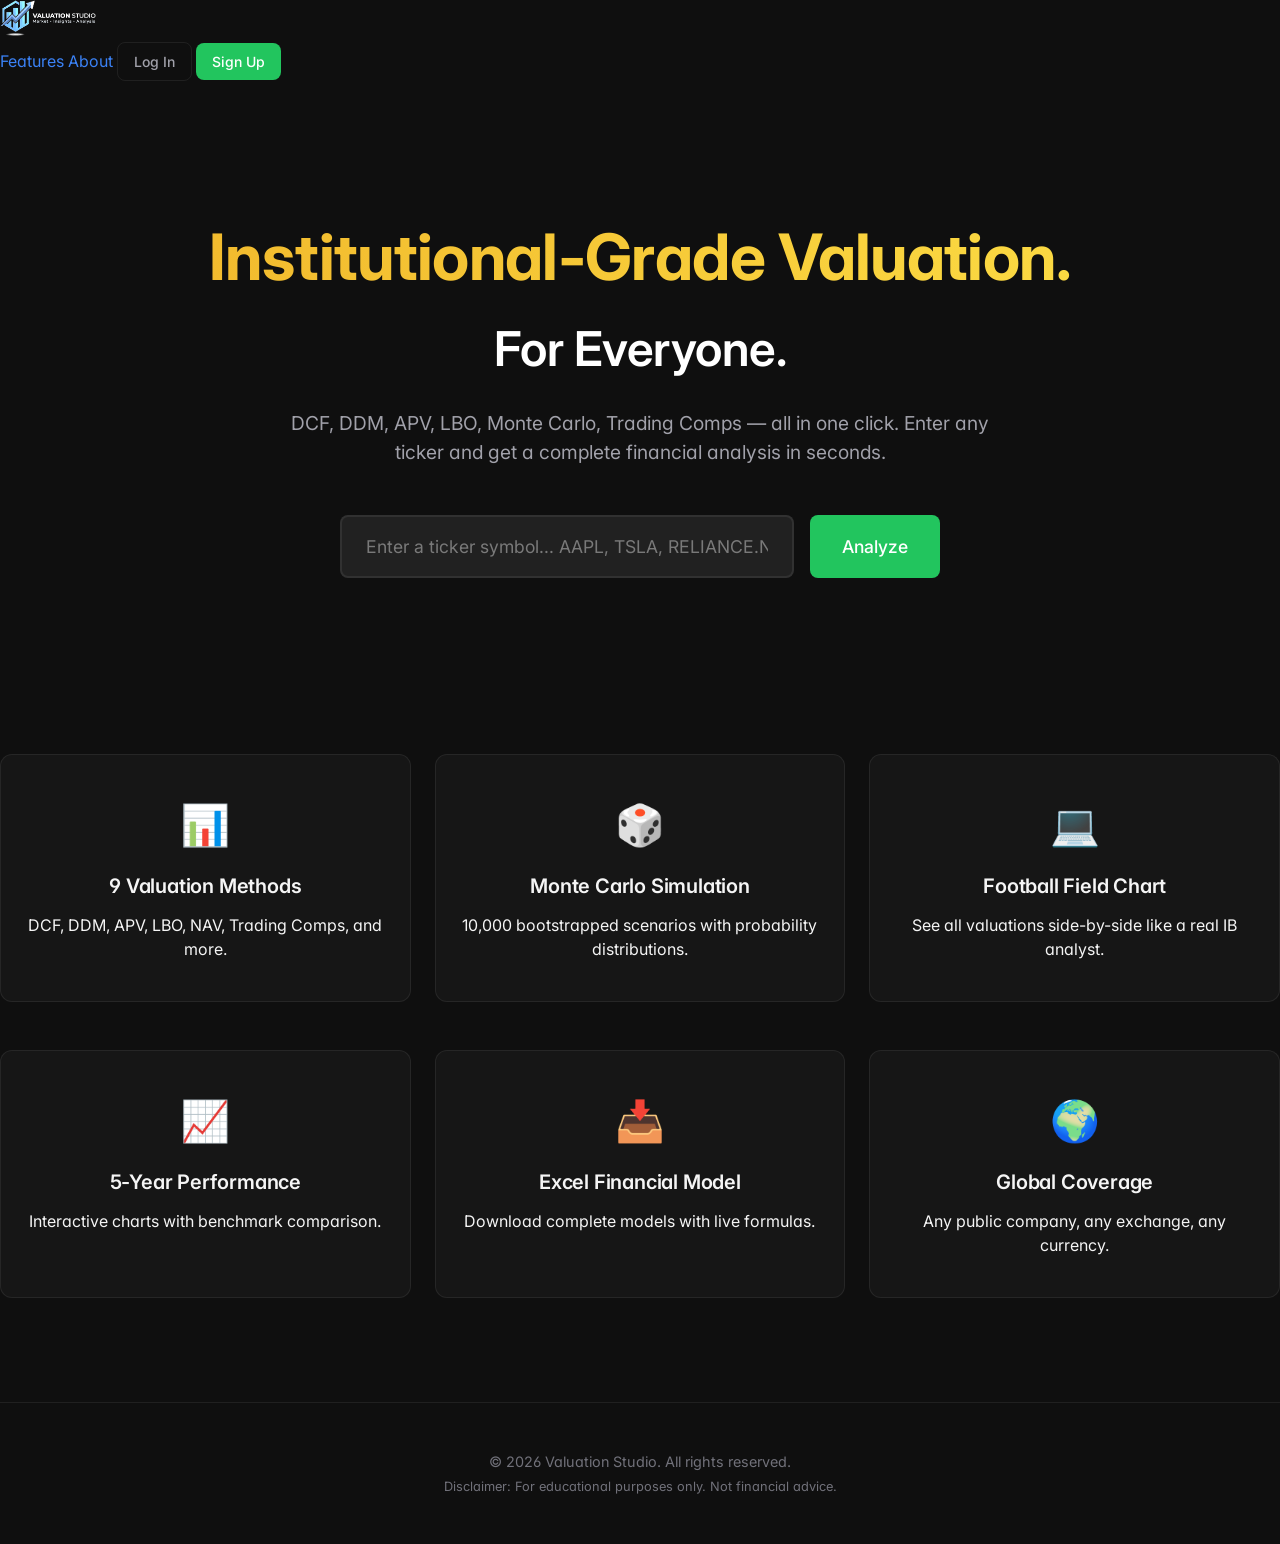
==== public/index.html @ 6d57d5b9 "Update logo to official 'Valuation Studio' branding and increase display size in sidebar for maximum" ====
<!DOCTYPE html>
<html lang="en">
<head>
    <meta charset="UTF-8">
    <meta name="viewport" content="width=device-width, initial-scale=1.0">
    <title>Valuation Studio | Institutional-Grade Valuation</title>
    <meta name="description" content="DCF, DDM, APV, LBO, Monte Carlo, Trading Comps — all in one click.">
    
    <link rel="preconnect" href="https://fonts.googleapis.com"><link href="https://fonts.googleapis.com/css2?family=Inter:wght@300;400;500;600;700&display=swap" rel="stylesheet"><link rel="stylesheet" href="css/styles.css">
    <link rel="stylesheet" href="css/components.css">
    
    <style>
        .hero {
            padding: 8rem 0 6rem;
            text-align: center;
            background: radial-gradient(circle at center, var(--bg-card) 0%, var(--bg-primary) 100%);
        }
        .hero h1 {
            font-size: 4rem;
            font-weight: 700;
            background: linear-gradient(90deg, #f0b429, #fde047);
            -webkit-background-clip: text;
            -webkit-text-fill-color: transparent;
            margin-bottom: 0.5rem;
        }
        .hero h2 {
            font-size: 3rem;
            color: #fff;
            margin-bottom: 1.5rem;
        }
        .hero-desc {
            font-size: 1.2rem;
            color: var(--text-secondary);
            max-width: 700px;
            margin: 0 auto 3rem;
        }
        .search-container {
            max-width: 600px;
            margin: 0 auto;
            position: relative;
            display: flex;
            gap: 1rem;
        }
        .search-container input {
            flex: 1;
            padding: 1.2rem 1.5rem;
            font-size: 1.1rem;
            border-radius: var(--radius-md);
            border: 2px solid var(--border-color);
            background-color: rgba(255,255,255,0.08);
            color: #ffffff;
            -webkit-text-fill-color: #ffffff;
            outline: none;
        }
        .search-container input::placeholder {
            color: rgba(255,255,255,0.4);
            -webkit-text-fill-color: rgba(255,255,255,0.4);
        }
        .search-container input:focus {
            border-color: var(--accent-gold);
            background-color: rgba(255,255,255,0.12);
            -webkit-text-fill-color: #ffffff;
        }
        .search-container button {
            padding: 0 2rem;
            font-size: 1.1rem;
            border-radius: var(--radius-md);
        }
        .features {
            padding: 5rem 0;
            background-color: var(--bg-primary);
        }
        .feature-card {
            text-align: center;
            padding: 2.5rem 1.5rem;
        }
        .feature-icon {
            font-size: 2.5rem;
            margin-bottom: 1rem;
        }
        .feature-title {
            font-size: 1.25rem;
            margin-bottom: 0.75rem;
            color: var(--text-primary);
        }
        
        footer {
            padding: 3rem 0;
            text-align: center;
            border-top: 1px solid var(--border-color);
            color: var(--text-muted);
            font-size: 0.9rem;
        }
    </style>
</head>
<body>

    <nav class="nav">
        <div class="nav-logo">
            <img src="images/logo-dark-theme.png" alt="Valuation Studio" style="height:36px;">
        </div>
        <div class="nav-links">
            <a href="#features">Features</a>
            <a href="#">About</a>
            <a href="login.html" class="btn btn-ghost">Log In</a>
            <a href="signup.html" class="btn btn-primary">Sign Up</a>
        </div>
    </nav>

    <main>
        <section class="hero">
            <div class="container">
                <h1>Institutional-Grade Valuation.</h1>
                <h2>For Everyone.</h2>
                <p class="hero-desc">DCF, DDM, APV, LBO, Monte Carlo, Trading Comps — all in one click. Enter any ticker and get a complete financial analysis in seconds.</p>
                
                <form id="global-search" class="search-container">
                    <input type="text" placeholder="Enter a ticker symbol... AAPL, TSLA, RELIANCE.NS" required>
                    <button type="submit" class="btn btn-primary">Analyze</button>
                </form>
            </div>
        </section>

        <section id="features" class="features">
            <div class="container">
                <div class="grid grid-3">
                    <div class="card feature-card">
                        <div class="feature-icon">📊</div>
                        <h3 class="feature-title">9 Valuation Methods</h3>
                        <p>DCF, DDM, APV, LBO, NAV, Trading Comps, and more.</p>
                    </div>
                    <div class="card feature-card">
                        <div class="feature-icon">🎲</div>
                        <h3 class="feature-title">Monte Carlo Simulation</h3>
                        <p>10,000 bootstrapped scenarios with probability distributions.</p>
                    </div>
                    <div class="card feature-card">
                        <div class="feature-icon">💻</div>
                        <h3 class="feature-title">Football Field Chart</h3>
                        <p>See all valuations side-by-side like a real IB analyst.</p>
                    </div>
                    <div class="card feature-card">
                        <div class="feature-icon">📈</div>
                        <h3 class="feature-title">5-Year Performance</h3>
                        <p>Interactive charts with benchmark comparison.</p>
                    </div>
                    <div class="card feature-card">
                        <div class="feature-icon">📥</div>
                        <h3 class="feature-title">Excel Financial Model</h3>
                        <p>Download complete models with live formulas.</p>
                    </div>
                    <div class="card feature-card">
                        <div class="feature-icon">🌍</div>
                        <h3 class="feature-title">Global Coverage</h3>
                        <p>Any public company, any exchange, any currency.</p>
                    </div>
                </div>
            </div>
        </section>
    </main>

    <footer>
        <div class="container">
            <p>&copy; 2026 Valuation Studio. All rights reserved.</p>
            <p class="mt-1" style="font-size: 0.8rem;">Disclaimer: For educational purposes only. Not financial advice.</p>
        </div>
    </footer>

    <script src="js/api.js"></script>
    <script src="js/app.js"></script>
</body>
</html>
---- public/css/styles.css ----
/* c:\Users\adils\Downloads\valuation-studio\public\css\styles.css */
@import url('https://fonts.googleapis.com/css2?family=Inter:wght@400;500;600;700&display=swap');

:root {
  /* Color Palette */
  --bg-color: #0f0f0f;
  --surface-1: #161616;
  --surface-2: #1c1c1c;
  --surface-3: #242424;
  --border-color: rgba(255, 255, 255, 0.07);
  --border-light: rgba(255, 255, 255, 0.12);
  --text-primary: #f5f5f5;
  --text-secondary: #a1a1aa;
  --text-muted: #71717a;
  
  --accent: #22c55e;
  --accent-hover: #16a34a;
  --gold: #f59e0b;
  --blue: #3b82f6;
  --red: #ef4444;
  --purple: #a855f7;

  /* Spacing */
  --spacing-1: 0.25rem;
  --spacing-2: 0.5rem;
  --spacing-3: 0.75rem;
  --spacing-4: 1rem;
  --spacing-5: 1.25rem;
  --spacing-6: 1.5rem;
  --spacing-8: 2rem;
  --spacing-10: 2.5rem;

  /* Radii */
  --radius-md: 8px;
  --radius-lg: 12px;
  --radius-full: 9999px;
}

/* Base Reset */
* {
  box-sizing: border-box;
  margin: 0;
  padding: 0;
}

body {
  font-family: 'Inter', sans-serif;
  font-feature-settings: 'cv11', 'ss01';
  background-color: var(--bg-color);
  color: var(--text-primary);
  line-height: 1.5;
  -webkit-font-smoothing: antialiased;
}

h1, h2, h3, h4, h5, h6 {
  letter-spacing: -0.01em;
  font-weight: 600;
  color: var(--text-primary);
}

a {
  color: var(--blue);
  text-decoration: none;
}

a:hover {
  text-decoration: underline;
}

/* Layout */
.layout-with-sidebar {
  display: flex;
  min-height: 100vh;
}

.main-content {
  flex: 1;
  max-width: 1400px;
  margin: 0 auto;
  padding: var(--spacing-6);
}

@media (min-width: 768px) {
  .main-content {
    padding: var(--spacing-10);
  }
}

/* Sidebar */
.sidebar {
  width: 250px;
  min-width: 250px;
  background-color: var(--surface-1);
  border-right: 1px solid var(--border-color);
  display: flex;
  flex-direction: column;
  padding: 1.25rem 0.85rem;
  height: 100vh;
  position: sticky;
  top: 0;
  overflow-y: auto;
  z-index: 50;
}

.sidebar-logo {
  margin-bottom: 1.5rem;
  padding: 0.25rem 0;
}

.sidebar-logo a {
  display: block;
  width: 100%;
  text-decoration: none;
  background: transparent;
  padding: 0;
  box-shadow: none;
  transition: opacity 0.2s ease;
}

.sidebar-logo a:hover {
  opacity: 0.9;
  transform: none;
  box-shadow: none;
}

.sidebar-logo-img {
  width: 100%;
  height: auto;
  max-height: 70px;
  max-width: 235px;
  object-fit: contain;
  display: block;
}



.sidebar-ticker-box {
  background-color: var(--surface-2);
  border: 1px solid var(--border-color);
  border-radius: var(--radius-md);
  padding: 0.65rem 0.75rem;
  margin-bottom: 1.25rem;
}

.sidebar-ticker-row {
  display: flex;
  justify-content: space-between;
  align-items: center;
  margin-bottom: 0.5rem;
  font-weight: 600;
}

.sidebar-ticker-symbol {
  font-size: 1rem;
  color: var(--text-primary);
}

.sidebar-ticker-price {
  font-size: 0.95rem;
}

.sidebar-search {
  display: flex;
  gap: 0.35rem;
}

.sidebar-search input {
  flex: 1;
  min-width: 0;
  padding: 0.35rem 0.5rem;
  background: var(--surface-3);
  border: 1px solid var(--border-color);
  border-radius: var(--radius-md);
  color: var(--text-primary);
  font-size: 0.8rem;
}

.sidebar-search .btn-search {
  padding: 0.35rem 0.65rem;
  background: var(--accent);
  color: #000;
  border: none;
  border-radius: var(--radius-md);
  font-size: 0.75rem;
  font-weight: 600;
  cursor: pointer;
  transition: opacity 0.2s;
}

.sidebar-search .btn-search:hover {
  opacity: 0.85;
}

.sidebar-nav {
  display: flex;
  flex-direction: column;
  gap: var(--spacing-1);
  flex: 1;
}

.sidebar-item {
  padding: 0.55rem 0.75rem;
  border-radius: var(--radius-md);
  color: var(--text-secondary);
  display: flex;
  align-items: center;
  gap: var(--spacing-3);
  font-size: 0.9rem;
  font-weight: 500;
  transition: all 0.15s ease;
}

.sidebar-item svg {
  flex-shrink: 0;
  opacity: 0.75;
}

.sidebar-item:hover, .sidebar-item.active {
  background-color: var(--surface-2);
  color: var(--text-primary);
  text-decoration: none;
}

.sidebar-item.active svg {
  opacity: 1;
  stroke: var(--accent);
}

.sidebar-footer {
  margin-top: auto;
  padding-top: 1rem;
  border-top: 1px solid var(--border-color);
  display: flex;
  flex-direction: column;
  gap: 0.35rem;
}

.sidebar-user-email {
  font-size: 0.75rem;
  color: var(--text-muted);
  white-space: nowrap;
  overflow: hidden;
  text-overflow: ellipsis;
  display: block;
  padding: 0 0.25rem;
}

.sidebar-footer .btn {
  width: 100%;
  text-align: center;
  font-size: 0.8rem;
  padding: 0.4rem;
}

@media (max-width: 767px) {
  .layout-with-sidebar {

    flex-direction: column;
  }
  .sidebar {
    width: 100%;
    height: auto;
    position: relative;
    border-right: none;
    border-bottom: 1px solid var(--border-color);
  }
}

/* Cards */
.card {
  background-color: var(--surface-1);
  border: 1px solid var(--border-color);
  border-radius: var(--radius-lg);
  padding: var(--spacing-6);
  margin-bottom: var(--spacing-6);
}

.card-header {
  margin-bottom: var(--spacing-4);
}

/* Buttons */
.btn {
  display: inline-flex;
  align-items: center;
  justify-content: center;
  padding: 0.5rem 1rem;
  border-radius: var(--radius-md);
  font-weight: 500;
  cursor: pointer;
  transition: all 0.2s ease;
  border: none;
  font-family: inherit;
  font-size: 0.875rem;
}

.btn-primary {
  background-color: var(--accent);
  color: #fff;
}

.btn-primary:hover {
  background-color: var(--accent-hover);
}

.btn-ghost {
  background-color: transparent;
  color: var(--text-secondary);
  border: 1px solid var(--border-color);
}

.btn-ghost:hover {
  background-color: var(--surface-2);
  color: var(--text-primary);
}

.btn-danger {
  background-color: var(--red);
  color: #fff;
}

/* Forms */
input, select, textarea {
  width: 100%;
  background-color: var(--surface-3);
  border: 1px solid var(--border-color);
  border-radius: var(--radius-md);
  padding: 0.5rem 0.75rem;
  color: var(--text-primary);
  font-family: inherit;
  font-size: 0.875rem;
  transition: border-color 0.2s ease;
}

input:focus, select:focus, textarea:focus {
  outline: none;
  border-color: var(--accent);
}

label {
  display: block;
  font-size: 0.875rem;
  font-weight: 500;
  margin-bottom: 0.25rem;
  color: var(--text-secondary);
}

/* Tables */
.table-responsive {
  overflow-x: auto;
}

.data-table {
  width: 100%;
  border-collapse: collapse;
  font-size: 0.875rem;
}

.data-table th, .data-table td {
  padding: 0.75rem 1rem;
  text-align: left;
  border-bottom: 1px solid var(--border-color);
}

.data-table th {
  color: var(--text-secondary);
  font-weight: 500;
  position: sticky;
  top: 0;
  background-color: var(--surface-1);
}

.data-table tr:hover td {
  background-color: var(--surface-2);
}

/* Badges */
.badge {
  display: inline-flex;
  align-items: center;
  padding: 0.125rem 0.5rem;
  border-radius: var(--radius-full);
  font-size: 0.75rem;
  font-weight: 500;
}

.badge-green { background: rgba(34, 197, 94, 0.15); color: var(--accent); }
.badge-red { background: rgba(239, 68, 68, 0.15); color: var(--red); }
.badge-gold { background: rgba(245, 158, 11, 0.15); color: var(--gold); }
.badge-blue { background: rgba(59, 130, 246, 0.15); color: var(--blue); }
.badge-gray { background: var(--surface-3); color: var(--text-secondary); }

/* Stat Cards */
.stat-card {
  background-color: var(--surface-2);
  border-radius: var(--radius-lg);
  padding: var(--spacing-4);
  border: 1px solid var(--border-color);
}

.stat-label {
  color: var(--text-secondary);
  font-size: 0.875rem;
  margin-bottom: 0.25rem;
}

.stat-value {
  font-size: 1.5rem;
  font-weight: 600;
  color: var(--text-primary);
}

/* Loading */
.loading-spinner {
  border: 2px solid var(--border-color);
  border-top: 2px solid var(--accent);
  border-radius: 50%;
  width: 24px;
  height: 24px;
  animation: spin 1s linear infinite;
}

@keyframes spin {
  0% { transform: rotate(0deg); }
  100% { transform: rotate(360deg); }
}

/* Toast */
.toast-container {
  position: fixed;
  bottom: var(--spacing-6);
  right: var(--spacing-6);
  z-index: 50;
  display: flex;
  flex-direction: column;
  gap: var(--spacing-2);
}

.toast {
  background-color: var(--surface-2);
  border: 1px solid var(--border-color);
  padding: var(--spacing-3) var(--spacing-4);
  border-radius: var(--radius-md);
  color: var(--text-primary);
  box-shadow: 0 4px 12px rgba(0, 0, 0, 0.2);
}

/* Tabs */
.tabs {
  display: flex;
  gap: var(--spacing-2);
  margin-bottom: var(--spacing-6);
  background-color: var(--surface-2);
  padding: 0.25rem;
  border-radius: var(--radius-full);
  display: inline-flex;
}

.tab-btn {
  padding: 0.375rem 1rem;
  border-radius: var(--radius-full);
  border: none;
  background: transparent;
  color: var(--text-secondary);
  font-weight: 500;
  font-size: 0.875rem;
  cursor: pointer;
  transition: all 0.2s ease;
}

.tab-btn.active, .tab-btn:hover {
  background-color: var(--surface-3);
  color: var(--text-primary);
}

/* Chart Wrapper */
.chart-wrapper {
  position: relative;
  height: 350px;
  width: 100%;
}

/* Grid */
.grid { display: grid; gap: var(--spacing-6); }
.grid-2 { grid-template-columns: repeat(1, 1fr); }
.grid-3 { grid-template-columns: repeat(1, 1fr); }
.grid-4 { grid-template-columns: repeat(1, 1fr); }

@media (min-width: 640px) {
  .grid-2 { grid-template-columns: repeat(2, 1fr); }
}
@media (min-width: 768px) {
  .grid-3 { grid-template-columns: repeat(3, 1fr); }
  .grid-4 { grid-template-columns: repeat(2, 1fr); }
}
@media (min-width: 1024px) {
  .grid-4 { grid-template-columns: repeat(4, 1fr); }
}

/* Utilities */
.text-green { color: var(--accent) !important; }
.text-red { color: var(--red) !important; }
.text-gold { color: var(--gold) !important; }
.text-muted { color: var(--text-muted) !important; }
.text-blue { color: var(--blue) !important; }
.text-purple { color: var(--purple) !important; }
.text-secondary { color: var(--text-secondary) !important; }

.mt-1 { margin-top: 0.25rem; }
.mt-2 { margin-top: 0.5rem; }
.mt-3 { margin-top: 0.75rem; }
.mt-4 { margin-top: 1rem; }
.mt-5 { margin-top: 1.25rem; }
.mt-6 { margin-top: 1.5rem; }
.mt-8 { margin-top: 2rem; }
.mb-1 { margin-bottom: 0.25rem; }
.mb-2 { margin-bottom: 0.5rem; }
.mb-4 { margin-bottom: 1rem; }
.mb-6 { margin-bottom: 1.5rem; }
.mb-8 { margin-bottom: 2rem; }

/* Scrollbar */
::-webkit-scrollbar {
  width: 8px;
  height: 8px;
}
::-webkit-scrollbar-track {
  background: var(--bg-color);
}
::-webkit-scrollbar-thumb {
  background: var(--surface-3);
  border-radius: var(--radius-full);
}
::-webkit-scrollbar-thumb:hover {
  background: var(--border-light);
}
---- public/css/components.css ----
/* c:\Users\adils\Downloads\valuation-studio\public\css\components.css */

/* Page Header */
.page-header {
  margin-bottom: var(--spacing-8);
  display: flex;
  justify-content: space-between;
  align-items: flex-start;
}

.page-title {
  font-size: 2rem;
  font-weight: 700;
  margin-bottom: 0.25rem;
}

.page-subtitle {
  color: var(--text-secondary);
  font-size: 1rem;
}

/* Empty State */
.empty-state {
  display: flex;
  flex-direction: column;
  align-items: center;
  justify-content: center;
  padding: var(--spacing-10) var(--spacing-6);
  text-align: center;
  background-color: var(--surface-1);
  border: 1px dashed var(--border-color);
  border-radius: var(--radius-lg);
}

.empty-state-icon {
  font-size: 3rem;
  color: var(--surface-3);
  margin-bottom: var(--spacing-4);
}

.empty-state-text {
  color: var(--text-secondary);
  font-size: 1.125rem;
}

/* Football Field Chart */
.football-field {
  display: flex;
  flex-direction: column;
  gap: var(--spacing-4);
}

.field-row {
  display: flex;
  align-items: center;
  gap: var(--spacing-4);
}

.field-label {
  width: 140px;
  font-size: 0.875rem;
  color: var(--text-secondary);
  text-align: right;
}

.field-bar-container {
  flex: 1;
  height: 24px;
  background-color: var(--surface-2);
  border-radius: var(--radius-full);
  position: relative;
  overflow: hidden;
}

.field-bar {
  position: absolute;
  height: 100%;
  background-color: var(--accent);
  border-radius: var(--radius-full);
  min-width: 4px;
  opacity: 0.8;
}

.field-value {
  width: 80px;
  font-size: 0.875rem;
  font-weight: 500;
}

/* Sensitivity Table Heatmap */
.sensitivity-table td {
  text-align: center;
  font-weight: 500;
}

/* Heatmap scale: highly negative to highly positive */
.heatmap-very-low { background-color: rgba(239, 68, 68, 0.3); color: #fff; }
.heatmap-low { background-color: rgba(239, 68, 68, 0.15); color: #fff; }
.heatmap-neutral { background-color: var(--surface-2); }
.heatmap-high { background-color: rgba(34, 197, 94, 0.15); color: #fff; }
.heatmap-very-high { background-color: rgba(34, 197, 94, 0.3); color: #fff; }

/* News Article Card */
.news-card {
  display: flex;
  background-color: var(--surface-1);
  border: 1px solid var(--border-color);
  border-radius: var(--radius-lg);
  overflow: hidden;
  transition: border-color 0.2s ease;
  height: 100%;
}

.news-card:hover {
  border-color: var(--border-light);
}

.news-thumbnail {
  width: 120px;
  flex-shrink: 0;
  background-color: var(--surface-2);
}

.news-thumbnail img {
  width: 100%;
  height: 100%;
  object-fit: cover;
}

.news-content {
  padding: var(--spacing-4);
  display: flex;
  flex-direction: column;
  flex: 1;
}

.news-title {
  font-size: 1rem;
  font-weight: 600;
  margin-bottom: var(--spacing-2);
  color: var(--text-primary);
  line-height: 1.4;
  display: -webkit-box;
  -webkit-line-clamp: 2;
  -webkit-box-orient: vertical;
  overflow: hidden;
}

.news-meta {
  margin-top: auto;
  display: flex;
  justify-content: space-between;
  align-items: center;
  font-size: 0.75rem;
  color: var(--text-muted);
}

/* Scenario Weights Slider */
.scenario-slider {
  -webkit-appearance: none;
  width: 100%;
  height: 6px;
  background: var(--surface-3);
  border-radius: var(--radius-full);
  outline: none;
}

.scenario-slider::-webkit-slider-thumb {
  -webkit-appearance: none;
  appearance: none;
  width: 16px;
  height: 16px;
  border-radius: 50%;
  background: var(--accent);
  cursor: pointer;
  transition: transform 0.1s ease;
}

.scenario-slider::-webkit-slider-thumb:hover {
  transform: scale(1.2);
}

.scenario-slider::-moz-range-thumb {
  width: 16px;
  height: 16px;
  border-radius: 50%;
  background: var(--accent);
  cursor: pointer;
  border: none;
}

/* Performance Stats Grid */
.perf-grid {
  display: grid;
  grid-template-columns: repeat(auto-fit, minmax(120px, 1fr));
  gap: var(--spacing-4);
  background-color: var(--surface-2);
  padding: var(--spacing-4);
  border-radius: var(--radius-md);
  border: 1px solid var(--border-color);
}

.perf-stat {
  display: flex;
  flex-direction: column;
  gap: 0.25rem;
}

.perf-label {
  font-size: 0.75rem;
  color: var(--text-secondary);
  text-transform: uppercase;
  letter-spacing: 0.05em;
}

.perf-value {
  font-size: 1.125rem;
  font-weight: 600;
}

/* AI Summary Section */
.ai-summary {
  background: linear-gradient(to right, rgba(168, 85, 247, 0.05), transparent);
  border-left: 2px solid var(--purple);
  padding: var(--spacing-4) var(--spacing-5);
  border-radius: 0 var(--radius-md) var(--radius-md) 0;
  margin-bottom: var(--spacing-6);
}

.ai-summary-header {
  display: flex;
  align-items: center;
  gap: var(--spacing-2);
  color: var(--purple);
  font-weight: 600;
  margin-bottom: var(--spacing-3);
  font-size: 0.875rem;
}

.ai-summary-content {
  color: var(--text-secondary);
  font-size: 0.9375rem;
  line-height: 1.6;
}

.ai-summary-content p {
  margin-bottom: 0.5rem;
}

.ai-summary-content ul {
  list-style-type: none;
  padding-left: 0;
}

.ai-summary-content li {
  position: relative;
  padding-left: 1rem;
  margin-bottom: 0.5rem;
}

.ai-summary-content li::before {
  content: "•";
  position: absolute;
  left: 0;
  color: var(--purple);
}

/* Excel Download Card */
.excel-card {
  display: flex;
  align-items: center;
  justify-content: space-between;
  background-color: rgba(34, 197, 94, 0.05);
  border: 1px solid rgba(34, 197, 94, 0.2);
  padding: var(--spacing-6);
  border-radius: var(--radius-lg);
}

.excel-info {
  display: flex;
  align-items: center;
  gap: var(--spacing-4);
}

.excel-icon {
  width: 48px;
  height: 48px;
  background-color: rgba(34, 197, 94, 0.1);
  color: var(--accent);
  border-radius: var(--radius-md);
  display: flex;
  align-items: center;
  justify-content: center;
  font-size: 1.5rem;
}

.excel-text h3 {
  margin-bottom: 0.25rem;
  color: var(--text-primary);
}

.excel-text p {
  color: var(--text-secondary);
  font-size: 0.875rem;
}
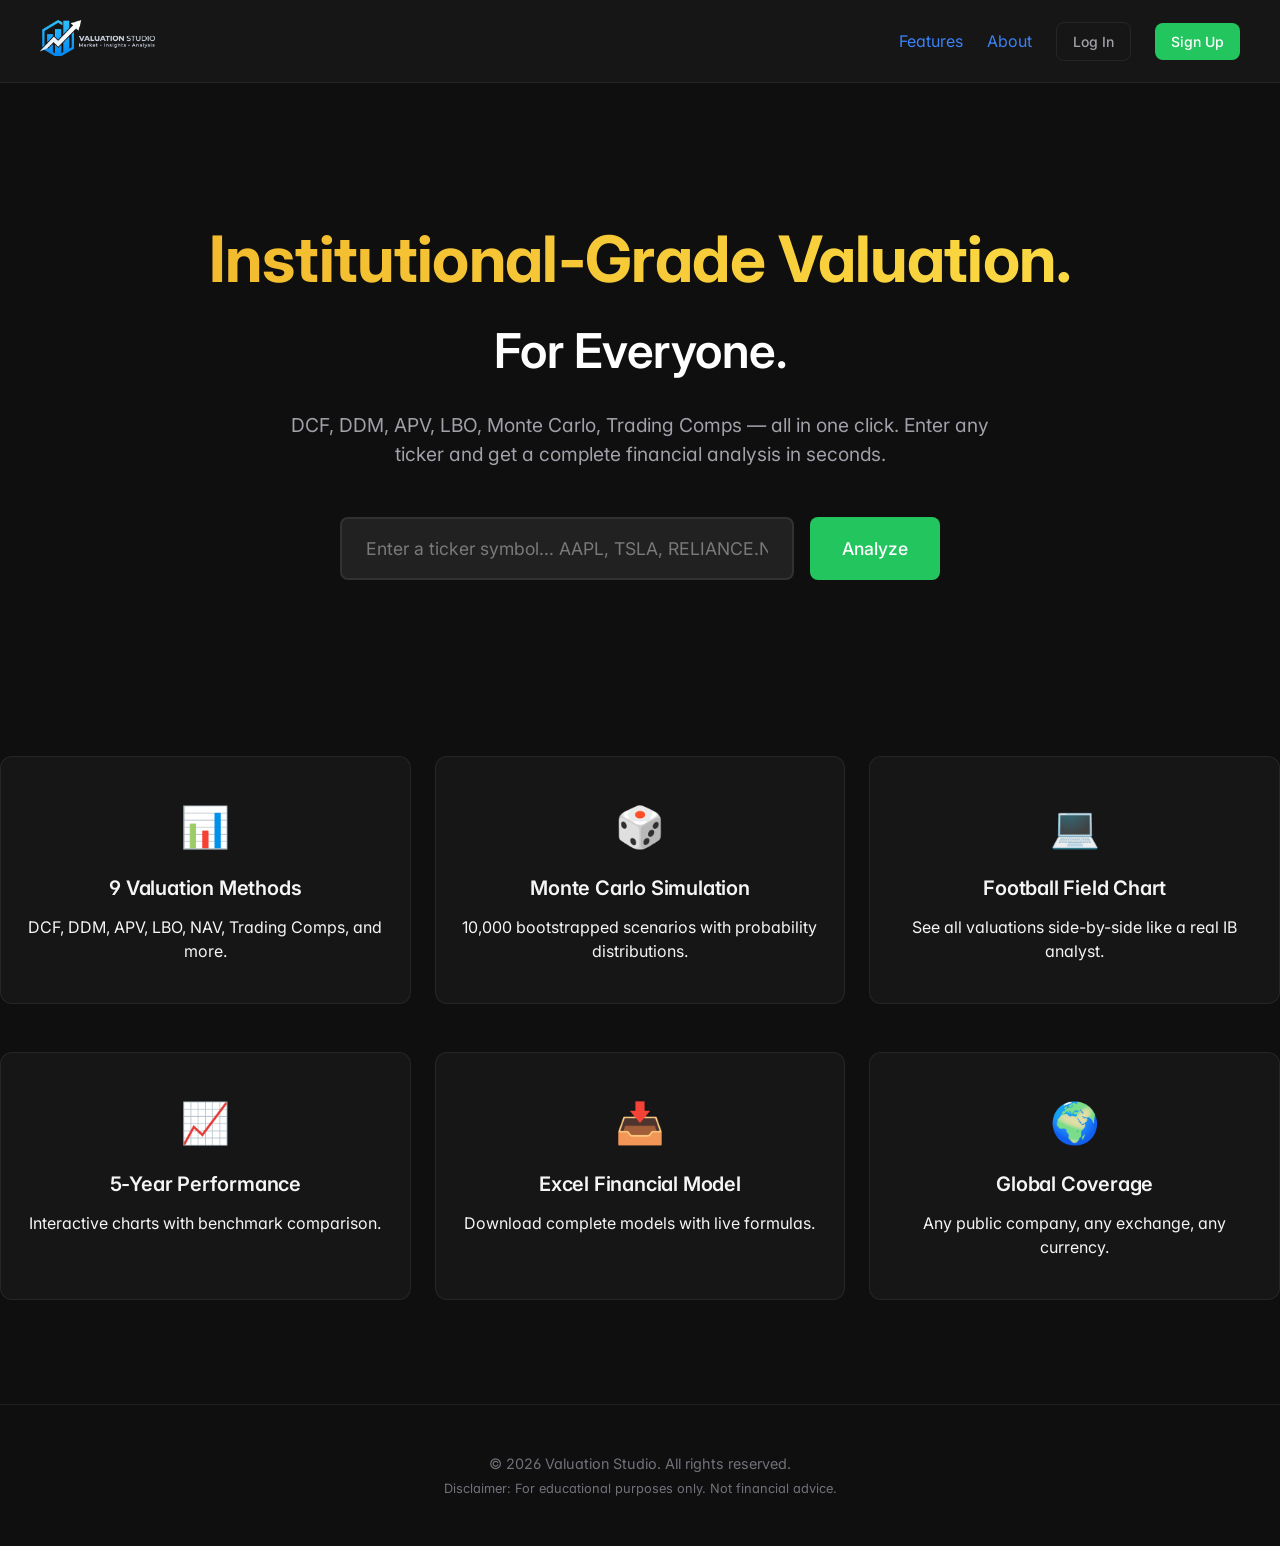
==== commit bc63fcf1: "Fix navigation caching bug, enlarge official logo, add Clear-Site-Data and self-healing anti-cache g" ====
--- a/public/index.html
+++ b/public/index.html
@@ -6,8 +6,8 @@
     <title>Valuation Studio | Institutional-Grade Valuation</title>
     <meta name="description" content="DCF, DDM, APV, LBO, Monte Carlo, Trading Comps — all in one click.">
     
-    <link rel="preconnect" href="https://fonts.googleapis.com"><link href="https://fonts.googleapis.com/css2?family=Inter:wght@300;400;500;600;700&display=swap" rel="stylesheet"><link rel="stylesheet" href="css/styles.css">
-    <link rel="stylesheet" href="css/components.css">
+    <link rel="preconnect" href="https://fonts.googleapis.com"><link href="https://fonts.googleapis.com/css2?family=Inter:wght@300;400;500;600;700&display=swap" rel="stylesheet"><link rel="stylesheet" href="css/styles.css?v=2.1">
+    <link rel="stylesheet" href="css/components.css?v=2.1">
     
     <style>
         .hero {
@@ -91,13 +91,28 @@
             color: var(--text-muted);
             font-size: 0.9rem;
         }
+    
+        .landing-nav {
+            display: flex;
+            justify-content: space-between;
+            align-items: center;
+            padding: 1.25rem 2.5rem;
+            border-bottom: 1px solid var(--border-color);
+            background-color: var(--surface-1);
+        }
+        .landing-nav .nav-links {
+            display: flex;
+            align-items: center;
+            gap: 1.5rem;
+        }
+    
     </style>
 </head>
 <body>
 
-    <nav class="nav">
+    <nav class="landing-nav">
         <div class="nav-logo">
-            <img src="images/logo-dark-theme.png" alt="Valuation Studio" style="height:36px;">
+            <img src="images/logo-dark-theme.png?v=2.1" alt="Valuation Studio" style="height:36px;">
         </div>
         <div class="nav-links">
             <a href="#features">Features</a>
@@ -166,7 +181,7 @@
         </div>
     </footer>
 
-    <script src="js/api.js"></script>
-    <script src="js/app.js"></script>
+    <script src="js/api.js?v=2.1"></script>
+    <script src="js/app.js?v=2.1"></script>
 </body>
 </html>
--- a/public/css/styles.css
+++ b/public/css/styles.css
@@ -88,13 +88,13 @@
 
 /* Sidebar */
 .sidebar {
-  width: 250px;
-  min-width: 250px;
+  width: 260px;
+  min-width: 260px;
   background-color: var(--surface-1);
   border-right: 1px solid var(--border-color);
   display: flex;
   flex-direction: column;
-  padding: 1.25rem 0.85rem;
+  padding: 1.25rem 1rem;
   height: 100vh;
   position: sticky;
   top: 0;
@@ -126,10 +126,15 @@
 .sidebar-logo-img {
   width: 100%;
   height: auto;
-  max-height: 70px;
-  max-width: 235px;
+  max-height: 82px;
+  max-width: 236px;
   object-fit: contain;
   display: block;
+}
+
+/* Legacy navigation suppression — guarantee old navbar is never visible */
+nav.nav {
+  display: none !important;
 }
 
 
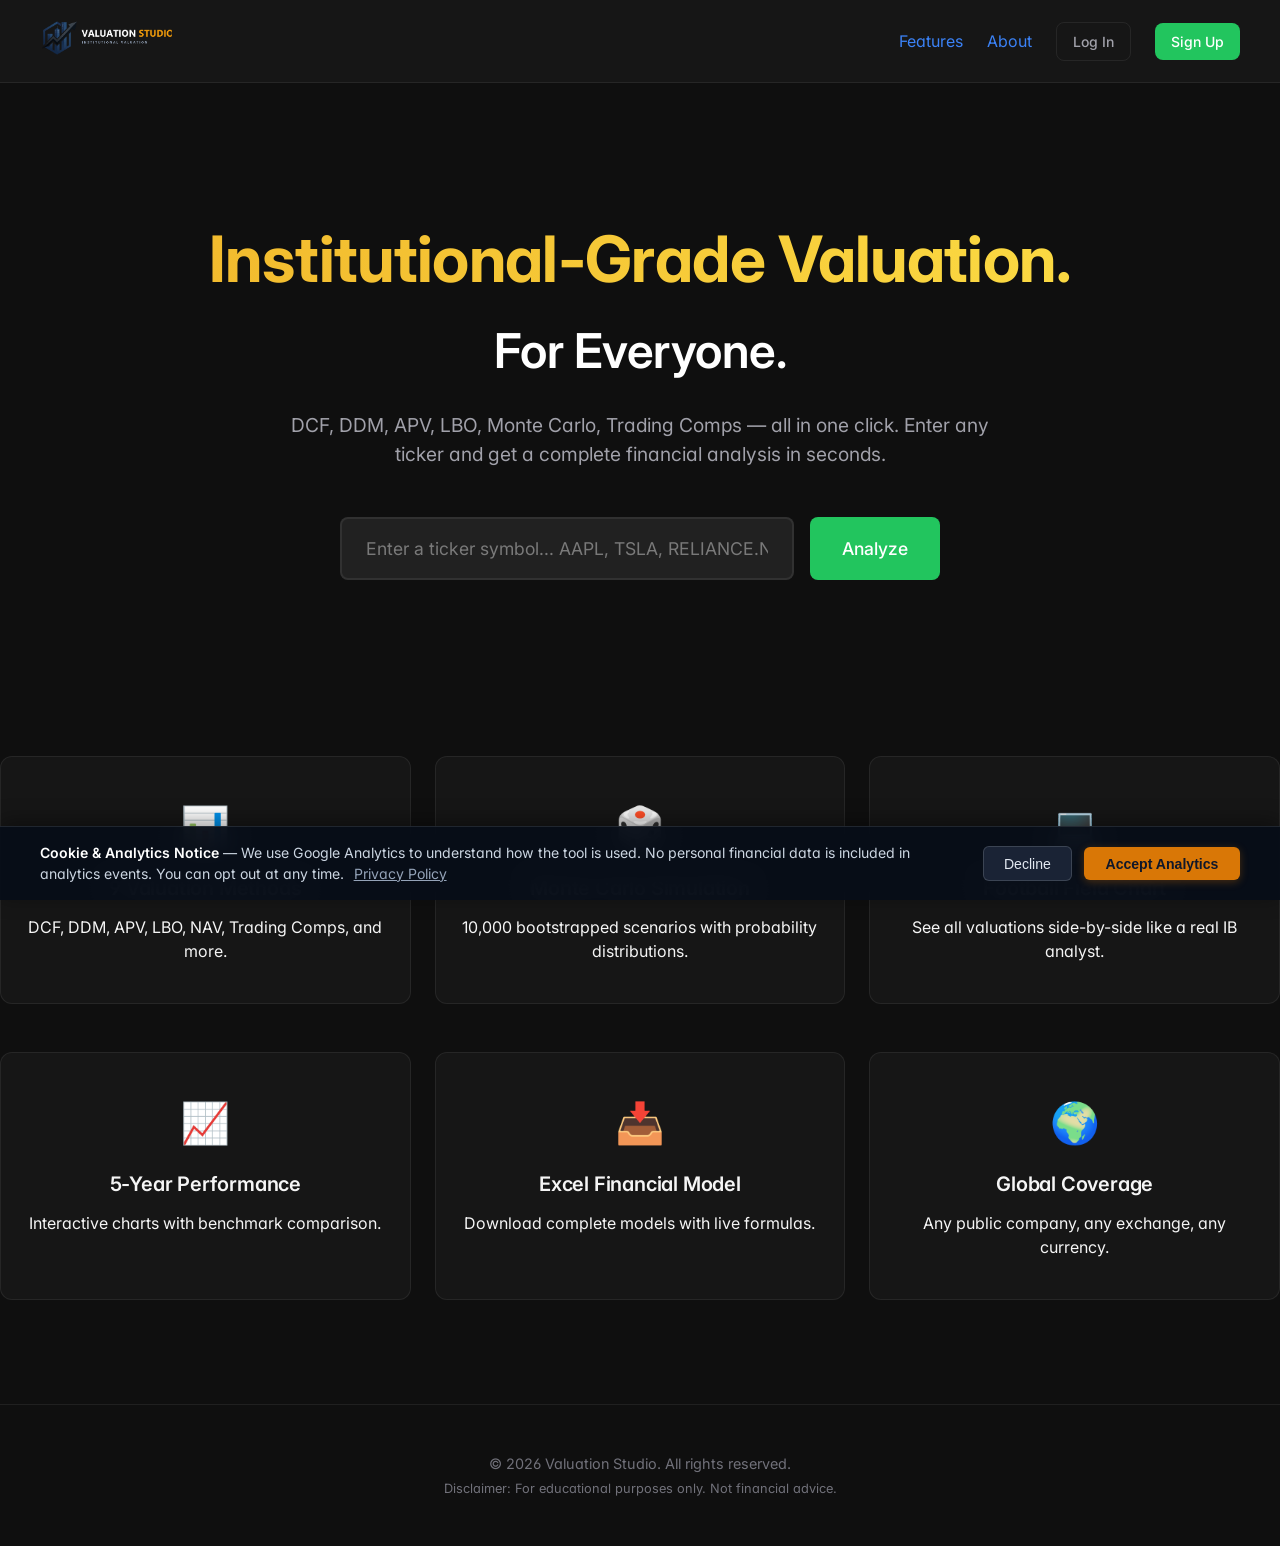
==== commit e97fc2fa: "feat: integrate user uploaded hexagon skyscraper growth logo across all website pages, favicon, and " ====
--- a/public/index.html
+++ b/public/index.html
@@ -1,6 +1,8 @@
 <!DOCTYPE html>
 <html lang="en">
 <head>
+  <link rel='icon' type='image/png' href='images/favicon-192.png'>
+  <link rel='shortcut icon' href='favicon.ico'>
     <meta charset="UTF-8">
     <meta name="viewport" content="width=device-width, initial-scale=1.0">
     <title>Valuation Studio | Institutional-Grade Valuation</title>
@@ -112,7 +114,7 @@
 
     <nav class="landing-nav">
         <div class="nav-logo">
-            <img src="images/logo-dark-theme.png?v=2.1" alt="Valuation Studio" style="height:36px;">
+            <img src="images/logo-dark-theme.png?v=3.0" alt="Valuation Studio" style="height:36px;">
         </div>
         <div class="nav-links">
             <a href="#features">Features</a>
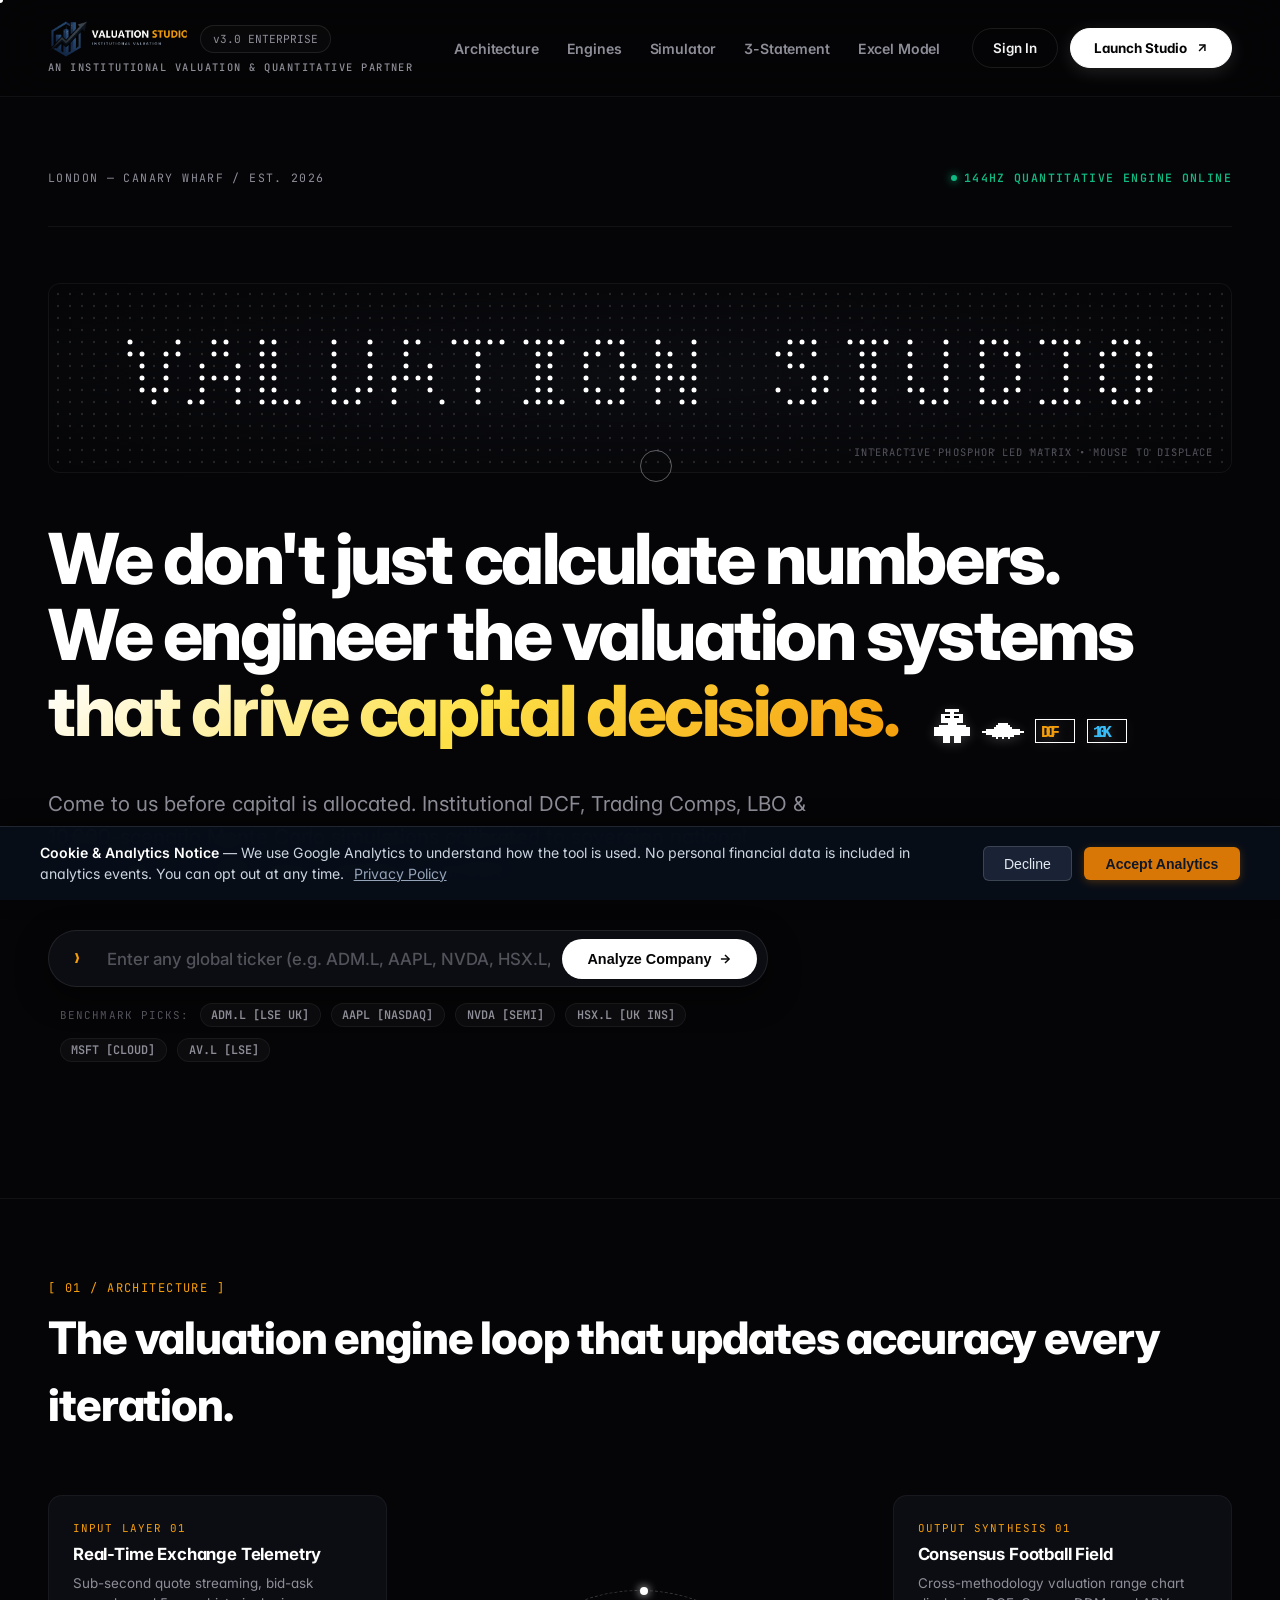
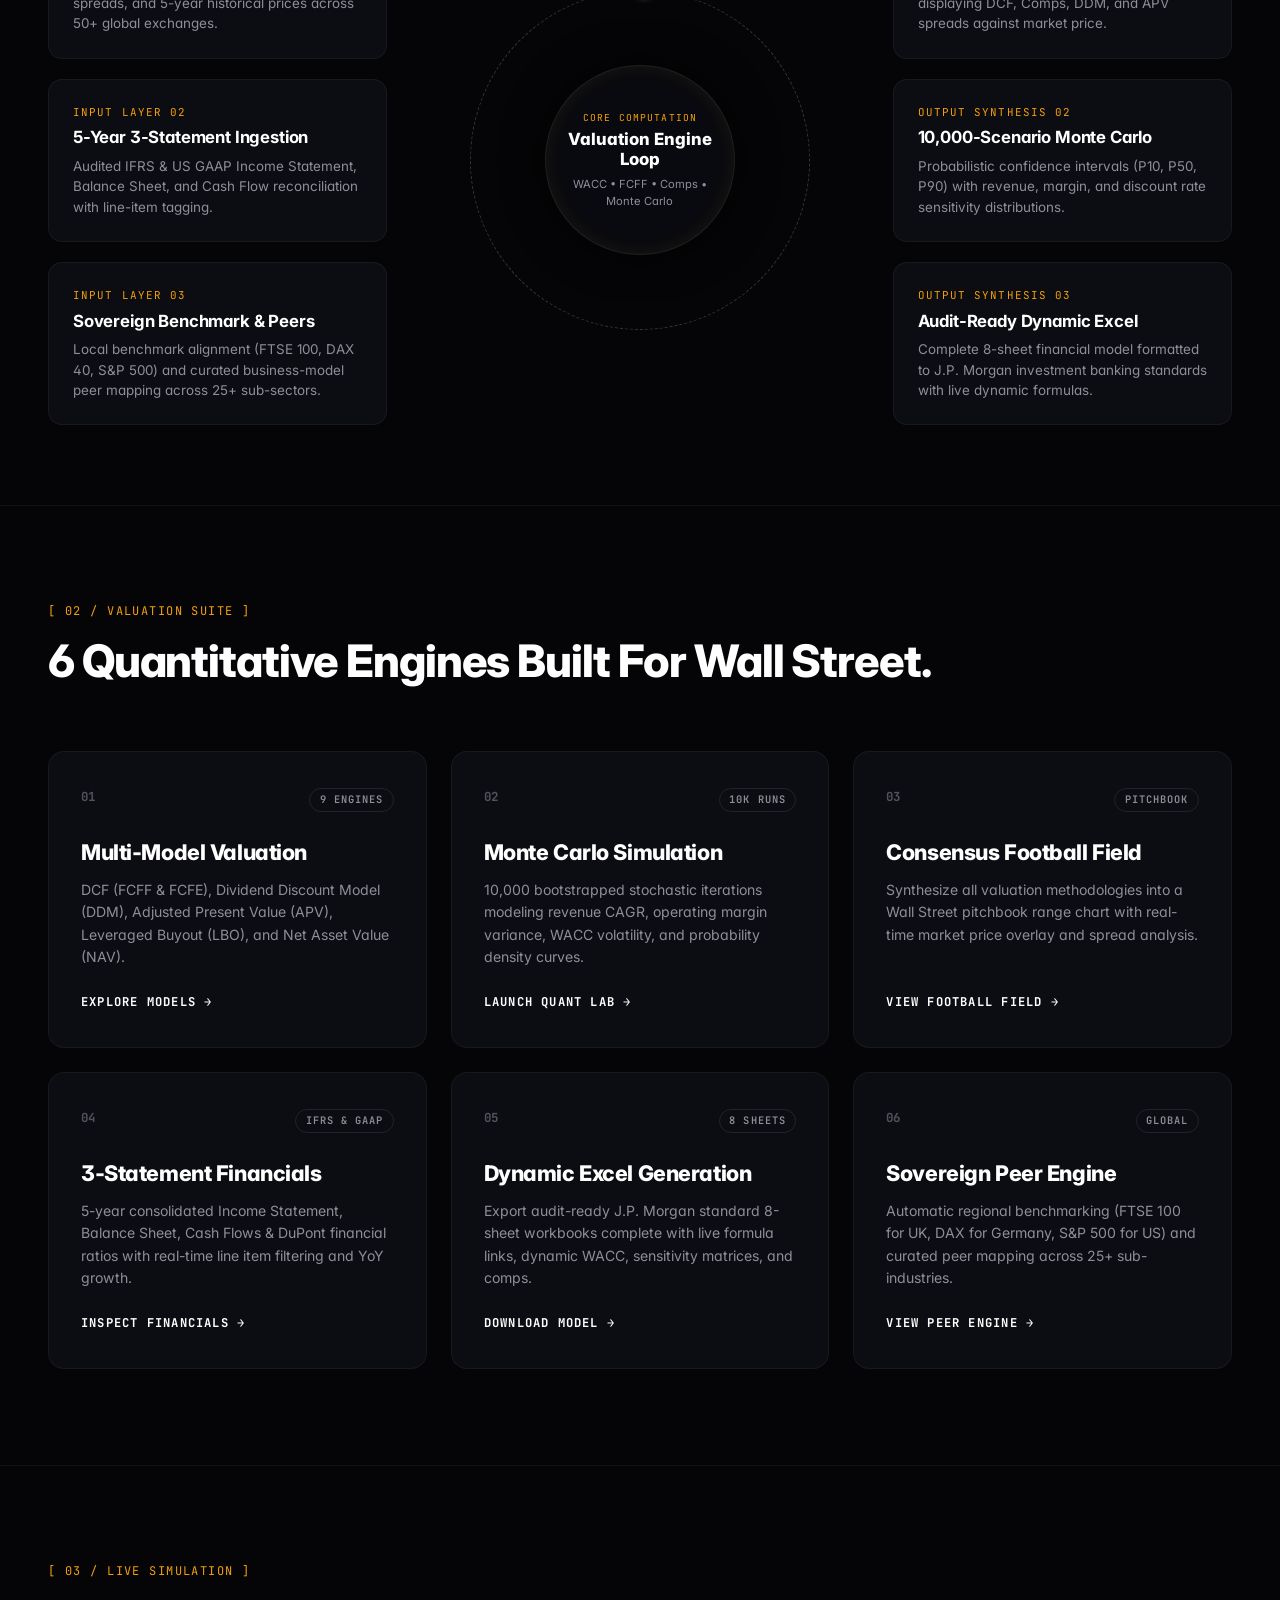
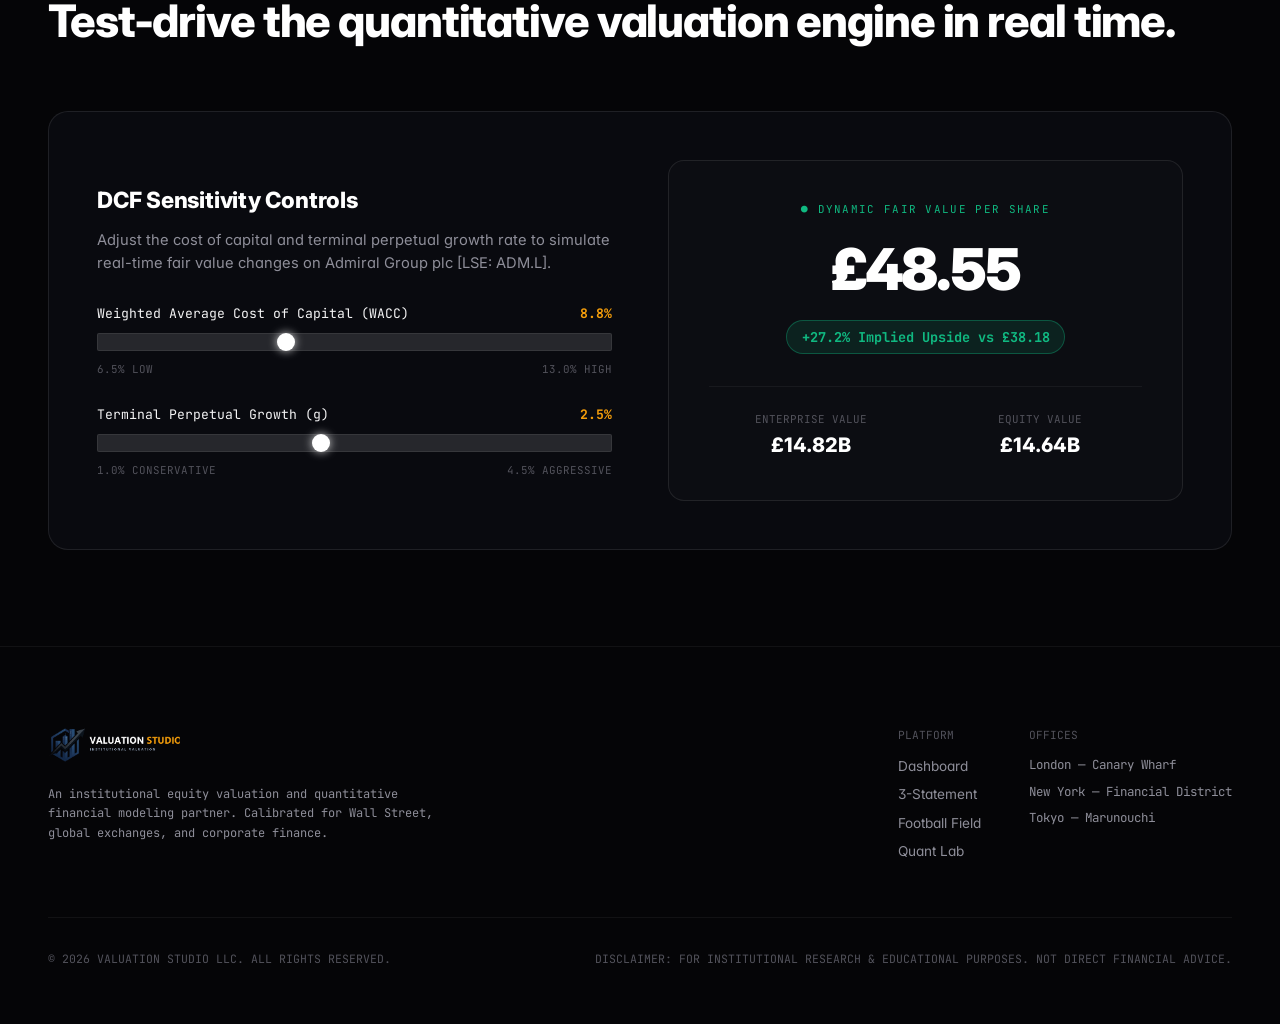
==== commit 392f9ec3: "feat(ui): implement HAVU-inspired avant-garde 144Hz UI with interactive LED dot-matrix canvas, retro" ====
--- a/public/index.html
+++ b/public/index.html
@@ -1,189 +1,405 @@
 <!DOCTYPE html>
 <html lang="en">
 <head>
-  <link rel='icon' type='image/png' href='images/favicon-192.png'>
-  <link rel='shortcut icon' href='favicon.ico'>
-    <meta charset="UTF-8">
-    <meta name="viewport" content="width=device-width, initial-scale=1.0">
-    <title>Valuation Studio | Institutional-Grade Valuation</title>
-    <meta name="description" content="DCF, DDM, APV, LBO, Monte Carlo, Trading Comps — all in one click.">
-    
-    <link rel="preconnect" href="https://fonts.googleapis.com"><link href="https://fonts.googleapis.com/css2?family=Inter:wght@300;400;500;600;700&display=swap" rel="stylesheet"><link rel="stylesheet" href="css/styles.css?v=2.1">
-    <link rel="stylesheet" href="css/components.css?v=2.1">
-    
-    <style>
-        .hero {
-            padding: 8rem 0 6rem;
-            text-align: center;
-            background: radial-gradient(circle at center, var(--bg-card) 0%, var(--bg-primary) 100%);
-        }
-        .hero h1 {
-            font-size: 4rem;
-            font-weight: 700;
-            background: linear-gradient(90deg, #f0b429, #fde047);
-            -webkit-background-clip: text;
-            -webkit-text-fill-color: transparent;
-            margin-bottom: 0.5rem;
-        }
-        .hero h2 {
-            font-size: 3rem;
-            color: #fff;
-            margin-bottom: 1.5rem;
-        }
-        .hero-desc {
-            font-size: 1.2rem;
-            color: var(--text-secondary);
-            max-width: 700px;
-            margin: 0 auto 3rem;
-        }
-        .search-container {
-            max-width: 600px;
-            margin: 0 auto;
-            position: relative;
-            display: flex;
-            gap: 1rem;
-        }
-        .search-container input {
-            flex: 1;
-            padding: 1.2rem 1.5rem;
-            font-size: 1.1rem;
-            border-radius: var(--radius-md);
-            border: 2px solid var(--border-color);
-            background-color: rgba(255,255,255,0.08);
-            color: #ffffff;
-            -webkit-text-fill-color: #ffffff;
-            outline: none;
-        }
-        .search-container input::placeholder {
-            color: rgba(255,255,255,0.4);
-            -webkit-text-fill-color: rgba(255,255,255,0.4);
-        }
-        .search-container input:focus {
-            border-color: var(--accent-gold);
-            background-color: rgba(255,255,255,0.12);
-            -webkit-text-fill-color: #ffffff;
-        }
-        .search-container button {
-            padding: 0 2rem;
-            font-size: 1.1rem;
-            border-radius: var(--radius-md);
-        }
-        .features {
-            padding: 5rem 0;
-            background-color: var(--bg-primary);
-        }
-        .feature-card {
-            text-align: center;
-            padding: 2.5rem 1.5rem;
-        }
-        .feature-icon {
-            font-size: 2.5rem;
-            margin-bottom: 1rem;
-        }
-        .feature-title {
-            font-size: 1.25rem;
-            margin-bottom: 0.75rem;
-            color: var(--text-primary);
-        }
-        
-        footer {
-            padding: 3rem 0;
-            text-align: center;
-            border-top: 1px solid var(--border-color);
-            color: var(--text-muted);
-            font-size: 0.9rem;
-        }
-    
-        .landing-nav {
-            display: flex;
-            justify-content: space-between;
-            align-items: center;
-            padding: 1.25rem 2.5rem;
-            border-bottom: 1px solid var(--border-color);
-            background-color: var(--surface-1);
-        }
-        .landing-nav .nav-links {
-            display: flex;
-            align-items: center;
-            gap: 1.5rem;
-        }
-    
-    </style>
+  <link rel="icon" type="image/png" href="images/favicon-192.png">
+  <link rel="shortcut icon" href="favicon.ico">
+  <meta charset="UTF-8">
+  <meta name="viewport" content="width=device-width, initial-scale=1.0">
+  <title>Valuation Studio | Institutional Valuation &amp; Quantitative Engine</title>
+  <meta name="description" content="An institutional valuation and quantitative engineering platform. DCF, Trading Comps, LBO, NAV, Monte Carlo &amp; 3-Statement financial modeling.">
+
+  <!-- Inter & JetBrains Mono Fonts -->
+  <link rel="preconnect" href="https://fonts.googleapis.com">
+  <link rel="preconnect" href="https://fonts.gstatic.com" crossorigin>
+  <link href="https://fonts.googleapis.com/css2?family=Inter:wght@300;400;500;600;700;800;900&family=JetBrains+Mono:wght@400;500;600;700&display=swap" rel="stylesheet">
+
+  <link rel="stylesheet" href="css/styles.css?v=3.0">
+  <link rel="stylesheet" href="css/components.css?v=3.0">
+  <link rel="stylesheet" href="css/havu-theme.css?v=3.0">
 </head>
-<body>
-
-    <nav class="landing-nav">
-        <div class="nav-logo">
-            <img src="images/logo-dark-theme.png?v=3.0" alt="Valuation Studio" style="height:36px;">
-        </div>
-        <div class="nav-links">
-            <a href="#features">Features</a>
-            <a href="#">About</a>
-            <a href="login.html" class="btn btn-ghost">Log In</a>
-            <a href="signup.html" class="btn btn-primary">Sign Up</a>
-        </div>
-    </nav>
-
-    <main>
-        <section class="hero">
-            <div class="container">
-                <h1>Institutional-Grade Valuation.</h1>
-                <h2>For Everyone.</h2>
-                <p class="hero-desc">DCF, DDM, APV, LBO, Monte Carlo, Trading Comps — all in one click. Enter any ticker and get a complete financial analysis in seconds.</p>
-                
-                <form id="global-search" class="search-container">
-                    <input type="text" placeholder="Enter a ticker symbol... AAPL, TSLA, RELIANCE.NS" required>
-                    <button type="submit" class="btn btn-primary">Analyze</button>
-                </form>
-            </div>
-        </section>
-
-        <section id="features" class="features">
-            <div class="container">
-                <div class="grid grid-3">
-                    <div class="card feature-card">
-                        <div class="feature-icon">📊</div>
-                        <h3 class="feature-title">9 Valuation Methods</h3>
-                        <p>DCF, DDM, APV, LBO, NAV, Trading Comps, and more.</p>
-                    </div>
-                    <div class="card feature-card">
-                        <div class="feature-icon">🎲</div>
-                        <h3 class="feature-title">Monte Carlo Simulation</h3>
-                        <p>10,000 bootstrapped scenarios with probability distributions.</p>
-                    </div>
-                    <div class="card feature-card">
-                        <div class="feature-icon">💻</div>
-                        <h3 class="feature-title">Football Field Chart</h3>
-                        <p>See all valuations side-by-side like a real IB analyst.</p>
-                    </div>
-                    <div class="card feature-card">
-                        <div class="feature-icon">📈</div>
-                        <h3 class="feature-title">5-Year Performance</h3>
-                        <p>Interactive charts with benchmark comparison.</p>
-                    </div>
-                    <div class="card feature-card">
-                        <div class="feature-icon">📥</div>
-                        <h3 class="feature-title">Excel Financial Model</h3>
-                        <p>Download complete models with live formulas.</p>
-                    </div>
-                    <div class="card feature-card">
-                        <div class="feature-icon">🌍</div>
-                        <h3 class="feature-title">Global Coverage</h3>
-                        <p>Any public company, any exchange, any currency.</p>
-                    </div>
-                </div>
-            </div>
-        </section>
-    </main>
-
-    <footer>
-        <div class="container">
-            <p>&copy; 2026 Valuation Studio. All rights reserved.</p>
-            <p class="mt-1" style="font-size: 0.8rem;">Disclaimer: For educational purposes only. Not financial advice.</p>
-        </div>
-    </footer>
-
-    <script src="js/api.js?v=2.1"></script>
-    <script src="js/app.js?v=2.1"></script>
+<body class="havu-body">
+
+  <!-- Top Navigation Header -->
+  <header class="hv-header">
+    <a href="index.html" class="hv-logo-group">
+      <div class="hv-logo-row">
+        <img src="images/logo-dark-theme.png?v=3.0" alt="Valuation Studio" class="hv-logo-img">
+        <span class="hv-nav-badge">v3.0 ENTERPRISE</span>
+      </div>
+      <p class="hv-kicker">AN INSTITUTIONAL VALUATION &amp; QUANTITATIVE PARTNER</p>
+    </a>
+
+    <div class="hv-nav-right">
+      <ul class="hv-nav-links">
+        <li><a href="#architecture">Architecture</a></li>
+        <li><a href="#models">Engines</a></li>
+        <li><a href="#simulation">Simulator</a></li>
+        <li><a href="financials.html?v=3.0">3-Statement</a></li>
+        <li><a href="download.html?v=3.0">Excel Model</a></li>
+      </ul>
+
+      <div style="display:flex; align-items:center; gap:0.75rem;">
+        <a href="login.html" class="hv-pill-cta-ghost">Sign In</a>
+        <a href="signup.html" class="hv-pill-cta">
+          Launch Studio
+          <svg width="14" height="14" viewBox="0 0 24 24" fill="none" stroke="currentColor" stroke-width="2.5"><line x1="7" y1="17" x2="17" y2="7"></line><polyline points="7 7 17 7 17 17"></polyline></svg>
+        </a>
+      </div>
+    </div>
+  </header>
+
+  <main>
+    <!-- Hero Section -->
+    <section class="hv-hero">
+      <!-- Top Metadata Line -->
+      <div class="hv-hero-metadata-row">
+        <div class="hv-meta-tag">
+          LONDON — CANARY WHARF / EST. 2026
+        </div>
+        <div class="hv-meta-tag hv-live-indicator">
+          <span class="hv-live-dot"></span>
+          144HZ QUANTITATIVE ENGINE ONLINE
+        </div>
+      </div>
+
+      <!-- Signature Interactive Dot-Matrix Canvas (HAVU "LESS IS MORE" Style) -->
+      <div class="hv-matrix-display-container">
+        <canvas id="hvDotMatrixCanvas"></canvas>
+        <span class="hv-matrix-overlay-caption">INTERACTIVE PHOSPHOR LED MATRIX • MOUSE TO DISPLACE</span>
+      </div>
+
+      <!-- Main Editorial Headline -->
+      <h1 class="hv-hero-title">
+        <span>We don't just calculate numbers.</span><br>
+        <span>We engineer the valuation systems</span><br>
+        <span class="hv-title-gold">that drive capital decisions.</span>
+
+        <!-- Retro-Futuristic Pixel Glyphs (Inspired by havu.cc) -->
+        <span class="hv-pixel-crew-container">
+          <!-- Pixel Robot -->
+          <span class="hv-pixel-glyph" title="Autonomous Valuation Agent">
+            <svg width="36" height="36" viewBox="0 0 16 16" fill="#ffffff" shape-rendering="crispEdges">
+              <rect x="5" y="1" width="6" height="1"/>
+              <rect x="7" y="2" width="2" height="1"/>
+              <rect x="3" y="3" width="10" height="4"/>
+              <rect x="5" y="4" width="2" height="1" fill="#000000"/>
+              <rect x="9" y="4" width="2" height="1" fill="#000000"/>
+              <rect x="6" y="7" width="4" height="1"/>
+              <rect x="2" y="8" width="12" height="5"/>
+              <rect x="0" y="9" width="2" height="4"/>
+              <rect x="14" y="9" width="2" height="4"/>
+              <rect x="4" y="13" width="3" height="3"/>
+              <rect x="9" y="13" width="3" height="3"/>
+            </svg>
+          </span>
+
+          <!-- Pixel UFO -->
+          <span class="hv-pixel-glyph" title="Sovereign Indexing Engine">
+            <svg width="42" height="24" viewBox="0 0 21 8" fill="#ffffff" shape-rendering="crispEdges">
+              <rect x="8" y="0" width="5" height="1"/>
+              <rect x="7" y="1" width="7" height="1"/>
+              <rect x="6" y="2" width="9" height="1"/>
+              <rect x="2" y="3" width="17" height="1"/>
+              <rect x="0" y="4" width="21" height="1"/>
+              <rect x="2" y="5" width="17" height="1"/>
+              <rect x="5" y="6" width="11" height="1"/>
+              <rect x="7" y="7" width="1" height="1"/>
+              <rect x="10" y="7" width="1" height="1"/>
+              <rect x="13" y="7" width="1" height="1"/>
+            </svg>
+          </span>
+
+          <!-- Pixel [DCF] Badge -->
+          <span class="hv-pixel-glyph" title="Discounted Cash Flow Model">
+            <svg width="40" height="24" viewBox="0 0 20 12" fill="none" shape-rendering="crispEdges">
+              <rect x="0" y="0" width="20" height="12" stroke="#ffffff" stroke-width="1"/>
+              <text x="3" y="9" fill="#f59e0b" font-family="monospace" font-size="8" font-weight="bold">DCF</text>
+            </svg>
+          </span>
+
+          <!-- Pixel [10K] Monte Carlo Badge -->
+          <span class="hv-pixel-glyph" title="10,000 Monte Carlo Simulations">
+            <svg width="40" height="24" viewBox="0 0 20 12" fill="none" shape-rendering="crispEdges">
+              <rect x="0" y="0" width="20" height="12" stroke="#ffffff" stroke-width="1"/>
+              <text x="3" y="9" fill="#38bdf8" font-family="monospace" font-size="8" font-weight="bold">10K</text>
+            </svg>
+          </span>
+        </span>
+      </h1>
+
+      <p class="hv-hero-subtext">
+        Come to us before capital is allocated. Institutional DCF, Trading Comps, LBO &amp; 10,000-scenario Monte Carlo simulations calibrated to sovereign national benchmarks and Wall Street pitchbook standards.
+      </p>
+
+      <!-- Pill Command Palette Console -->
+      <div class="hv-console-row">
+        <form id="global-search" class="hv-command-palette">
+          <span class="hv-cmd-icon">❯</span>
+          <input type="text" class="hv-cmd-input" placeholder="Enter any global ticker (e.g. ADM.L, AAPL, NVDA, HSX.L, TSLA)..." autocomplete="off" spellcheck="false" required>
+          <button type="submit" class="hv-cmd-submit">
+            Analyze Company
+            <svg width="14" height="14" viewBox="0 0 24 24" fill="none" stroke="currentColor" stroke-width="2.5"><line x1="5" y1="12" x2="19" y2="12"></line><polyline points="12 5 19 12 12 19"></polyline></svg>
+          </button>
+        </form>
+
+        <!-- Trending Ticker Pills -->
+        <div class="hv-trending-strip">
+          <span class="hv-trend-label">BENCHMARK PICKS:</span>
+          <button type="button" class="hv-trend-pill" data-ticker="ADM.L">ADM.L [LSE UK]</button>
+          <button type="button" class="hv-trend-pill" data-ticker="AAPL">AAPL [NASDAQ]</button>
+          <button type="button" class="hv-trend-pill" data-ticker="NVDA">NVDA [SEMI]</button>
+          <button type="button" class="hv-trend-pill" data-ticker="HSX.L">HSX.L [UK INS]</button>
+          <button type="button" class="hv-trend-pill" data-ticker="MSFT">MSFT [CLOUD]</button>
+          <button type="button" class="hv-trend-pill" data-ticker="AV.L">AV.L [LSE]</button>
+        </div>
+      </div>
+    </section>
+
+    <!-- The Architecture Loop Section (Inspired by HAVU loop diagram) -->
+    <section id="architecture" class="hv-loop-section">
+      <div class="hv-section-title-row">
+        <div class="hv-section-num">[ 01 / ARCHITECTURE ]</div>
+        <h2 class="hv-section-headline">The valuation engine loop that updates accuracy every iteration.</h2>
+      </div>
+
+      <div class="hv-loop-architecture-grid">
+        <!-- Ingestion Column -->
+        <div class="hv-loop-card-column">
+          <div class="hv-loop-step-box">
+            <div class="hv-step-mono">INPUT LAYER 01</div>
+            <h4 class="hv-step-title">Real-Time Exchange Telemetry</h4>
+            <p class="hv-step-desc">Sub-second quote streaming, bid-ask spreads, and 5-year historical prices across 50+ global exchanges.</p>
+          </div>
+          <div class="hv-loop-step-box">
+            <div class="hv-step-mono">INPUT LAYER 02</div>
+            <h4 class="hv-step-title">5-Year 3-Statement Ingestion</h4>
+            <p class="hv-step-desc">Audited IFRS &amp; US GAAP Income Statement, Balance Sheet, and Cash Flow reconciliation with line-item tagging.</p>
+          </div>
+          <div class="hv-loop-step-box">
+            <div class="hv-step-mono">INPUT LAYER 03</div>
+            <h4 class="hv-step-title">Sovereign Benchmark &amp; Peers</h4>
+            <p class="hv-step-desc">Local benchmark alignment (FTSE 100, DAX 40, S&amp;P 500) and curated business-model peer mapping across 25+ sub-sectors.</p>
+          </div>
+        </div>
+
+        <!-- Center Orbital Hub -->
+        <div class="hv-loop-orbit-container">
+          <div class="hv-orbit-circle-wrap">
+            <div class="hv-orbit-ring"></div>
+            <div class="hv-orbit-center-card">
+              <div class="hv-orbit-hub-kicker">CORE COMPUTATION</div>
+              <div class="hv-orbit-hub-title">Valuation Engine Loop</div>
+              <p style="font-size:0.7rem; color:#8e8e99; margin-top:0.4rem;">WACC • FCFF • Comps • Monte Carlo</p>
+            </div>
+          </div>
+        </div>
+
+        <!-- Deliverables Column -->
+        <div class="hv-loop-card-column">
+          <div class="hv-loop-step-box">
+            <div class="hv-step-mono">OUTPUT SYNTHESIS 01</div>
+            <h4 class="hv-step-title">Consensus Football Field</h4>
+            <p class="hv-step-desc">Cross-methodology valuation range chart displaying DCF, Comps, DDM, and APV spreads against market price.</p>
+          </div>
+          <div class="hv-loop-step-box">
+            <div class="hv-step-mono">OUTPUT SYNTHESIS 02</div>
+            <h4 class="hv-step-title">10,000-Scenario Monte Carlo</h4>
+            <p class="hv-step-desc">Probabilistic confidence intervals (P10, P50, P90) with revenue, margin, and discount rate sensitivity distributions.</p>
+          </div>
+          <div class="hv-loop-step-box">
+            <div class="hv-step-mono">OUTPUT SYNTHESIS 03</div>
+            <h4 class="hv-step-title">Audit-Ready Dynamic Excel</h4>
+            <p class="hv-step-desc">Complete 8-sheet financial model formatted to J.P. Morgan investment banking standards with live dynamic formulas.</p>
+          </div>
+        </div>
+      </div>
+    </section>
+
+    <!-- 6-Module Monochrome Grid -->
+    <section id="models" class="hv-features-section">
+      <div class="hv-section-title-row">
+        <div class="hv-section-num">[ 02 / VALUATION SUITE ]</div>
+        <h2 class="hv-section-headline">6 Quantitative Engines Built For Wall Street.</h2>
+      </div>
+
+      <div class="hv-grid-6">
+        <!-- Card 1 -->
+        <div class="hv-module-card">
+          <div>
+            <div class="hv-card-head">
+              <span class="hv-card-index">01</span>
+              <span class="hv-card-badge">9 ENGINES</span>
+            </div>
+            <h3 class="hv-card-title">Multi-Model Valuation</h3>
+            <p class="hv-card-desc">DCF (FCFF &amp; FCFE), Dividend Discount Model (DDM), Adjusted Present Value (APV), Leveraged Buyout (LBO), and Net Asset Value (NAV).</p>
+          </div>
+          <a href="valuation.html?v=3.0" class="hv-card-arrow-link">Explore Models →</a>
+        </div>
+
+        <!-- Card 2 -->
+        <div class="hv-module-card">
+          <div>
+            <div class="hv-card-head">
+              <span class="hv-card-index">02</span>
+              <span class="hv-card-badge">10K RUNS</span>
+            </div>
+            <h3 class="hv-card-title">Monte Carlo Simulation</h3>
+            <p class="hv-card-desc">10,000 bootstrapped stochastic iterations modeling revenue CAGR, operating margin variance, WACC volatility, and probability density curves.</p>
+          </div>
+          <a href="quant.html?v=3.0" class="hv-card-arrow-link">Launch Quant Lab →</a>
+        </div>
+
+        <!-- Card 3 -->
+        <div class="hv-module-card">
+          <div>
+            <div class="hv-card-head">
+              <span class="hv-card-index">03</span>
+              <span class="hv-card-badge">PITCHBOOK</span>
+            </div>
+            <h3 class="hv-card-title">Consensus Football Field</h3>
+            <p class="hv-card-desc">Synthesize all valuation methodologies into a Wall Street pitchbook range chart with real-time market price overlay and spread analysis.</p>
+          </div>
+          <a href="football-field.html?v=3.0" class="hv-card-arrow-link">View Football Field →</a>
+        </div>
+
+        <!-- Card 4 -->
+        <div class="hv-module-card">
+          <div>
+            <div class="hv-card-head">
+              <span class="hv-card-index">04</span>
+              <span class="hv-card-badge">IFRS &amp; GAAP</span>
+            </div>
+            <h3 class="hv-card-title">3-Statement Financials</h3>
+            <p class="hv-card-desc">5-year consolidated Income Statement, Balance Sheet, Cash Flows &amp; DuPont financial ratios with real-time line item filtering and YoY growth.</p>
+          </div>
+          <a href="financials.html?v=3.0" class="hv-card-arrow-link">Inspect Financials →</a>
+        </div>
+
+        <!-- Card 5 -->
+        <div class="hv-module-card">
+          <div>
+            <div class="hv-card-head">
+              <span class="hv-card-index">05</span>
+              <span class="hv-card-badge">8 SHEETS</span>
+            </div>
+            <h3 class="hv-card-title">Dynamic Excel Generation</h3>
+            <p class="hv-card-desc">Export audit-ready J.P. Morgan standard 8-sheet workbooks complete with live formula links, dynamic WACC, sensitivity matrices, and comps.</p>
+          </div>
+          <a href="download.html?v=3.0" class="hv-card-arrow-link">Download Model →</a>
+        </div>
+
+        <!-- Card 6 -->
+        <div class="hv-module-card">
+          <div>
+            <div class="hv-card-head">
+              <span class="hv-card-index">06</span>
+              <span class="hv-card-badge">GLOBAL</span>
+            </div>
+            <h3 class="hv-card-title">Sovereign Peer Engine</h3>
+            <p class="hv-card-desc">Automatic regional benchmarking (FTSE 100 for UK, DAX for Germany, S&amp;P 500 for US) and curated peer mapping across 25+ sub-industries.</p>
+          </div>
+          <a href="comps.html?v=3.0" class="hv-card-arrow-link">View Peer Engine →</a>
+        </div>
+      </div>
+    </section>
+
+    <!-- Interactive Live DCF Sandbox Section -->
+    <section id="simulation" class="hv-sandbox-section">
+      <div class="hv-section-title-row">
+        <div class="hv-section-num">[ 03 / LIVE SIMULATION ]</div>
+        <h2 class="hv-section-headline">Test-drive the quantitative valuation engine in real time.</h2>
+      </div>
+
+      <div class="hv-sandbox-panel">
+        <div>
+          <h3 style="font-size:1.4rem; font-weight:800; color:#fff; margin-bottom:0.75rem;">DCF Sensitivity Controls</h3>
+          <p style="font-size:0.92rem; color:#8e8e99; line-height:1.6;">Adjust the cost of capital and terminal perpetual growth rate to simulate real-time fair value changes on Admiral Group plc [LSE: ADM.L].</p>
+
+          <div class="hv-range-group">
+            <div class="hv-range-header">
+              <span>Weighted Average Cost of Capital (WACC)</span>
+              <span id="hvWaccDisplay" class="hv-range-val">8.8%</span>
+            </div>
+            <input type="range" id="hvWaccSlider" class="hv-slider" min="6.5" max="13.0" step="0.1" value="8.8">
+            <div style="display:flex; justify-content:space-between; font-family:var(--hv-font-mono); font-size:0.68rem; color:#52525b;">
+              <span>6.5% LOW</span>
+              <span>13.0% HIGH</span>
+            </div>
+          </div>
+
+          <div class="hv-range-group">
+            <div class="hv-range-header">
+              <span>Terminal Perpetual Growth (g)</span>
+              <span id="hvGrowthDisplay" class="hv-range-val">2.5%</span>
+            </div>
+            <input type="range" id="hvGrowthSlider" class="hv-slider" min="1.0" max="4.5" step="0.1" value="2.5">
+            <div style="display:flex; justify-content:space-between; font-family:var(--hv-font-mono); font-size:0.68rem; color:#52525b;">
+              <span>1.0% CONSERVATIVE</span>
+              <span>4.5% AGGRESSIVE</span>
+            </div>
+          </div>
+        </div>
+
+        <div class="hv-output-box">
+          <div class="hv-output-kicker">● DYNAMIC FAIR VALUE PER SHARE</div>
+          <div id="hvPriceDisplay" class="hv-output-headline">£39.40</div>
+          <div id="hvUpsideBadge" class="hv-upside-badge green">+3.2% Implied Upside vs £38.18</div>
+
+          <div class="hv-out-stat-grid">
+            <div>
+              <div class="hv-stat-mono-lbl">ENTERPRISE VALUE</div>
+              <div id="hvEvDisplay" class="hv-stat-mono-val">£12.06B</div>
+            </div>
+            <div>
+              <div class="hv-stat-mono-lbl">EQUITY VALUE</div>
+              <div id="hvEqDisplay" class="hv-stat-mono-val">£11.88B</div>
+            </div>
+          </div>
+        </div>
+      </div>
+    </section>
+  </main>
+
+  <!-- Minimalist HAVU-Style Footer -->
+  <footer class="hv-footer">
+    <div class="hv-footer-top">
+      <div>
+        <img src="images/logo-dark-theme.png?v=3.0" alt="Valuation Studio" style="height:36px; margin-bottom:1rem;">
+        <p style="font-family:var(--hv-font-mono); font-size:0.75rem; color:#8e8e99; max-width:400px; line-height:1.6;">
+          An institutional equity valuation and quantitative financial modeling partner. Calibrated for Wall Street, global exchanges, and corporate finance.
+        </p>
+      </div>
+
+      <div style="display:flex; gap:3rem;">
+        <div>
+          <div style="font-family:var(--hv-font-mono); font-size:0.7rem; color:#52525b; text-transform:uppercase; margin-bottom:0.75rem;">PLATFORM</div>
+          <ul style="list-style:none; display:flex; flex-direction:column; gap:0.5rem; font-size:0.85rem;">
+            <li><a href="dashboard.html?v=3.0" style="color:#8e8e99; text-decoration:none;">Dashboard</a></li>
+            <li><a href="financials.html?v=3.0" style="color:#8e8e99; text-decoration:none;">3-Statement</a></li>
+            <li><a href="football-field.html?v=3.0" style="color:#8e8e99; text-decoration:none;">Football Field</a></li>
+            <li><a href="quant.html?v=3.0" style="color:#8e8e99; text-decoration:none;">Quant Lab</a></li>
+          </ul>
+        </div>
+        <div>
+          <div style="font-family:var(--hv-font-mono); font-size:0.7rem; color:#52525b; text-transform:uppercase; margin-bottom:0.75rem;">OFFICES</div>
+          <ul style="list-style:none; display:flex; flex-direction:column; gap:0.5rem; font-family:var(--hv-font-mono); font-size:0.78rem; color:#8e8e99;">
+            <li>London — Canary Wharf</li>
+            <li>New York — Financial District</li>
+            <li>Tokyo — Marunouchi</li>
+          </ul>
+        </div>
+      </div>
+    </div>
+
+    <div class="hv-footer-bottom">
+      <div>&copy; 2026 VALUATION STUDIO LLC. ALL RIGHTS RESERVED.</div>
+      <div>DISCLAIMER: FOR INSTITUTIONAL RESEARCH &amp; EDUCATIONAL PURPOSES. NOT DIRECT FINANCIAL ADVICE.</div>
+    </div>
+  </footer>
+
+  <!-- Scripts -->
+  <script src="js/api.js?v=2.1"></script>
+  <script src="js/app.js?v=2.1"></script>
+  <script src="js/havu-engine.js?v=3.0"></script>
 </body>
 </html>
--- a/public/css/havu-theme.css
+++ b/public/css/havu-theme.css
@@ -0,0 +1,894 @@
+/* ==========================================================================
+   Valuation Studio — HAVU-Inspired Avant-Garde Minimalist Design System
+   Inspired by havu.cc: Deep Obsidian Black, Monospace Technical Metadata,
+   Interactive Dot-Matrix Canvas, Retro-Futuristic Pixel Glyphs, Pill CTAs,
+   and 144Hz Buttery-Smooth Micro-Interactions.
+   ========================================================================== */
+
+@import url('https://fonts.googleapis.com/css2?family=Inter:wght@300;400;500;600;700;800;900&family=JetBrains+Mono:wght@400;500;600;700&display=swap');
+
+:root {
+  --hv-bg: #050507;
+  --hv-surface: #0c0d12;
+  --hv-surface-2: #14161f;
+  --hv-border: rgba(255, 255, 255, 0.09);
+  --hv-border-subtle: rgba(255, 255, 255, 0.05);
+  --hv-border-active: rgba(255, 255, 255, 0.35);
+  --hv-ink: #f4f4f5;
+  --hv-ink-muted: #8e8e99;
+  --hv-ink-dim: #52525b;
+  --hv-gold: #f59e0b;
+  --hv-gold-glow: rgba(245, 158, 11, 0.3);
+  --hv-green: #10b981;
+  --hv-cyan: #38bdf8;
+  --hv-font-sans: 'Inter', -apple-system, BlinkMacSystemFont, sans-serif;
+  --hv-font-mono: 'JetBrains Mono', monospace;
+}
+
+/* ── Global Reset & Body ────────────────────────────────────────────────── */
+*, *::before, *::after {
+  box-sizing: border-box;
+  margin: 0;
+  padding: 0;
+}
+
+html {
+  scroll-behavior: smooth;
+  background-color: var(--hv-bg);
+  color: var(--hv-ink);
+}
+
+body.havu-body {
+  font-family: var(--hv-font-sans);
+  background-color: var(--hv-bg);
+  color: var(--hv-ink);
+  line-height: 1.5;
+  -webkit-font-smoothing: antialiased;
+  -moz-osx-font-smoothing: grayscale;
+  overflow-x: hidden;
+  position: relative;
+  cursor: default;
+}
+
+/* ── 144Hz Custom Smooth Cursor ────────────────────────────────────────── */
+.hv-cursor-dot {
+  position: fixed;
+  top: 0;
+  left: 0;
+  width: 6px;
+  height: 6px;
+  background: #ffffff;
+  border-radius: 50%;
+  pointer-events: none;
+  z-index: 9999;
+  transform: translate(-50%, -50%);
+  transition: opacity 0.2s ease, transform 0.08s ease-out;
+  will-change: transform;
+}
+
+.hv-cursor-follower {
+  position: fixed;
+  top: 0;
+  left: 0;
+  width: 32px;
+  height: 32px;
+  border: 1px solid rgba(255, 255, 255, 0.35);
+  border-radius: 50%;
+  pointer-events: none;
+  z-index: 9998;
+  transform: translate(-50%, -50%);
+  transition: width 0.25s ease, height 0.25s ease, border-color 0.25s ease, background-color 0.25s ease;
+  will-change: transform;
+}
+
+.hv-cursor-active .hv-cursor-follower {
+  width: 54px;
+  height: 54px;
+  border-color: rgba(245, 158, 11, 0.7);
+  background: rgba(245, 158, 11, 0.08);
+}
+
+/* Hide custom cursor on touch devices */
+@media (hover: none) and (pointer: coarse) {
+  .hv-cursor-dot, .hv-cursor-follower { display: none !important; }
+}
+
+/* ── Top Header Navigation ─────────────────────────────────────────────── */
+.hv-header {
+  position: sticky;
+  top: 0;
+  z-index: 1000;
+  display: flex;
+  justify-content: space-between;
+  align-items: center;
+  padding: 1.25rem 3rem;
+  background: rgba(5, 5, 7, 0.85);
+  backdrop-filter: blur(24px);
+  -webkit-backdrop-filter: blur(24px);
+  border-bottom: 1px solid var(--hv-border-subtle);
+}
+
+.hv-logo-group {
+  display: flex;
+  flex-direction: column;
+  gap: 0.15rem;
+  text-decoration: none;
+}
+
+.hv-logo-row {
+  display: flex;
+  align-items: center;
+  gap: 0.75rem;
+}
+
+.hv-logo-img {
+  height: 38px;
+  width: auto;
+  object-fit: contain;
+}
+
+.hv-kicker {
+  font-family: var(--hv-font-mono);
+  font-size: 0.65rem;
+  font-weight: 500;
+  text-transform: uppercase;
+  letter-spacing: 0.14em;
+  color: var(--hv-ink-muted);
+}
+
+.hv-nav-right {
+  display: flex;
+  align-items: center;
+  gap: 2rem;
+}
+
+.hv-nav-links {
+  display: flex;
+  align-items: center;
+  gap: 1.75rem;
+  list-style: none;
+}
+
+.hv-nav-links a {
+  font-size: 0.88rem;
+  font-weight: 600;
+  color: var(--hv-ink-muted);
+  text-decoration: none;
+  transition: color 0.2s ease;
+  letter-spacing: -0.01em;
+}
+
+.hv-nav-links a:hover {
+  color: #ffffff;
+}
+
+.hv-nav-badge {
+  display: inline-flex;
+  align-items: center;
+  gap: 0.4rem;
+  font-family: var(--hv-font-mono);
+  font-size: 0.7rem;
+  padding: 0.3rem 0.75rem;
+  border-radius: 9999px;
+  border: 1px solid var(--hv-border);
+  color: var(--hv-ink-muted);
+  background: rgba(255, 255, 255, 0.02);
+}
+
+.hv-pill-cta {
+  display: inline-flex;
+  align-items: center;
+  gap: 0.5rem;
+  background: #ffffff;
+  color: #050507;
+  padding: 0.55rem 1.4rem;
+  border-radius: 9999px;
+  font-size: 0.84rem;
+  font-weight: 700;
+  text-decoration: none;
+  border: 1px solid #ffffff;
+  transition: all 0.25s cubic-bezier(0.16, 1, 0.3, 1);
+  box-shadow: 0 4px 18px rgba(255, 255, 255, 0.12);
+}
+
+.hv-pill-cta:hover {
+  background: #f4f4f5;
+  transform: translateY(-2px) scale(1.02);
+  box-shadow: 0 6px 24px rgba(255, 255, 255, 0.25);
+}
+
+.hv-pill-cta-ghost {
+  display: inline-flex;
+  align-items: center;
+  gap: 0.4rem;
+  background: transparent;
+  color: #f4f4f5;
+  padding: 0.55rem 1.25rem;
+  border-radius: 9999px;
+  font-size: 0.84rem;
+  font-weight: 600;
+  text-decoration: none;
+  border: 1px solid var(--hv-border);
+  transition: all 0.2s ease;
+}
+
+.hv-pill-cta-ghost:hover {
+  border-color: rgba(255, 255, 255, 0.4);
+  background: rgba(255, 255, 255, 0.05);
+}
+
+/* ── Hero Section (HAVU Layout) ────────────────────────────────────────── */
+.hv-hero {
+  position: relative;
+  padding: 4.5rem 3rem 5rem;
+  max-width: 1400px;
+  margin: 0 auto;
+}
+
+.hv-hero-metadata-row {
+  display: flex;
+  justify-content: space-between;
+  align-items: center;
+  padding-bottom: 2.5rem;
+  border-bottom: 1px solid var(--hv-border-subtle);
+  margin-bottom: 3.5rem;
+}
+
+.hv-meta-tag {
+  font-family: var(--hv-font-mono);
+  font-size: 0.72rem;
+  text-transform: uppercase;
+  letter-spacing: 0.12em;
+  color: var(--hv-ink-muted);
+}
+
+.hv-live-indicator {
+  display: inline-flex;
+  align-items: center;
+  gap: 0.45rem;
+  color: var(--hv-green);
+  font-weight: 600;
+}
+
+.hv-live-dot {
+  width: 6px;
+  height: 6px;
+  background: var(--hv-green);
+  border-radius: 50%;
+  box-shadow: 0 0 8px var(--hv-green);
+  animation: hvPulse 2s infinite ease-in-out;
+}
+
+@keyframes hvPulse {
+  0%, 100% { transform: scale(1); opacity: 1; }
+  50% { transform: scale(0.8); opacity: 0.4; }
+}
+
+/* ── Signature Dot-Matrix Canvas (HAVU "LESS IS MORE") ──────────────────── */
+.hv-matrix-display-container {
+  position: relative;
+  width: 100%;
+  height: 190px;
+  margin-bottom: 3rem;
+  border-radius: 12px;
+  background: radial-gradient(ellipse at center, rgba(12, 13, 18, 0.9) 0%, rgba(5, 5, 7, 1) 100%);
+  border: 1px solid var(--hv-border-subtle);
+  overflow: hidden;
+  display: flex;
+  align-items: center;
+  justify-content: center;
+}
+
+#hvDotMatrixCanvas {
+  position: absolute;
+  top: 0;
+  left: 0;
+  width: 100%;
+  height: 100%;
+  pointer-events: auto;
+}
+
+.hv-matrix-overlay-caption {
+  position: absolute;
+  bottom: 12px;
+  right: 18px;
+  font-family: var(--hv-font-mono);
+  font-size: 0.65rem;
+  text-transform: uppercase;
+  letter-spacing: 0.1em;
+  color: var(--hv-ink-dim);
+  pointer-events: none;
+}
+
+/* ── Hero Main Editorial Headline ──────────────────────────────────────── */
+.hv-hero-title {
+  font-size: clamp(2.4rem, 5.5vw, 5.2rem);
+  font-weight: 800;
+  line-height: 1.08;
+  letter-spacing: -0.035em;
+  color: #ffffff;
+  margin-bottom: 2rem;
+  position: relative;
+}
+
+.hv-hero-title span {
+  display: inline-block;
+}
+
+.hv-title-gold {
+  color: #ffffff;
+  position: relative;
+  background: linear-gradient(135deg, #ffffff 0%, #fde047 50%, #f59e0b 100%);
+  -webkit-background-clip: text;
+  -webkit-text-fill-color: transparent;
+}
+
+/* Interactive Pixel Artifacts floating alongside the title */
+.hv-pixel-crew-container {
+  display: inline-flex;
+  align-items: center;
+  gap: 1.25rem;
+  margin-left: 1.5rem;
+  vertical-align: middle;
+}
+
+.hv-pixel-glyph {
+  display: inline-block;
+  cursor: pointer;
+  filter: drop-shadow(0 2px 6px rgba(255, 255, 255, 0.2));
+  transition: transform 0.2s cubic-bezier(0.34, 1.56, 0.64, 1);
+}
+
+.hv-pixel-glyph:hover {
+  transform: translateY(-6px) scale(1.2) rotate(4deg);
+}
+
+.hv-hero-subtext {
+  font-size: clamp(1.05rem, 1.6vw, 1.28rem);
+  color: var(--hv-ink-muted);
+  max-width: 780px;
+  line-height: 1.6;
+  margin-bottom: 2.75rem;
+}
+
+/* ── Pill Command Console & Search ─────────────────────────────────────── */
+.hv-console-row {
+  max-width: 720px;
+  margin-bottom: 3.5rem;
+}
+
+.hv-command-palette {
+  display: flex;
+  align-items: center;
+  background: var(--hv-surface);
+  border: 1px solid var(--hv-border);
+  border-radius: 9999px;
+  padding: 0.45rem 0.6rem 0.45rem 1.5rem;
+  transition: all 0.25s ease;
+  box-shadow: 0 10px 30px rgba(0, 0, 0, 0.5);
+}
+
+.hv-command-palette:focus-within {
+  border-color: #ffffff;
+  box-shadow: 0 12px 40px rgba(255, 255, 255, 0.08);
+}
+
+.hv-cmd-icon {
+  font-family: var(--hv-font-mono);
+  font-weight: 700;
+  font-size: 0.85rem;
+  color: var(--hv-gold);
+  margin-right: 0.85rem;
+}
+
+.hv-cmd-input {
+  flex: 1;
+  background: transparent;
+  border: none;
+  outline: none;
+  font-size: 1.05rem;
+  font-weight: 500;
+  color: #ffffff;
+  font-family: var(--hv-font-sans);
+}
+
+.hv-cmd-input::placeholder {
+  color: var(--hv-ink-dim);
+}
+
+.hv-cmd-submit {
+  display: inline-flex;
+  align-items: center;
+  gap: 0.4rem;
+  background: #ffffff;
+  color: #050507;
+  border: none;
+  padding: 0.75rem 1.6rem;
+  border-radius: 9999px;
+  font-size: 0.9rem;
+  font-weight: 700;
+  cursor: pointer;
+  transition: all 0.2s ease;
+}
+
+.hv-cmd-submit:hover {
+  background: #f4f4f5;
+  transform: scale(1.03);
+}
+
+.hv-trending-strip {
+  display: flex;
+  align-items: center;
+  flex-wrap: wrap;
+  gap: 0.65rem;
+  margin-top: 1rem;
+  padding-left: 0.75rem;
+}
+
+.hv-trend-label {
+  font-family: var(--hv-font-mono);
+  font-size: 0.68rem;
+  text-transform: uppercase;
+  letter-spacing: 0.1em;
+  color: var(--hv-ink-dim);
+}
+
+.hv-trend-pill {
+  font-family: var(--hv-font-mono);
+  font-size: 0.74rem;
+  font-weight: 600;
+  color: var(--hv-ink-muted);
+  background: rgba(255, 255, 255, 0.03);
+  border: 1px solid var(--hv-border-subtle);
+  padding: 0.2rem 0.65rem;
+  border-radius: 9999px;
+  cursor: pointer;
+  transition: all 0.2s ease;
+}
+
+.hv-trend-pill:hover {
+  color: #ffffff;
+  border-color: rgba(255, 255, 255, 0.4);
+  background: rgba(255, 255, 255, 0.08);
+}
+
+/* ── The HAVU Loop Diagram Section ("The Valuation Engine Loop") ───────── */
+.hv-loop-section {
+  padding: 5rem 3rem;
+  max-width: 1400px;
+  margin: 0 auto;
+  border-top: 1px solid var(--hv-border-subtle);
+}
+
+.hv-section-title-row {
+  margin-bottom: 3.5rem;
+}
+
+.hv-section-num {
+  font-family: var(--hv-font-mono);
+  font-size: 0.75rem;
+  color: var(--hv-gold);
+  letter-spacing: 0.12em;
+  text-transform: uppercase;
+  margin-bottom: 0.5rem;
+}
+
+.hv-section-headline {
+  font-size: clamp(1.8rem, 3.5vw, 3rem);
+  font-weight: 800;
+  letter-spacing: -0.025em;
+  color: #ffffff;
+}
+
+.hv-loop-architecture-grid {
+  display: grid;
+  grid-template-columns: 1fr 1.3fr 1fr;
+  gap: 2rem;
+  align-items: center;
+}
+
+.hv-loop-card-column {
+  display: flex;
+  flex-direction: column;
+  gap: 1.25rem;
+}
+
+.hv-loop-step-box {
+  background: var(--hv-surface);
+  border: 1px solid var(--hv-border-subtle);
+  border-radius: 14px;
+  padding: 1.5rem;
+  transition: all 0.25s ease;
+}
+
+.hv-loop-step-box:hover {
+  border-color: var(--hv-border-active);
+  transform: translateY(-2px);
+}
+
+.hv-step-mono {
+  font-family: var(--hv-font-mono);
+  font-size: 0.68rem;
+  text-transform: uppercase;
+  letter-spacing: 0.1em;
+  color: var(--hv-gold);
+  margin-bottom: 0.35rem;
+}
+
+.hv-step-title {
+  font-size: 1.05rem;
+  font-weight: 700;
+  color: #ffffff;
+  margin-bottom: 0.35rem;
+}
+
+.hv-step-desc {
+  font-size: 0.84rem;
+  color: var(--hv-ink-muted);
+  line-height: 1.5;
+}
+
+/* Center Loop Interactive Orbit */
+.hv-loop-orbit-container {
+  display: flex;
+  flex-direction: column;
+  align-items: center;
+  justify-content: center;
+  position: relative;
+  padding: 2.5rem 1.5rem;
+}
+
+.hv-orbit-circle-wrap {
+  width: 340px;
+  height: 340px;
+  position: relative;
+  display: flex;
+  align-items: center;
+  justify-content: center;
+}
+
+.hv-orbit-ring {
+  position: absolute;
+  inset: 0;
+  border-radius: 50%;
+  border: 1px dashed rgba(255, 255, 255, 0.2);
+  animation: hvSpinClockwise 35s linear infinite;
+}
+
+.hv-orbit-ring::after {
+  content: '';
+  position: absolute;
+  top: -4px;
+  left: 50%;
+  width: 8px;
+  height: 8px;
+  background: #ffffff;
+  border-radius: 50%;
+  box-shadow: 0 0 10px #ffffff;
+}
+
+@keyframes hvSpinClockwise {
+  from { transform: rotate(0deg); }
+  to { transform: rotate(360deg); }
+}
+
+.hv-orbit-center-card {
+  width: 190px;
+  height: 190px;
+  border-radius: 50%;
+  background: #090a0f;
+  border: 1px solid var(--hv-border);
+  display: flex;
+  flex-direction: column;
+  align-items: center;
+  justify-content: center;
+  text-align: center;
+  padding: 1.25rem;
+  box-shadow: 0 0 40px rgba(0, 0, 0, 0.8), inset 0 0 20px rgba(245, 158, 11, 0.08);
+  z-index: 2;
+}
+
+.hv-orbit-hub-kicker {
+  font-family: var(--hv-font-mono);
+  font-size: 0.6rem;
+  letter-spacing: 0.12em;
+  color: var(--hv-gold);
+  text-transform: uppercase;
+  margin-bottom: 0.25rem;
+}
+
+.hv-orbit-hub-title {
+  font-size: 1.05rem;
+  font-weight: 800;
+  color: #ffffff;
+  line-height: 1.2;
+}
+
+/* ── HAVU Monochrome Feature Grid ──────────────────────────────────────── */
+.hv-features-section {
+  padding: 6rem 3rem;
+  max-width: 1400px;
+  margin: 0 auto;
+  border-top: 1px solid var(--hv-border-subtle);
+}
+
+.hv-grid-6 {
+  display: grid;
+  grid-template-columns: repeat(3, 1fr);
+  gap: 1.5rem;
+}
+
+.hv-module-card {
+  background: var(--hv-surface);
+  border: 1px solid var(--hv-border-subtle);
+  border-radius: 16px;
+  padding: 2.25rem 2rem;
+  display: flex;
+  flex-direction: column;
+  justify-content: space-between;
+  min-height: 280px;
+  transition: all 0.25s cubic-bezier(0.16, 1, 0.3, 1);
+  position: relative;
+  overflow: hidden;
+}
+
+.hv-module-card:hover {
+  border-color: var(--hv-border-active);
+  background: var(--hv-surface-2);
+  transform: translateY(-4px);
+}
+
+.hv-card-head {
+  display: flex;
+  justify-content: space-between;
+  align-items: flex-start;
+  margin-bottom: 1.5rem;
+}
+
+.hv-card-index {
+  font-family: var(--hv-font-mono);
+  font-size: 0.78rem;
+  font-weight: 700;
+  color: var(--hv-ink-dim);
+}
+
+.hv-card-badge {
+  font-family: var(--hv-font-mono);
+  font-size: 0.65rem;
+  font-weight: 600;
+  text-transform: uppercase;
+  letter-spacing: 0.1em;
+  padding: 0.2rem 0.6rem;
+  border-radius: 9999px;
+  border: 1px solid var(--hv-border);
+  color: var(--hv-ink-muted);
+}
+
+.hv-card-title {
+  font-size: 1.35rem;
+  font-weight: 800;
+  letter-spacing: -0.02em;
+  color: #ffffff;
+  margin-bottom: 0.65rem;
+}
+
+.hv-card-desc {
+  font-size: 0.88rem;
+  color: var(--hv-ink-muted);
+  line-height: 1.6;
+  margin-bottom: 1.5rem;
+}
+
+.hv-card-arrow-link {
+  display: inline-flex;
+  align-items: center;
+  gap: 0.4rem;
+  font-family: var(--hv-font-mono);
+  font-size: 0.76rem;
+  font-weight: 700;
+  text-transform: uppercase;
+  letter-spacing: 0.1em;
+  color: #ffffff;
+  text-decoration: none;
+  transition: gap 0.2s ease, color 0.2s ease;
+}
+
+.hv-card-arrow-link:hover {
+  color: var(--hv-gold);
+  gap: 0.75rem;
+}
+
+/* ── Interactive 144Hz Live Simulator Section ──────────────────────────── */
+.hv-sandbox-section {
+  padding: 6rem 3rem;
+  max-width: 1400px;
+  margin: 0 auto;
+  border-top: 1px solid var(--hv-border-subtle);
+}
+
+.hv-sandbox-panel {
+  background: #090a0f;
+  border: 1px solid var(--hv-border);
+  border-radius: 20px;
+  padding: 3rem;
+  display: grid;
+  grid-template-columns: 1fr 1fr;
+  gap: 3.5rem;
+  align-items: center;
+}
+
+.hv-range-group {
+  display: flex;
+  flex-direction: column;
+  gap: 0.6rem;
+  margin-top: 1.75rem;
+}
+
+.hv-range-header {
+  display: flex;
+  justify-content: space-between;
+  font-family: var(--hv-font-mono);
+  font-size: 0.82rem;
+  color: var(--hv-ink);
+}
+
+.hv-range-val {
+  font-weight: 700;
+  color: var(--hv-gold);
+}
+
+.hv-slider {
+  -webkit-appearance: none;
+  appearance: none;
+  width: 100%;
+  height: 4px;
+  background: rgba(255, 255, 255, 0.12);
+  border-radius: 2px;
+  outline: none;
+}
+
+.hv-slider::-webkit-slider-thumb {
+  -webkit-appearance: none;
+  appearance: none;
+  width: 18px;
+  height: 18px;
+  border-radius: 50%;
+  background: #ffffff;
+  cursor: pointer;
+  box-shadow: 0 0 10px rgba(255, 255, 255, 0.8);
+  transition: transform 0.15s ease;
+}
+
+.hv-slider::-webkit-slider-thumb:hover {
+  transform: scale(1.3);
+}
+
+.hv-output-box {
+  background: var(--hv-surface);
+  border: 1px solid var(--hv-border);
+  border-radius: 16px;
+  padding: 2.5rem;
+  text-align: center;
+}
+
+.hv-output-kicker {
+  font-family: var(--hv-font-mono);
+  font-size: 0.68rem;
+  text-transform: uppercase;
+  letter-spacing: 0.12em;
+  color: var(--hv-green);
+  margin-bottom: 0.5rem;
+}
+
+.hv-output-headline {
+  font-size: 3.6rem;
+  font-weight: 900;
+  color: #ffffff;
+  letter-spacing: -0.03em;
+  font-variant-numeric: tabular-nums;
+  margin-bottom: 0.5rem;
+}
+
+.hv-upside-badge {
+  display: inline-block;
+  font-family: var(--hv-font-mono);
+  font-size: 0.85rem;
+  font-weight: 700;
+  padding: 0.35rem 0.9rem;
+  border-radius: 9999px;
+  margin-bottom: 2rem;
+}
+
+.hv-upside-badge.green {
+  background: rgba(16, 185, 129, 0.12);
+  color: var(--hv-green);
+  border: 1px solid rgba(16, 185, 129, 0.35);
+}
+
+.hv-upside-badge.red {
+  background: rgba(239, 68, 68, 0.12);
+  color: #ef4444;
+  border: 1px solid rgba(239, 68, 68, 0.35);
+}
+
+.hv-out-stat-grid {
+  display: grid;
+  grid-template-columns: 1fr 1fr;
+  gap: 1.5rem;
+  border-top: 1px solid var(--hv-border-subtle);
+  padding-top: 1.5rem;
+}
+
+.hv-stat-mono-lbl {
+  font-family: var(--hv-font-mono);
+  font-size: 0.68rem;
+  text-transform: uppercase;
+  color: var(--hv-ink-dim);
+  margin-bottom: 0.2rem;
+}
+
+.hv-stat-mono-val {
+  font-size: 1.25rem;
+  font-weight: 800;
+  color: #ffffff;
+}
+
+/* ── Footer Section ────────────────────────────────────────────────────── */
+.hv-footer {
+  padding: 5rem 3rem 3.5rem;
+  border-top: 1px solid var(--hv-border-subtle);
+  max-width: 1400px;
+  margin: 0 auto;
+}
+
+.hv-footer-top {
+  display: flex;
+  justify-content: space-between;
+  align-items: flex-start;
+  margin-bottom: 3.5rem;
+}
+
+.hv-footer-bottom {
+  display: flex;
+  justify-content: space-between;
+  align-items: center;
+  border-top: 1px solid var(--hv-border-subtle);
+  padding-top: 2rem;
+  font-family: var(--hv-font-mono);
+  font-size: 0.72rem;
+  color: var(--hv-ink-dim);
+}
+
+/* ── Responsive Rules ──────────────────────────────────────────────────── */
+@media (max-width: 1100px) {
+  .hv-loop-architecture-grid {
+    grid-template-columns: 1fr;
+    gap: 2.5rem;
+  }
+  .hv-grid-6 {
+    grid-template-columns: repeat(2, 1fr);
+  }
+  .hv-sandbox-panel {
+    grid-template-columns: 1fr;
+    gap: 2.5rem;
+  }
+}
+
+@media (max-width: 768px) {
+  .hv-header {
+    padding: 1rem 1.5rem;
+  }
+  .hv-nav-links {
+    display: none;
+  }
+  .hv-hero {
+    padding: 3rem 1.5rem;
+  }
+  .hv-grid-6 {
+    grid-template-columns: 1fr;
+  }
+  .hv-footer-top {
+    flex-direction: column;
+    gap: 2rem;
+  }
+}
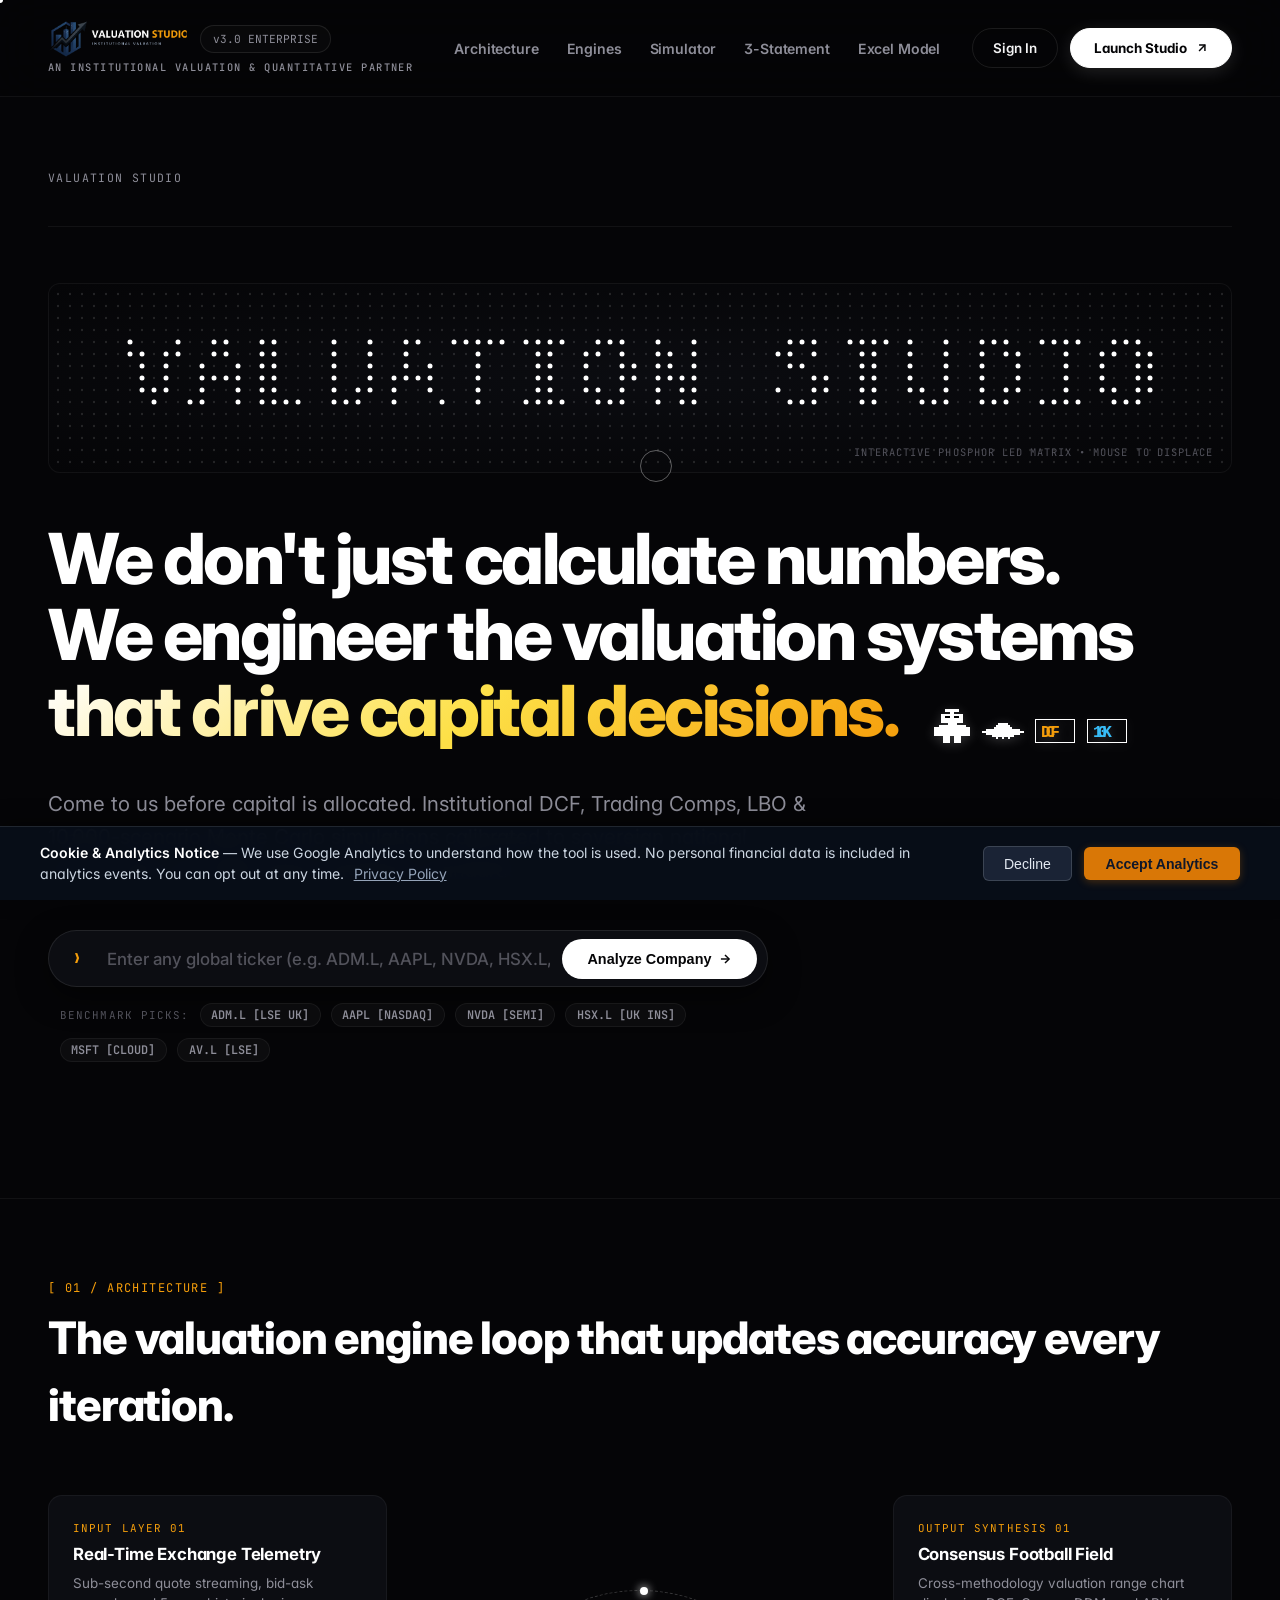
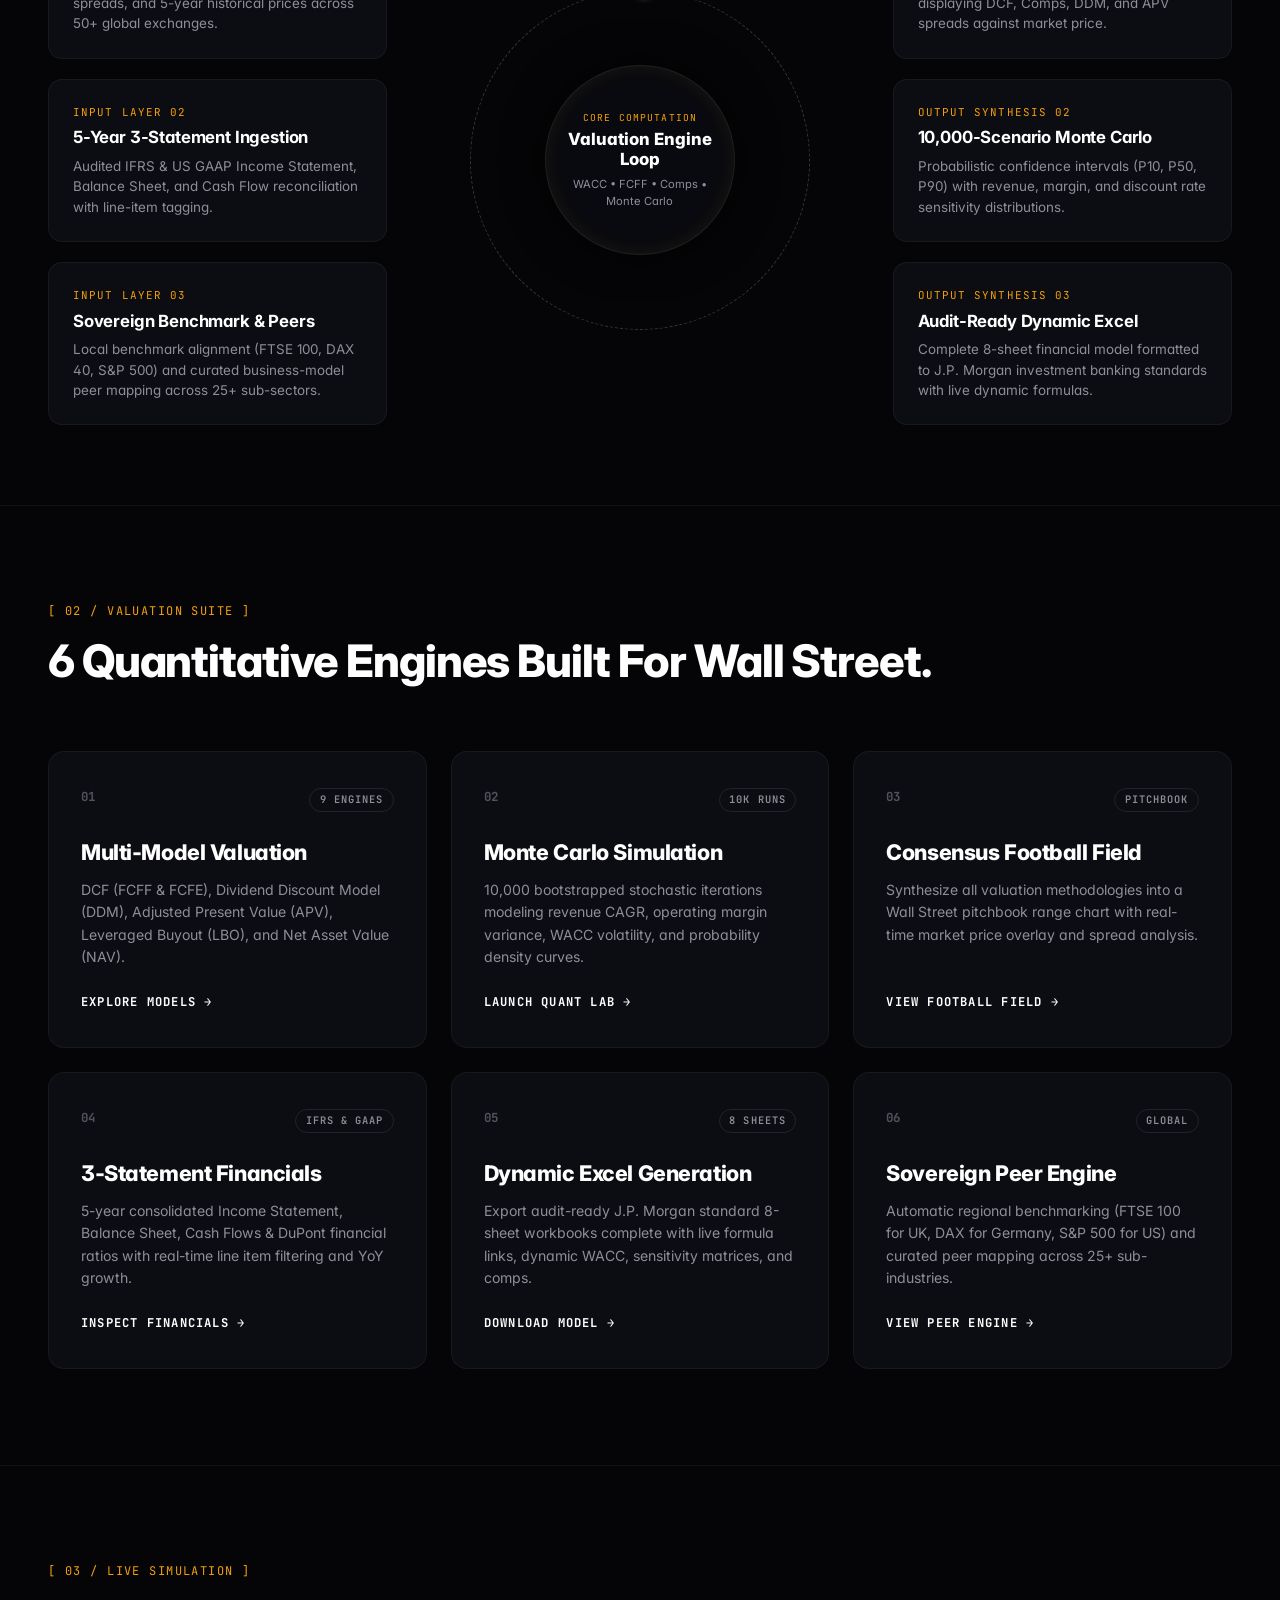
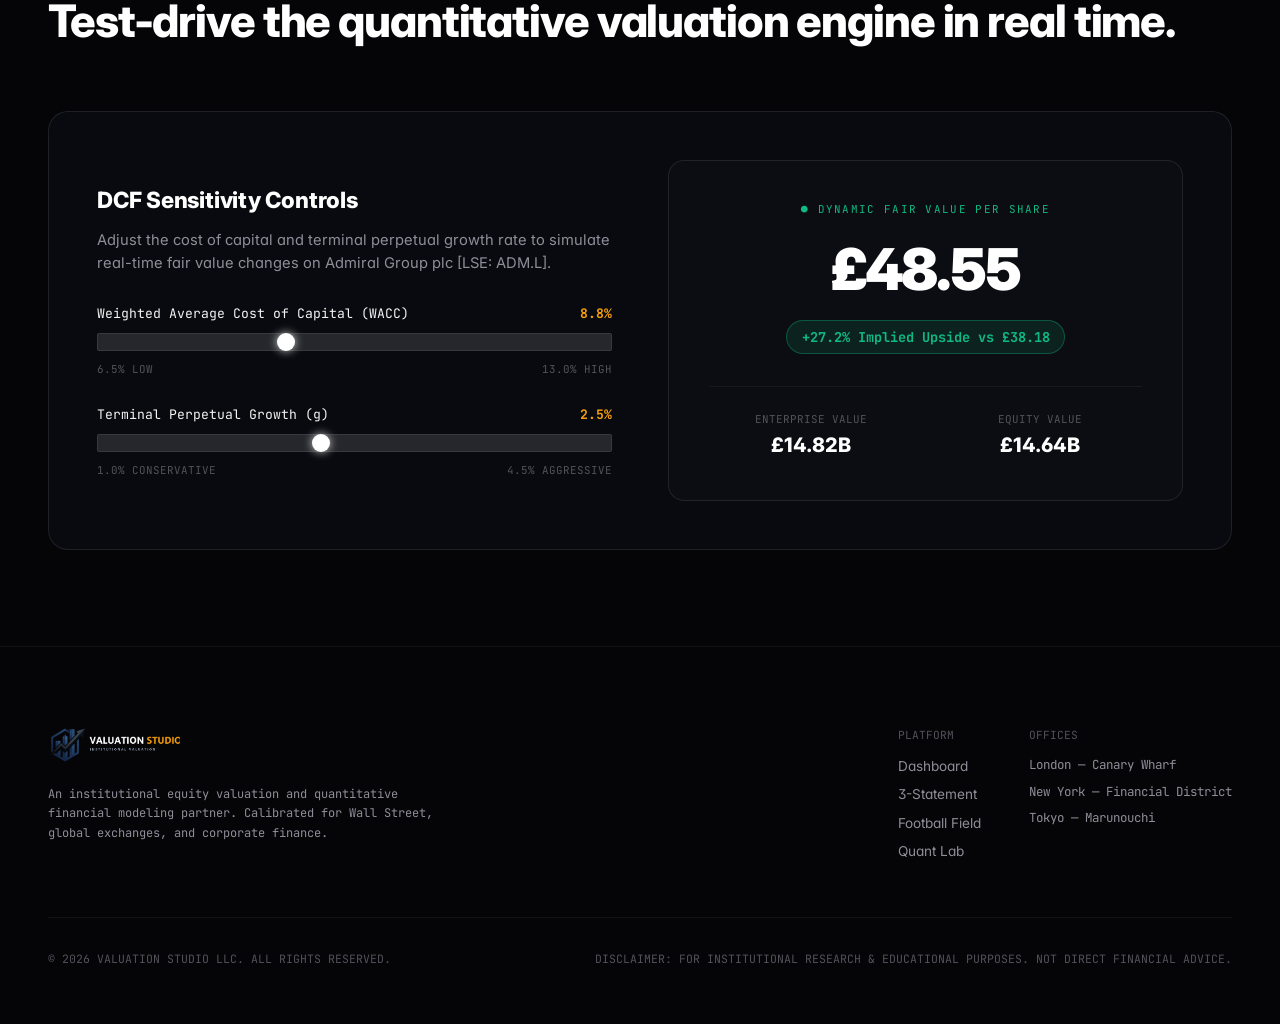
==== commit dd383087: "clean: simplify top meta bar to VALUATION STUDIO across all pages" ====
--- a/public/index.html
+++ b/public/index.html
@@ -53,13 +53,7 @@
     <section class="hv-hero">
       <!-- Top Metadata Line -->
       <div class="hv-hero-metadata-row">
-        <div class="hv-meta-tag">
-          LONDON — CANARY WHARF / EST. 2026
-        </div>
-        <div class="hv-meta-tag hv-live-indicator">
-          <span class="hv-live-dot"></span>
-          144HZ QUANTITATIVE ENGINE ONLINE
-        </div>
+        <div class="hv-meta-tag">VALUATION STUDIO</div>
       </div>
 
       <!-- Signature Interactive Dot-Matrix Canvas (HAVU "LESS IS MORE" Style) -->
--- a/public/css/styles.css
+++ b/public/css/styles.css
@@ -1,24 +1,31 @@
 /* c:\Users\adils\Downloads\valuation-studio\public\css\styles.css */
-@import url('https://fonts.googleapis.com/css2?family=Inter:wght@400;500;600;700&display=swap');
+@import url('https://fonts.googleapis.com/css2?family=Inter:wght@300;400;500;600;700;800;900&family=JetBrains+Mono:wght@400;500;600;700&display=swap');
 
 :root {
-  /* Color Palette */
-  --bg-color: #0f0f0f;
-  --surface-1: #161616;
-  --surface-2: #1c1c1c;
-  --surface-3: #242424;
-  --border-color: rgba(255, 255, 255, 0.07);
-  --border-light: rgba(255, 255, 255, 0.12);
-  --text-primary: #f5f5f5;
-  --text-secondary: #a1a1aa;
-  --text-muted: #71717a;
+  /* HAVU Obsidian Minimalist Palette */
+  --bg-color: #050507;
+  --surface-1: #090a0f;
+  --surface-2: #0e1017;
+  --surface-3: #161822;
+  --border-color: rgba(255, 255, 255, 0.08);
+  --border-light: rgba(255, 255, 255, 0.14);
+  --border-active: rgba(255, 255, 255, 0.35);
+  --text-primary: #f4f4f5;
+  --text-secondary: #8e8e99;
+  --text-muted: #52525b;
   
-  --accent: #22c55e;
-  --accent-hover: #16a34a;
+  --accent: #ffffff;
+  --accent-hover: #f4f4f5;
   --gold: #f59e0b;
-  --blue: #3b82f6;
+  --gold-glow: rgba(245, 158, 11, 0.3);
+  --blue: #38bdf8;
+  --green: #10b981;
   --red: #ef4444;
-  --purple: #a855f7;
+  --purple: #c084fc;
+
+  /* Font Families */
+  --font-sans: 'Inter', -apple-system, BlinkMacSystemFont, sans-serif;
+  --font-mono: 'JetBrains Mono', monospace;
 
   /* Spacing */
   --spacing-1: 0.25rem;
@@ -31,8 +38,8 @@
   --spacing-10: 2.5rem;
 
   /* Radii */
-  --radius-md: 8px;
-  --radius-lg: 12px;
+  --radius-md: 10px;
+  --radius-lg: 14px;
   --radius-full: 9999px;
 }
 
@@ -289,57 +296,68 @@
   display: inline-flex;
   align-items: center;
   justify-content: center;
-  padding: 0.5rem 1rem;
-  border-radius: var(--radius-md);
-  font-weight: 500;
+  gap: 0.4rem;
+  padding: 0.55rem 1.35rem;
+  border-radius: var(--radius-full);
+  font-weight: 600;
   cursor: pointer;
-  transition: all 0.2s ease;
-  border: none;
-  font-family: inherit;
-  font-size: 0.875rem;
+  transition: all 0.2s cubic-bezier(0.16, 1, 0.3, 1);
+  border: 1px solid transparent;
+  font-family: var(--font-sans);
+  font-size: 0.85rem;
+  text-decoration: none;
 }
 
 .btn-primary {
-  background-color: var(--accent);
-  color: #fff;
+  background-color: #ffffff;
+  color: #050507;
+  border-color: #ffffff;
 }
 
 .btn-primary:hover {
-  background-color: var(--accent-hover);
+  background-color: #f4f4f5;
+  transform: translateY(-1px) scale(1.02);
+  box-shadow: 0 4px 18px rgba(255, 255, 255, 0.18);
+  color: #050507;
+  text-decoration: none;
 }
 
 .btn-ghost {
   background-color: transparent;
-  color: var(--text-secondary);
+  color: var(--text-primary);
   border: 1px solid var(--border-color);
 }
 
 .btn-ghost:hover {
   background-color: var(--surface-2);
-  color: var(--text-primary);
+  border-color: rgba(255, 255, 255, 0.3);
+  color: #ffffff;
+  text-decoration: none;
 }
 
 .btn-danger {
   background-color: var(--red);
   color: #fff;
+  border-radius: var(--radius-full);
 }
 
 /* Forms */
 input, select, textarea {
   width: 100%;
-  background-color: var(--surface-3);
+  background-color: var(--surface-2);
   border: 1px solid var(--border-color);
   border-radius: var(--radius-md);
-  padding: 0.5rem 0.75rem;
+  padding: var(--spacing-2) var(--spacing-3);
   color: var(--text-primary);
   font-family: inherit;
   font-size: 0.875rem;
-  transition: border-color 0.2s ease;
+  transition: border-color 0.2s ease, box-shadow 0.2s ease;
 }
 
 input:focus, select:focus, textarea:focus {
   outline: none;
-  border-color: var(--accent);
+  border-color: rgba(255, 255, 255, 0.4);
+  box-shadow: 0 0 0 2px rgba(255, 255, 255, 0.08);
 }
 
 label {
@@ -383,36 +401,53 @@
 .badge {
   display: inline-flex;
   align-items: center;
-  padding: 0.125rem 0.5rem;
+  padding: 0.2rem 0.65rem;
   border-radius: var(--radius-full);
   font-size: 0.75rem;
-  font-weight: 500;
-}
-
-.badge-green { background: rgba(34, 197, 94, 0.15); color: var(--accent); }
-.badge-red { background: rgba(239, 68, 68, 0.15); color: var(--red); }
-.badge-gold { background: rgba(245, 158, 11, 0.15); color: var(--gold); }
-.badge-blue { background: rgba(59, 130, 246, 0.15); color: var(--blue); }
-.badge-gray { background: var(--surface-3); color: var(--text-secondary); }
+  font-weight: 600;
+  letter-spacing: 0.04em;
+  font-family: var(--font-mono);
+  border: 1px solid transparent;
+}
+
+.badge-green { background: rgba(16, 185, 129, 0.12); color: var(--green); border-color: rgba(16, 185, 129, 0.3); }
+.badge-red { background: rgba(239, 68, 68, 0.12); color: var(--red); border-color: rgba(239, 68, 68, 0.3); }
+.badge-gold { background: rgba(245, 158, 11, 0.12); color: var(--gold); border-color: rgba(245, 158, 11, 0.3); }
+.badge-blue { background: rgba(56, 189, 248, 0.12); color: var(--blue); border-color: rgba(56, 189, 248, 0.3); }
+.badge-gray { background: rgba(255, 255, 255, 0.04); color: var(--text-secondary); border-color: var(--border-color); }
 
 /* Stat Cards */
 .stat-card {
-  background-color: var(--surface-2);
+  background-color: var(--surface-1);
   border-radius: var(--radius-lg);
-  padding: var(--spacing-4);
-  border: 1px solid var(--border-color);
+  padding: 1.25rem;
+  border: 1px solid var(--border-color);
+  transition: all 0.2s ease;
+  position: relative;
+  overflow: hidden;
+}
+
+.stat-card:hover {
+  border-color: var(--border-active);
+  transform: translateY(-2px);
+  background-color: var(--surface-2);
 }
 
 .stat-label {
   color: var(--text-secondary);
-  font-size: 0.875rem;
-  margin-bottom: 0.25rem;
+  font-family: var(--font-mono);
+  font-size: 0.72rem;
+  text-transform: uppercase;
+  letter-spacing: 0.08em;
+  margin-bottom: 0.4rem;
 }
 
 .stat-value {
-  font-size: 1.5rem;
-  font-weight: 600;
-  color: var(--text-primary);
+  font-family: var(--font-mono);
+  font-size: 1.45rem;
+  font-weight: 700;
+  color: #ffffff;
+  font-variant-numeric: tabular-nums;
 }
 
 /* Loading */
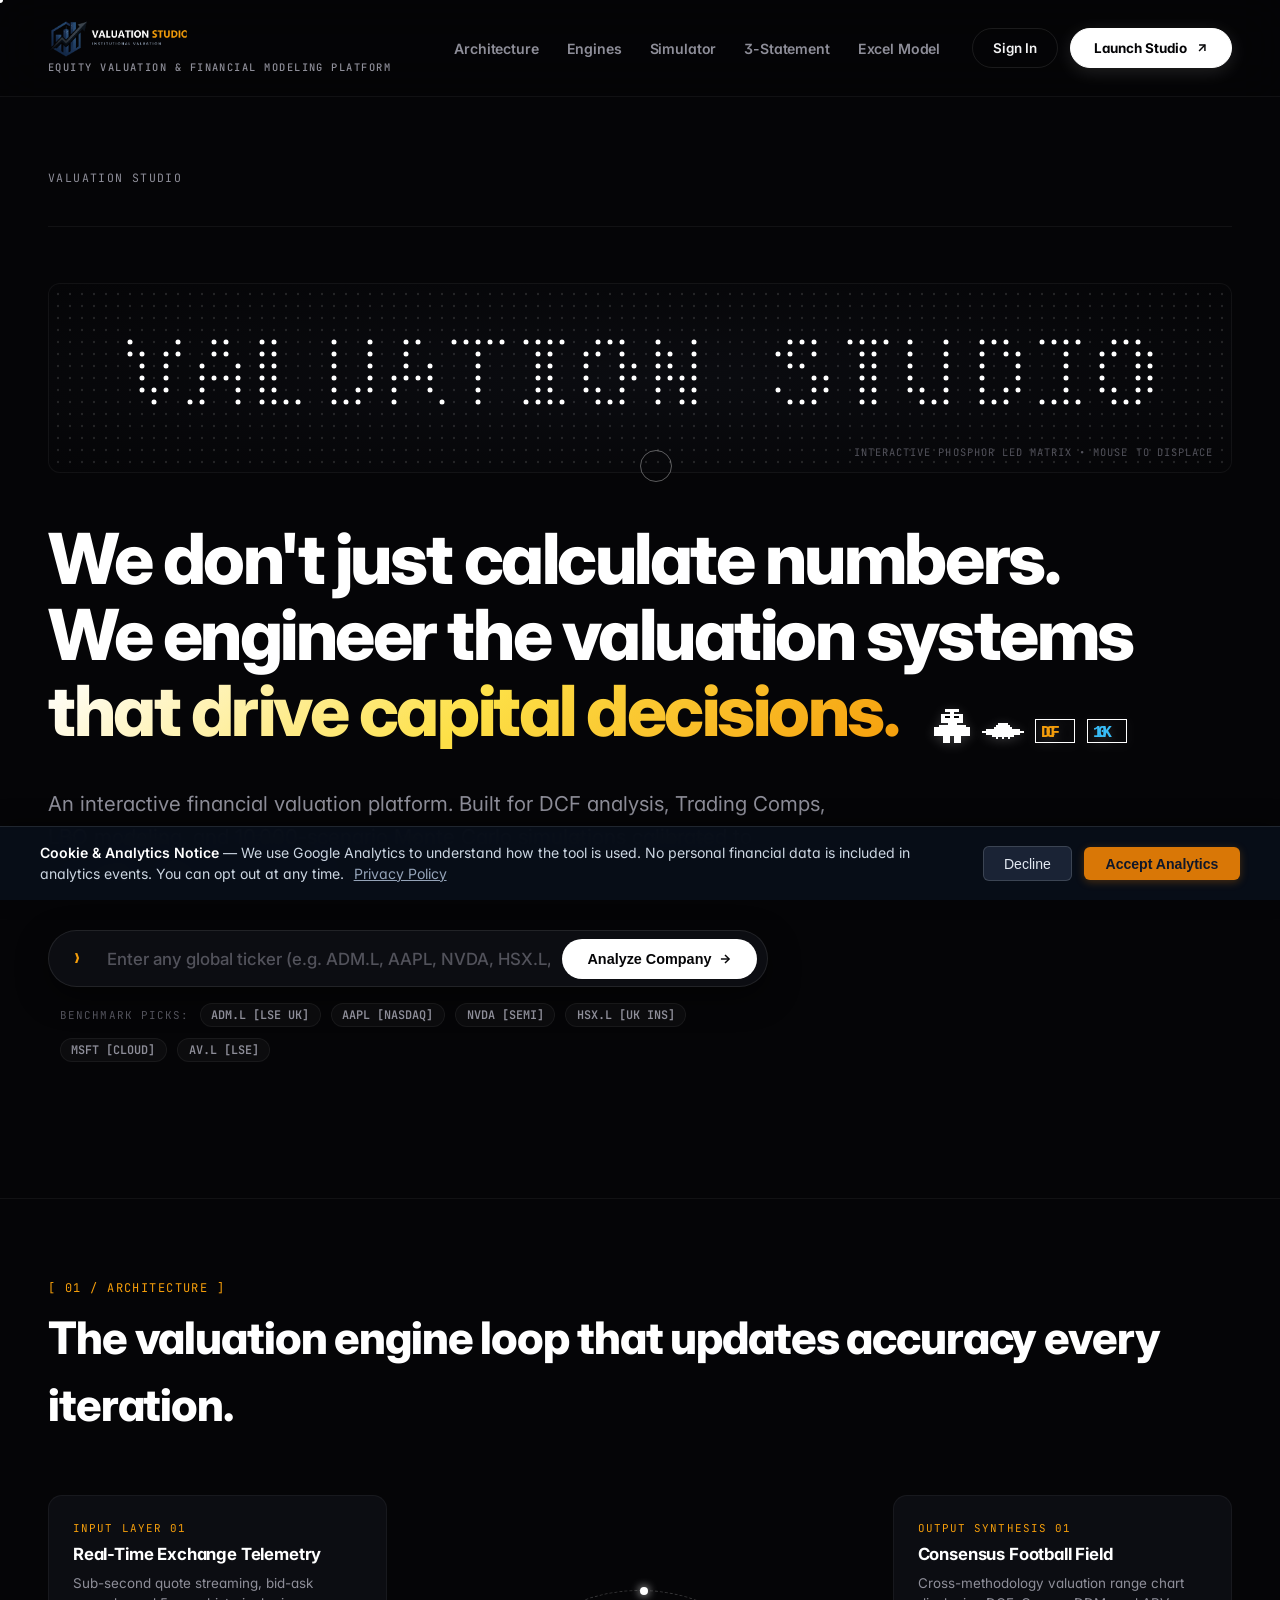
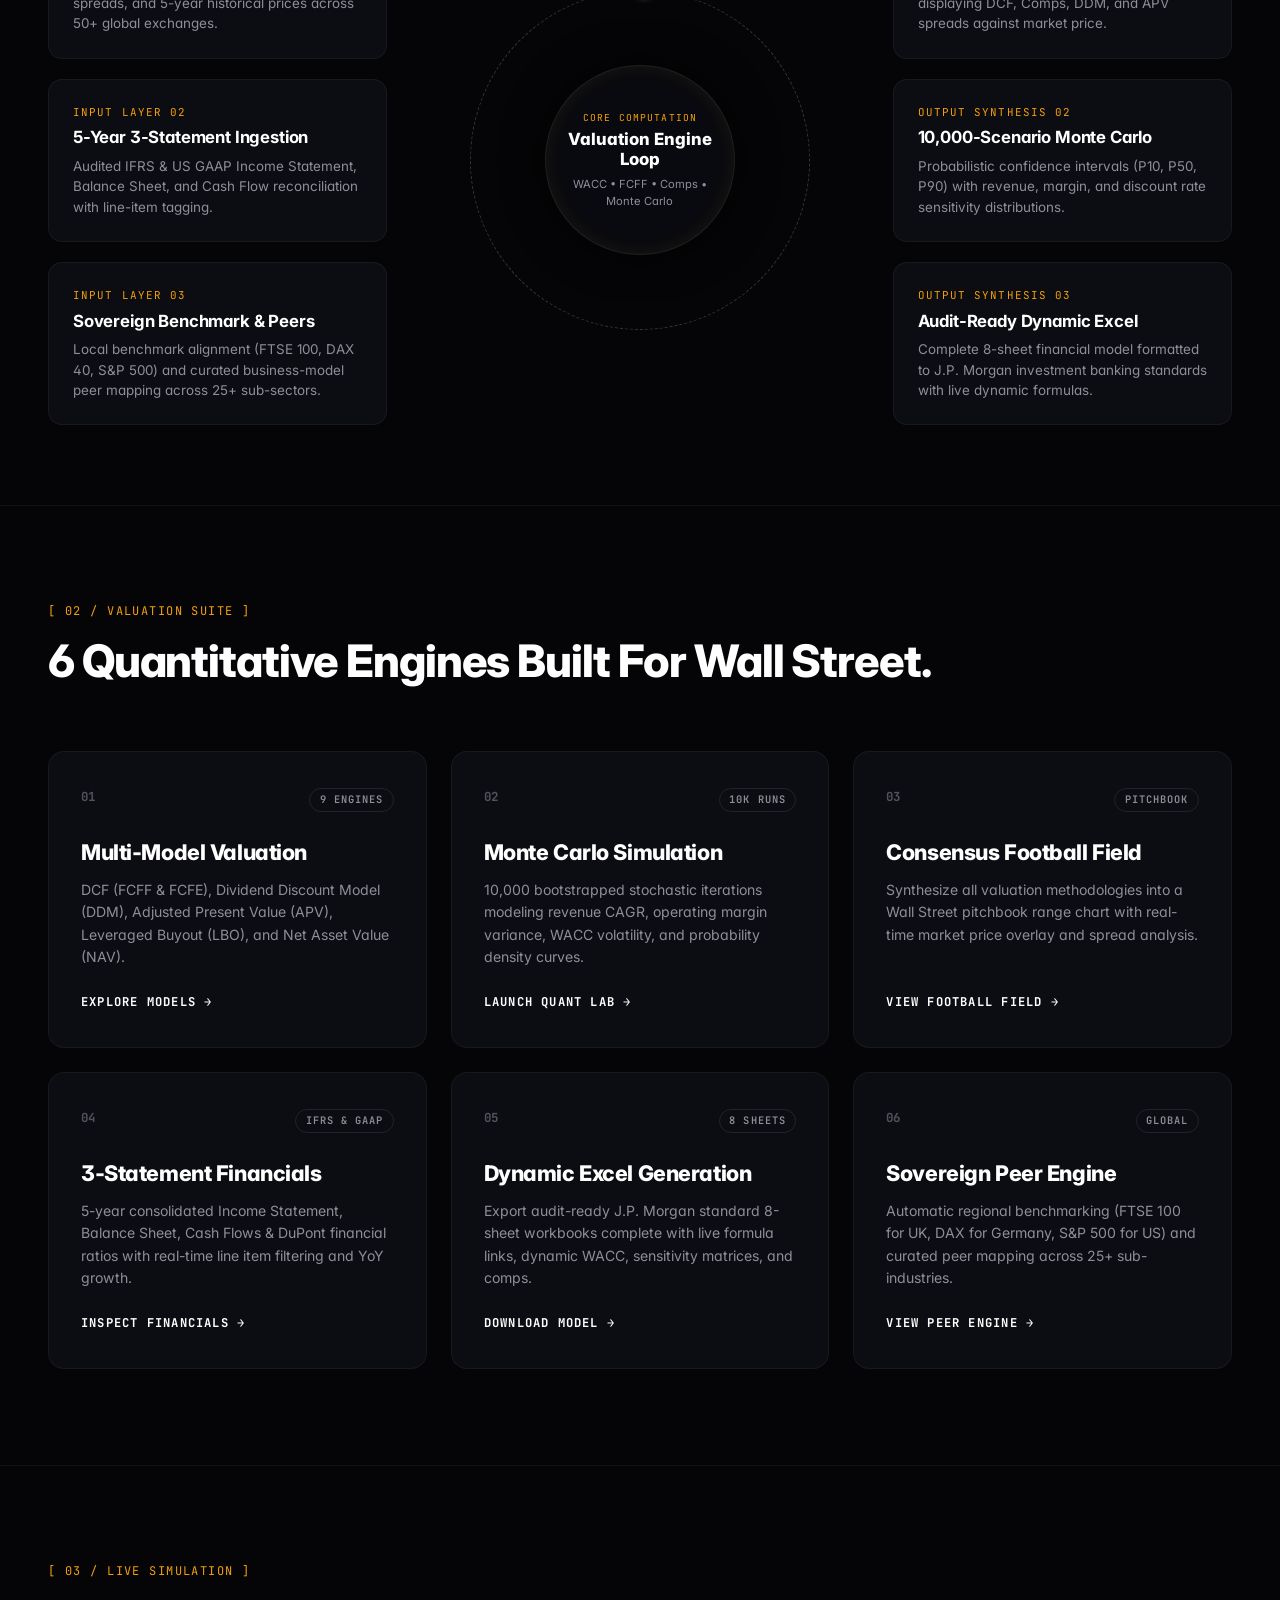
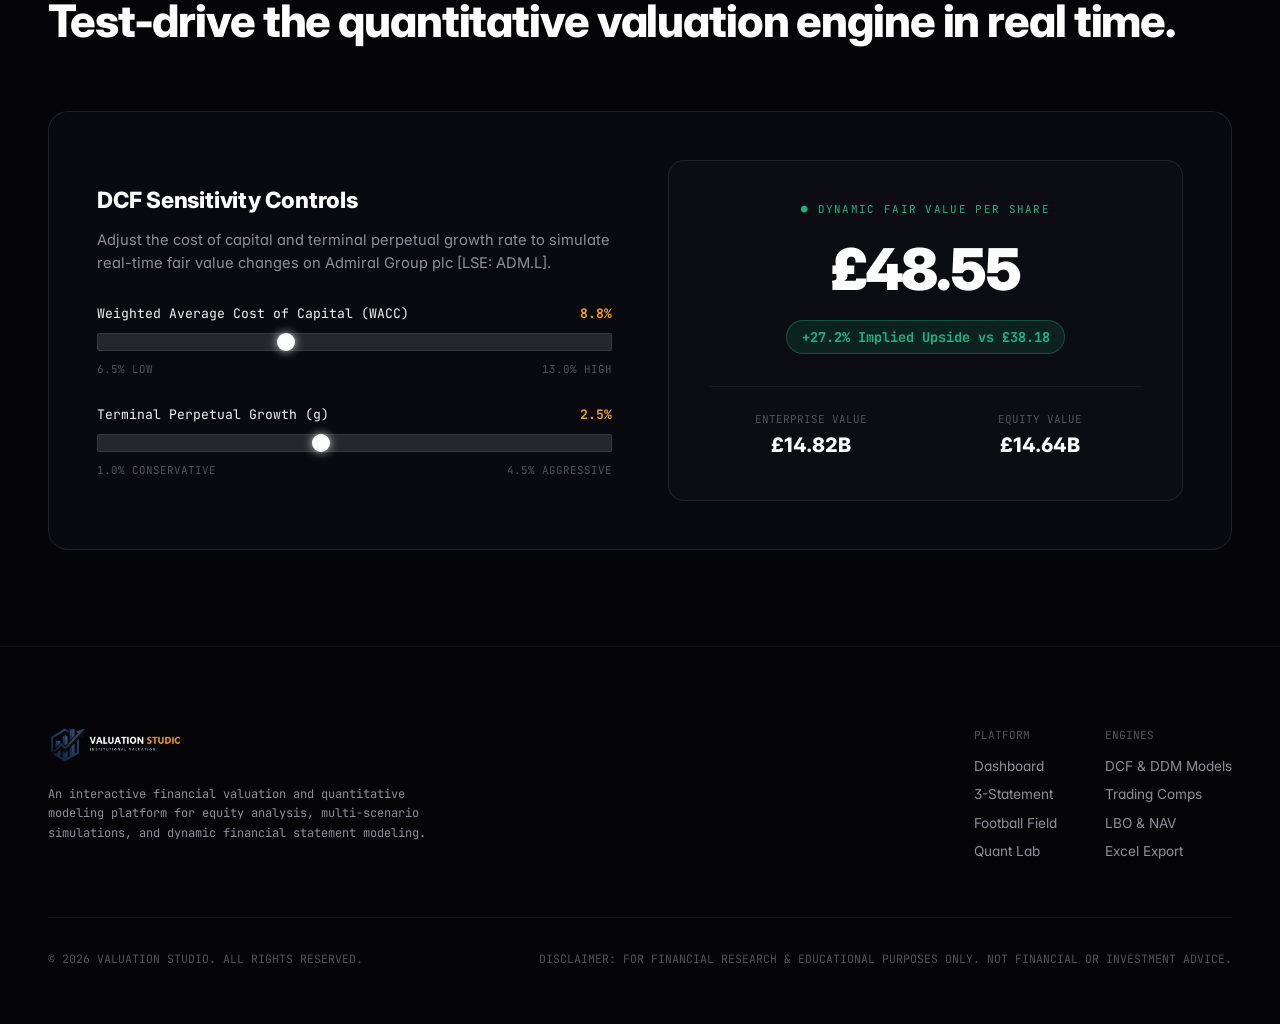
==== commit 785143dc: "clean: remove enterprise badge, offices section, and ensure platform accuracy" ====
--- a/public/index.html
+++ b/public/index.html
@@ -5,8 +5,8 @@
   <link rel="shortcut icon" href="favicon.ico">
   <meta charset="UTF-8">
   <meta name="viewport" content="width=device-width, initial-scale=1.0">
-  <title>Valuation Studio | Institutional Valuation &amp; Quantitative Engine</title>
-  <meta name="description" content="An institutional valuation and quantitative engineering platform. DCF, Trading Comps, LBO, NAV, Monte Carlo &amp; 3-Statement financial modeling.">
+  <title>Valuation Studio | Equity Valuation &amp; Financial Modeling Platform</title>
+  <meta name="description" content="Financial valuation and quantitative analysis platform. DCF, Trading Comps, LBO, NAV, Monte Carlo &amp; 3-Statement financial modeling.">
 
   <!-- Inter & JetBrains Mono Fonts -->
   <link rel="preconnect" href="https://fonts.googleapis.com">
@@ -24,9 +24,8 @@
     <a href="index.html" class="hv-logo-group">
       <div class="hv-logo-row">
         <img src="images/logo-dark-theme.png?v=3.0" alt="Valuation Studio" class="hv-logo-img">
-        <span class="hv-nav-badge">v3.0 ENTERPRISE</span>
-      </div>
-      <p class="hv-kicker">AN INSTITUTIONAL VALUATION &amp; QUANTITATIVE PARTNER</p>
+      </div>
+      <p class="hv-kicker">EQUITY VALUATION &amp; FINANCIAL MODELING PLATFORM</p>
     </a>
 
     <div class="hv-nav-right">
@@ -122,7 +121,7 @@
       </h1>
 
       <p class="hv-hero-subtext">
-        Come to us before capital is allocated. Institutional DCF, Trading Comps, LBO &amp; 10,000-scenario Monte Carlo simulations calibrated to sovereign national benchmarks and Wall Street pitchbook standards.
+        An interactive financial valuation platform. Built for DCF analysis, Trading Comps, LBO modeling, and 10,000-scenario Monte Carlo simulations calibrated to sovereign national benchmarks.
       </p>
 
       <!-- Pill Command Palette Console -->
@@ -360,7 +359,7 @@
       <div>
         <img src="images/logo-dark-theme.png?v=3.0" alt="Valuation Studio" style="height:36px; margin-bottom:1rem;">
         <p style="font-family:var(--hv-font-mono); font-size:0.75rem; color:#8e8e99; max-width:400px; line-height:1.6;">
-          An institutional equity valuation and quantitative financial modeling partner. Calibrated for Wall Street, global exchanges, and corporate finance.
+          An interactive financial valuation and quantitative modeling platform for equity analysis, multi-scenario simulations, and dynamic financial statement modeling.
         </p>
       </div>
 
@@ -375,25 +374,26 @@
           </ul>
         </div>
         <div>
-          <div style="font-family:var(--hv-font-mono); font-size:0.7rem; color:#52525b; text-transform:uppercase; margin-bottom:0.75rem;">OFFICES</div>
-          <ul style="list-style:none; display:flex; flex-direction:column; gap:0.5rem; font-family:var(--hv-font-mono); font-size:0.78rem; color:#8e8e99;">
-            <li>London — Canary Wharf</li>
-            <li>New York — Financial District</li>
-            <li>Tokyo — Marunouchi</li>
+          <div style="font-family:var(--hv-font-mono); font-size:0.7rem; color:#52525b; text-transform:uppercase; margin-bottom:0.75rem;">ENGINES</div>
+          <ul style="list-style:none; display:flex; flex-direction:column; gap:0.5rem; font-size:0.85rem;">
+            <li><a href="valuation.html?v=3.0" style="color:#8e8e99; text-decoration:none;">DCF &amp; DDM Models</a></li>
+            <li><a href="comps.html?v=3.0" style="color:#8e8e99; text-decoration:none;">Trading Comps</a></li>
+            <li><a href="lbo-nav.html?v=3.0" style="color:#8e8e99; text-decoration:none;">LBO &amp; NAV</a></li>
+            <li><a href="download.html?v=3.0" style="color:#8e8e99; text-decoration:none;">Excel Export</a></li>
           </ul>
         </div>
       </div>
     </div>
 
     <div class="hv-footer-bottom">
-      <div>&copy; 2026 VALUATION STUDIO LLC. ALL RIGHTS RESERVED.</div>
-      <div>DISCLAIMER: FOR INSTITUTIONAL RESEARCH &amp; EDUCATIONAL PURPOSES. NOT DIRECT FINANCIAL ADVICE.</div>
+      <div>&copy; 2026 VALUATION STUDIO. ALL RIGHTS RESERVED.</div>
+      <div>DISCLAIMER: FOR FINANCIAL RESEARCH &amp; EDUCATIONAL PURPOSES ONLY. NOT FINANCIAL OR INVESTMENT ADVICE.</div>
     </div>
   </footer>
 
   <!-- Scripts -->
-  <script src="js/api.js?v=2.1"></script>
-  <script src="js/app.js?v=2.1"></script>
+  <script src="js/api.js?v=3.0"></script>
+  <script src="js/app.js?v=3.0"></script>
   <script src="js/havu-engine.js?v=3.0"></script>
 </body>
 </html>
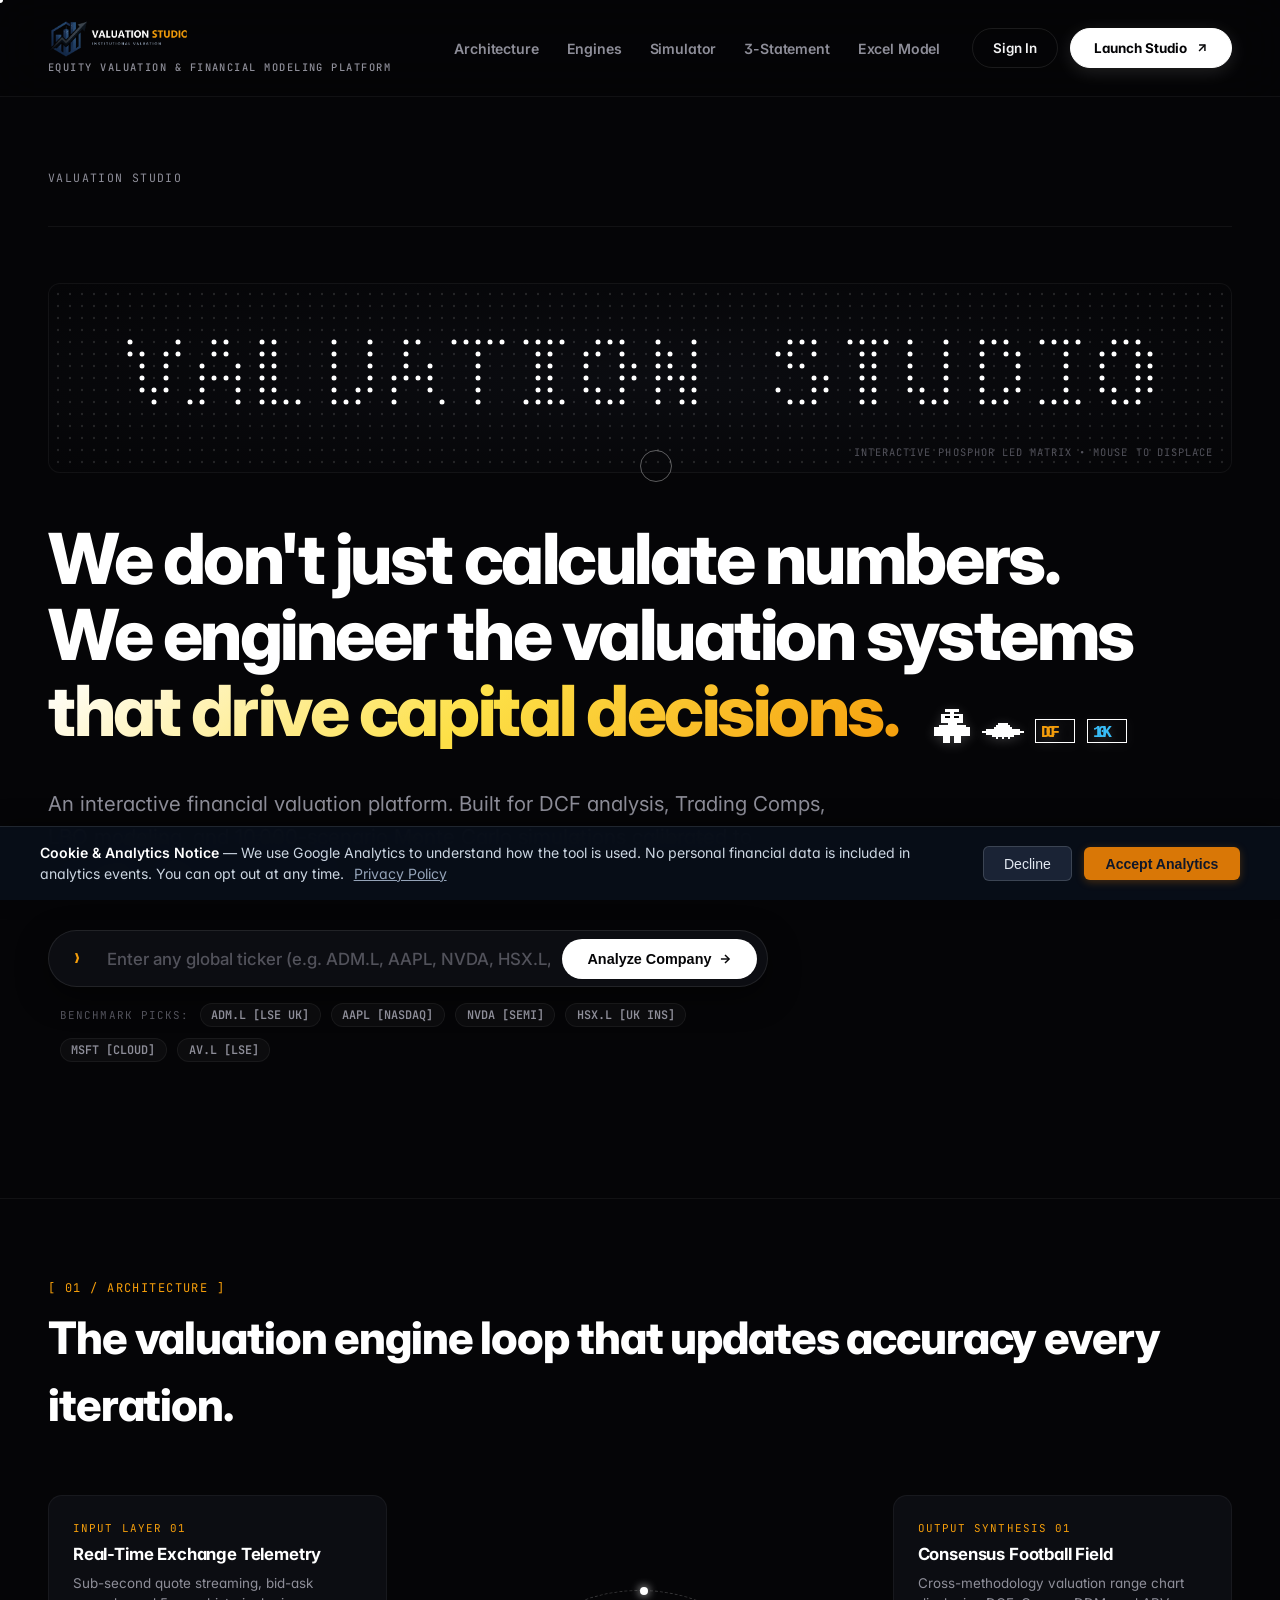
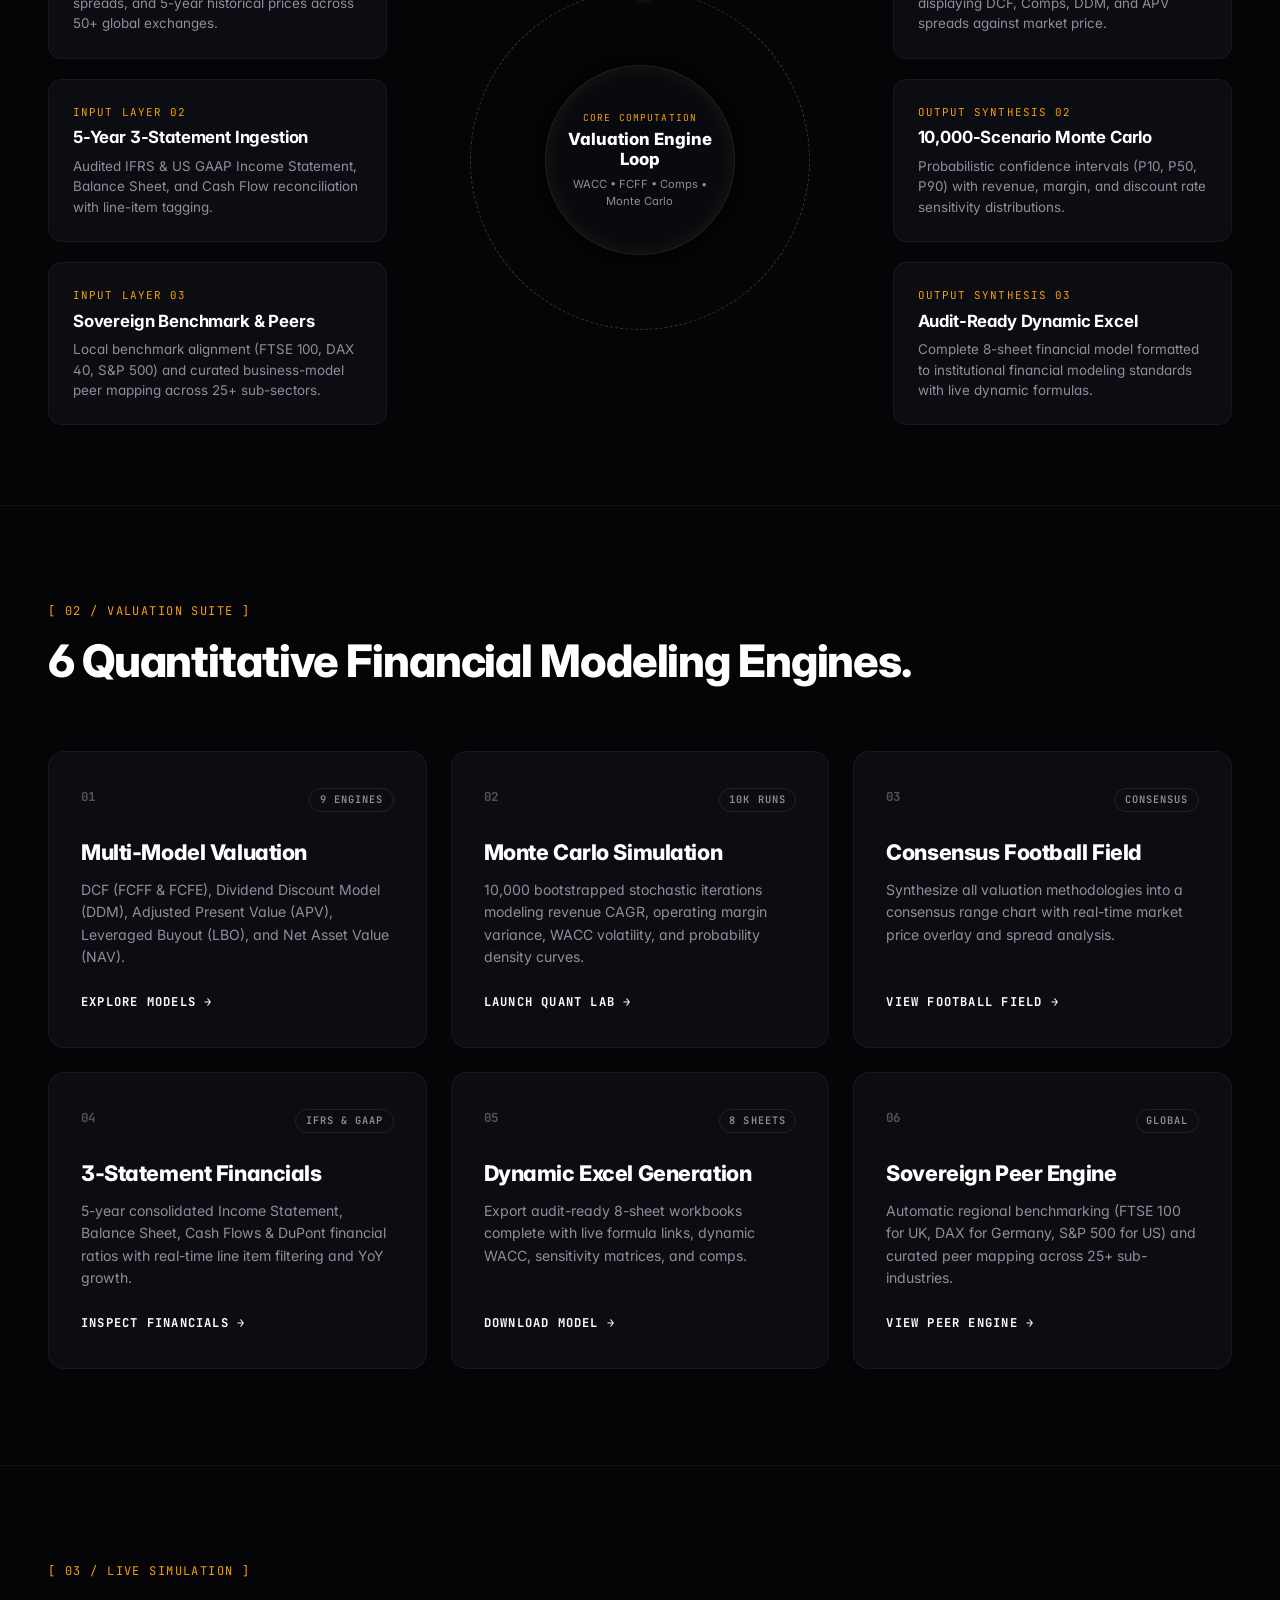
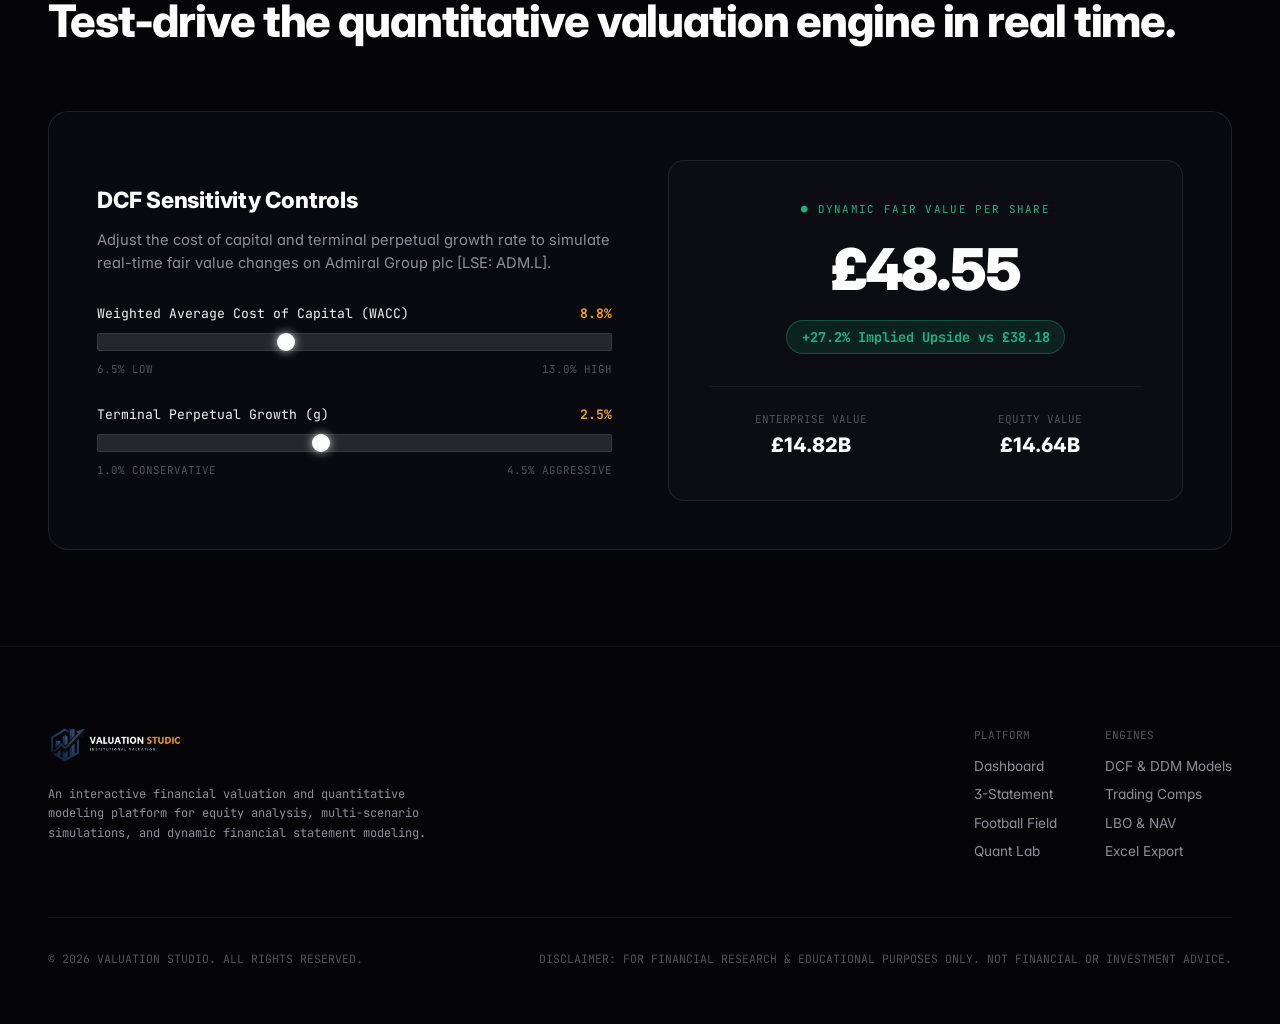
==== commit c7d9e378: "compliance: eliminate third-party trademarks and add legal disclaimers to Excel export" ====
--- a/public/index.html
+++ b/public/index.html
@@ -202,7 +202,7 @@
           <div class="hv-loop-step-box">
             <div class="hv-step-mono">OUTPUT SYNTHESIS 03</div>
             <h4 class="hv-step-title">Audit-Ready Dynamic Excel</h4>
-            <p class="hv-step-desc">Complete 8-sheet financial model formatted to J.P. Morgan investment banking standards with live dynamic formulas.</p>
+            <p class="hv-step-desc">Complete 8-sheet financial model formatted to institutional financial modeling standards with live dynamic formulas.</p>
           </div>
         </div>
       </div>
@@ -212,7 +212,7 @@
     <section id="models" class="hv-features-section">
       <div class="hv-section-title-row">
         <div class="hv-section-num">[ 02 / VALUATION SUITE ]</div>
-        <h2 class="hv-section-headline">6 Quantitative Engines Built For Wall Street.</h2>
+        <h2 class="hv-section-headline">6 Quantitative Financial Modeling Engines.</h2>
       </div>
 
       <div class="hv-grid-6">
@@ -247,10 +247,10 @@
           <div>
             <div class="hv-card-head">
               <span class="hv-card-index">03</span>
-              <span class="hv-card-badge">PITCHBOOK</span>
+              <span class="hv-card-badge">CONSENSUS</span>
             </div>
             <h3 class="hv-card-title">Consensus Football Field</h3>
-            <p class="hv-card-desc">Synthesize all valuation methodologies into a Wall Street pitchbook range chart with real-time market price overlay and spread analysis.</p>
+            <p class="hv-card-desc">Synthesize all valuation methodologies into a consensus range chart with real-time market price overlay and spread analysis.</p>
           </div>
           <a href="football-field.html?v=3.0" class="hv-card-arrow-link">View Football Field →</a>
         </div>
@@ -276,7 +276,7 @@
               <span class="hv-card-badge">8 SHEETS</span>
             </div>
             <h3 class="hv-card-title">Dynamic Excel Generation</h3>
-            <p class="hv-card-desc">Export audit-ready J.P. Morgan standard 8-sheet workbooks complete with live formula links, dynamic WACC, sensitivity matrices, and comps.</p>
+            <p class="hv-card-desc">Export audit-ready 8-sheet workbooks complete with live formula links, dynamic WACC, sensitivity matrices, and comps.</p>
           </div>
           <a href="download.html?v=3.0" class="hv-card-arrow-link">Download Model →</a>
         </div>
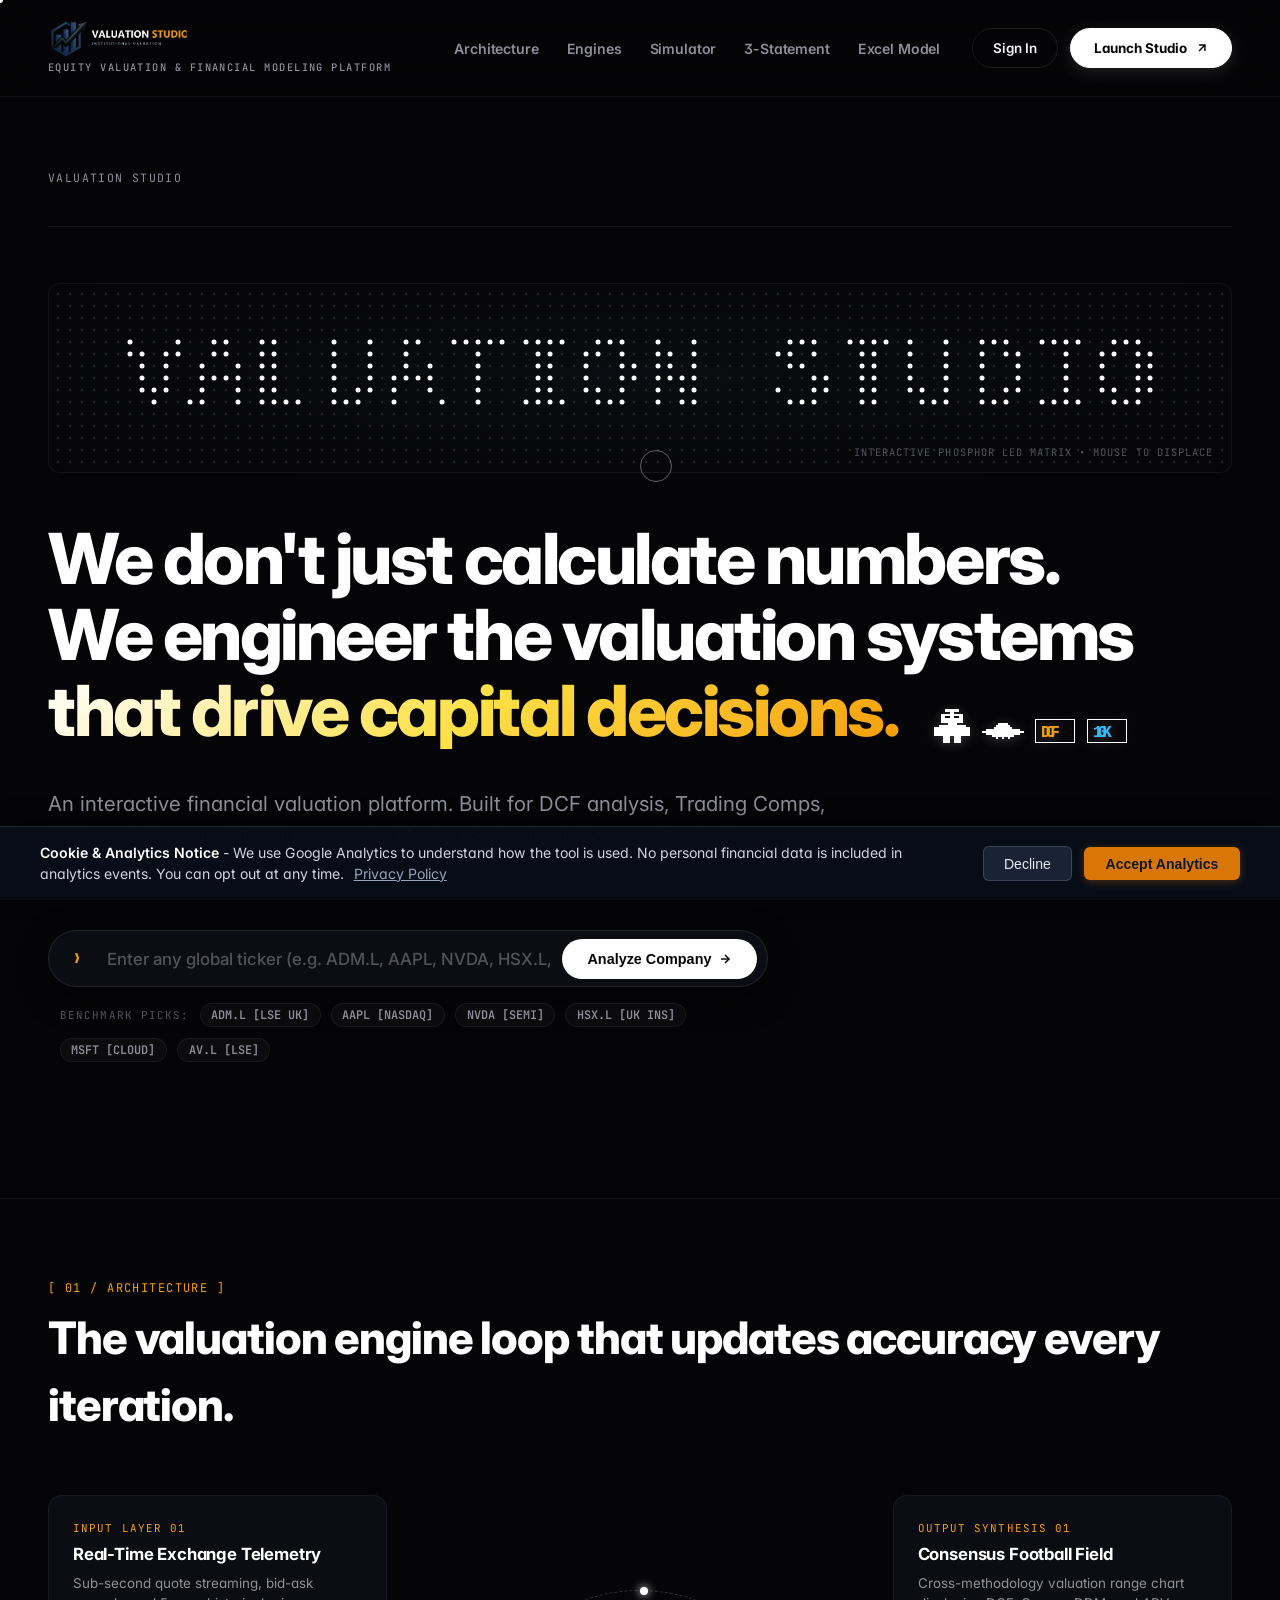
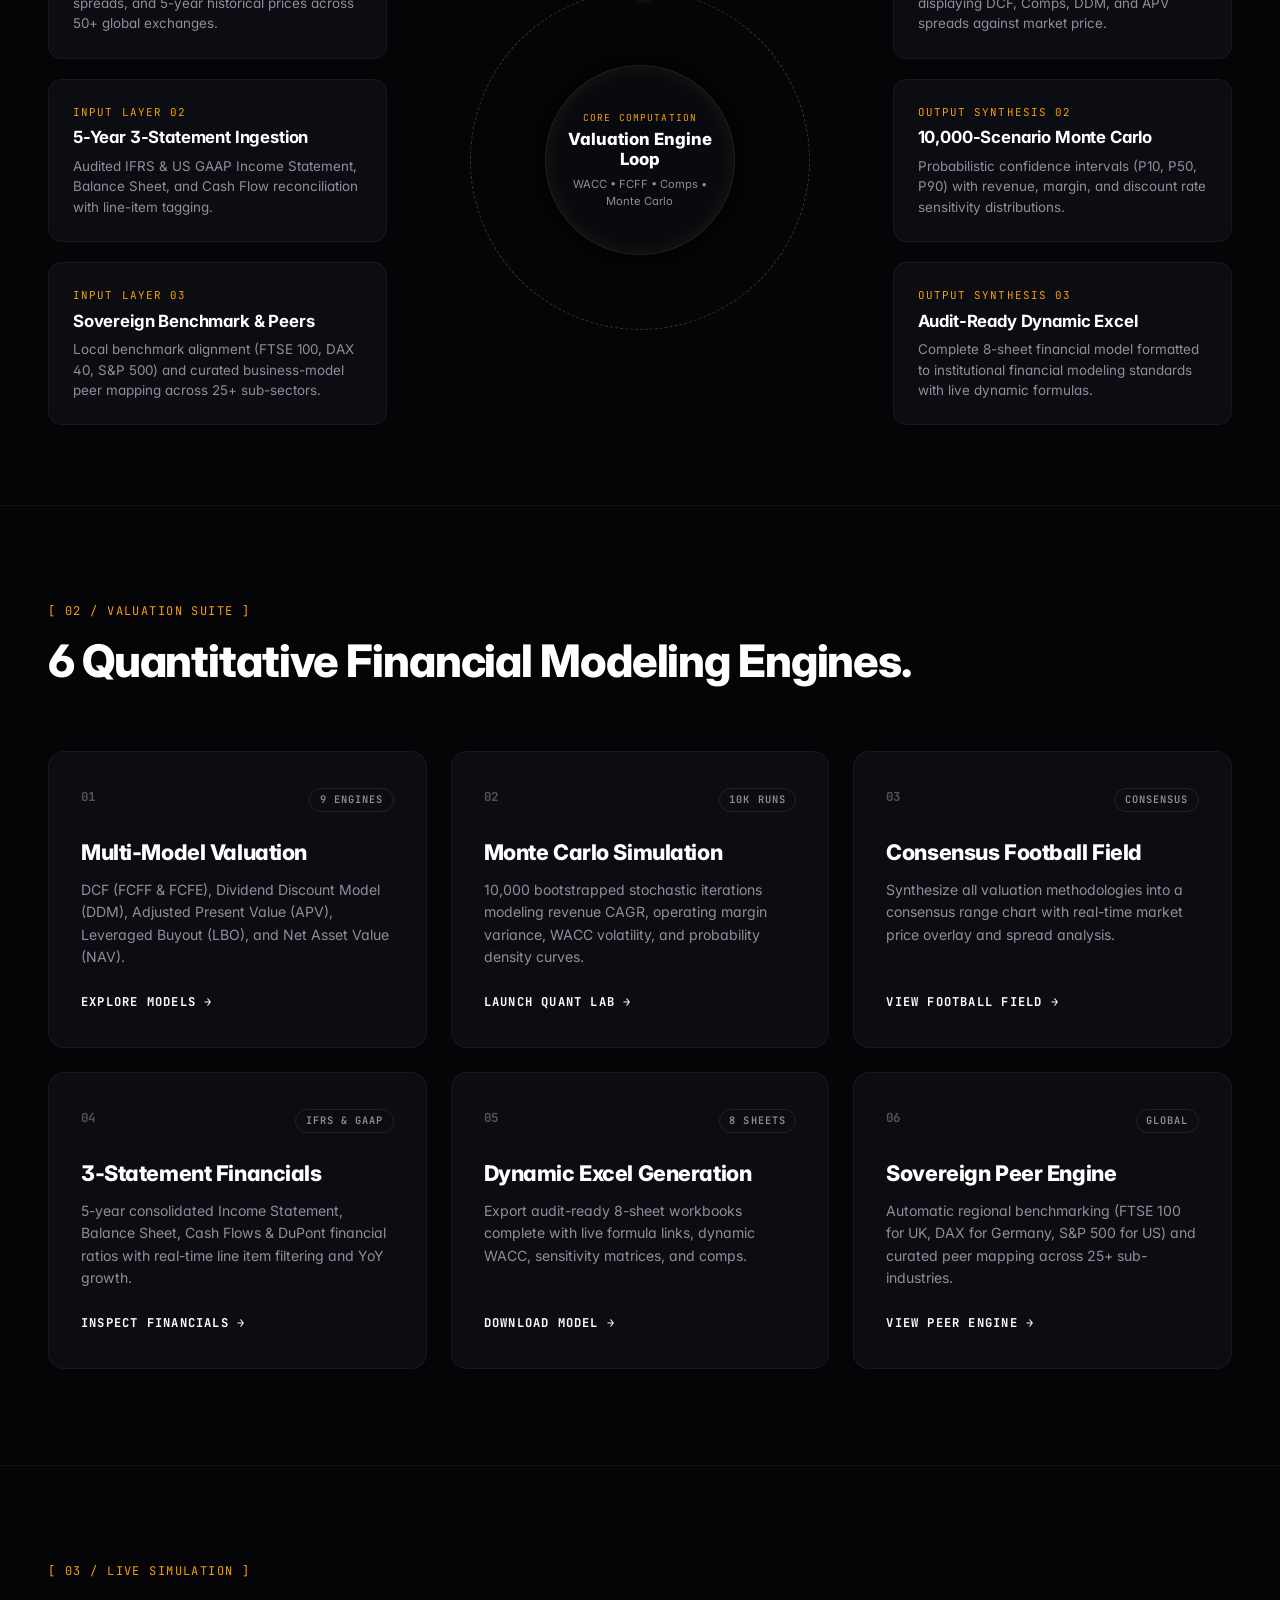
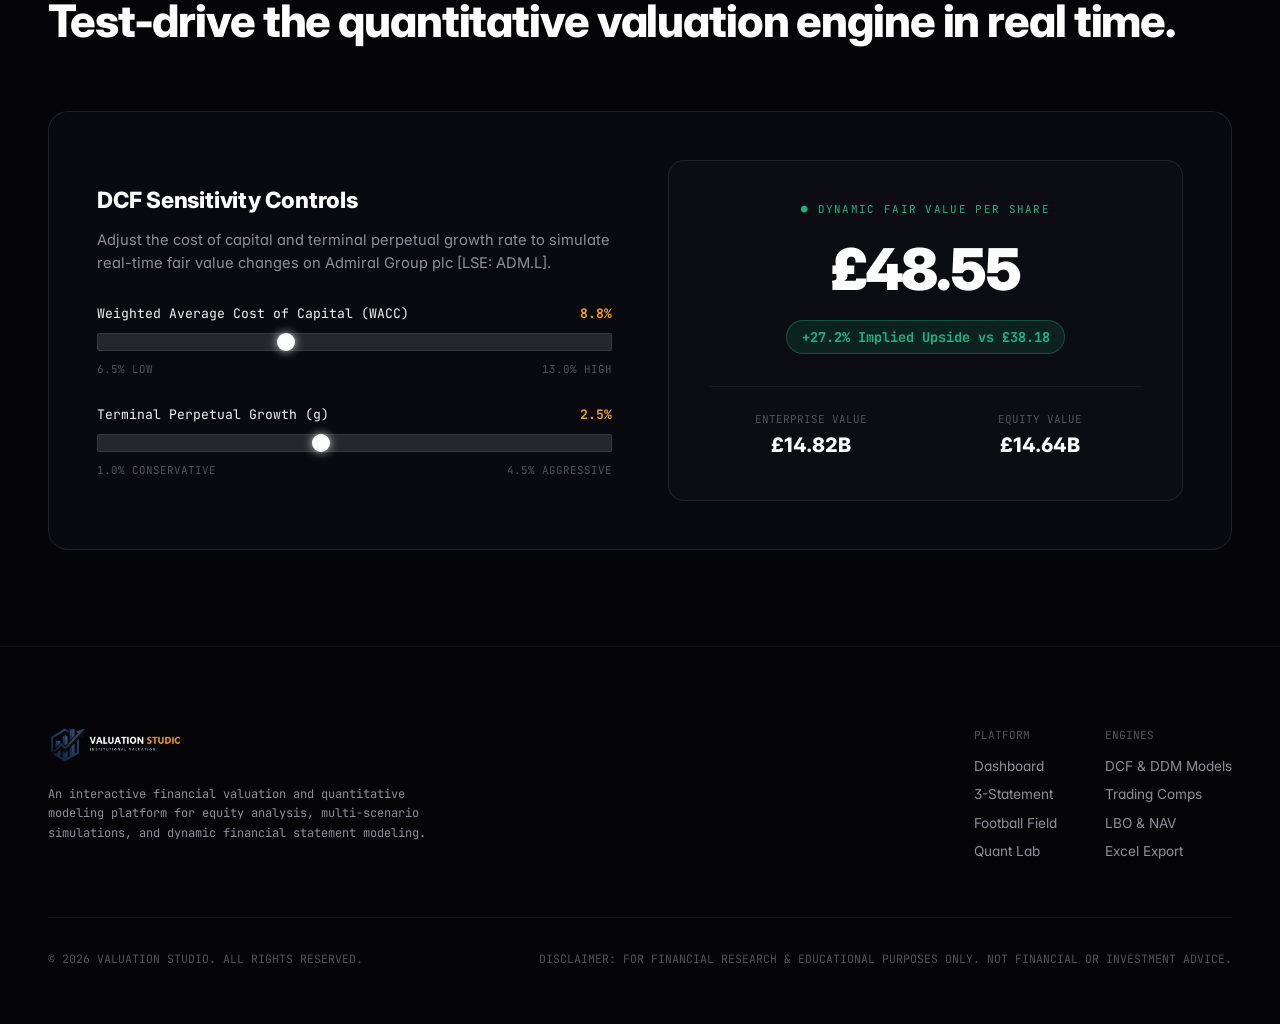
==== commit 68027894: "feat: redesign export page with animated vector cards, eliminate em dashes globally, and add native " ====
--- a/public/index.html
+++ b/public/index.html
@@ -23,7 +23,7 @@
   <header class="hv-header">
     <a href="index.html" class="hv-logo-group">
       <div class="hv-logo-row">
-        <img src="images/logo-dark-theme.png?v=3.0" alt="Valuation Studio" class="hv-logo-img">
+        <img src="images/logo-dark-theme.png?v=3.1" alt="Valuation Studio" class="hv-logo-img">
       </div>
       <p class="hv-kicker">EQUITY VALUATION &amp; FINANCIAL MODELING PLATFORM</p>
     </a>
@@ -33,8 +33,8 @@
         <li><a href="#architecture">Architecture</a></li>
         <li><a href="#models">Engines</a></li>
         <li><a href="#simulation">Simulator</a></li>
-        <li><a href="financials.html?v=3.0">3-Statement</a></li>
-        <li><a href="download.html?v=3.0">Excel Model</a></li>
+        <li><a href="financials.html?v=3.1">3-Statement</a></li>
+        <li><a href="download.html?v=3.1">Excel Model</a></li>
       </ul>
 
       <div style="display:flex; align-items:center; gap:0.75rem;">
@@ -43,9 +43,24 @@
           Launch Studio
           <svg width="14" height="14" viewBox="0 0 24 24" fill="none" stroke="currentColor" stroke-width="2.5"><line x1="7" y1="17" x2="17" y2="7"></line><polyline points="7 7 17 7 17 17"></polyline></svg>
         </a>
+        <button id="landingMenuBtn" aria-label="Toggle Navigation Menu" class="hv-mobile-menu-btn" style="display:none;background:none;border:none;color:#f4f4f5;cursor:pointer;padding:6px;border-radius:6px;">
+          <svg width="22" height="22" viewBox="0 0 24 24" fill="none" stroke="currentColor" stroke-width="2.5"><line x1="3" y1="12" x2="21" y2="12"></line><line x1="3" y1="6" x2="21" y2="6"></line><line x1="3" y1="18" x2="21" y2="18"></line></svg>
+        </button>
       </div>
     </div>
   </header>
+
+  <!-- Mobile Drawer for Landing Page -->
+  <div id="landingMobileDrawer" class="hv-mobile-drawer" style="display:none;">
+    <ul class="hv-mobile-drawer-links">
+      <li><a href="#architecture" onclick="document.getElementById('landingMobileDrawer').classList.remove('open')">Architecture</a></li>
+      <li><a href="#models" onclick="document.getElementById('landingMobileDrawer').classList.remove('open')">Valuation Engines</a></li>
+      <li><a href="#simulation" onclick="document.getElementById('landingMobileDrawer').classList.remove('open')">Monte Carlo Simulator</a></li>
+      <li><a href="financials.html?v=3.1">3-Statement Financials</a></li>
+      <li><a href="download.html?v=3.1">Excel Financial Model</a></li>
+      <li><a href="dashboard.html?v=3.1" style="color:#38bdf8;">Enter Valuation Studio</a></li>
+    </ul>
+  </div>
 
   <main>
     <!-- Hero Section -->
--- a/public/css/styles.css
+++ b/public/css/styles.css
@@ -139,7 +139,7 @@
   display: block;
 }
 
-/* Legacy navigation suppression — guarantee old navbar is never visible */
+/* Legacy navigation suppression - guarantee old navbar is never visible */
 nav.nav {
   display: none !important;
 }
@@ -264,17 +264,117 @@
   padding: 0.4rem;
 }
 
-@media (max-width: 767px) {
+/* Mobile Header Bar (Desktop hidden) */
+.mobile-header-bar {
+  display: none;
+}
+
+/* Off-Canvas Slide-In Drawer for Mobile */
+.mobile-nav-backdrop {
+  display: none;
+  position: fixed;
+  inset: 0;
+  background: rgba(0, 0, 0, 0.7);
+  backdrop-filter: blur(6px);
+  -webkit-backdrop-filter: blur(6px);
+  z-index: 9998;
+}
+
+.mobile-bottom-nav {
+  display: none;
+}
+
+@media (max-width: 768px) {
   .layout-with-sidebar {
-
-    flex-direction: column;
-  }
+    flex-direction: column !important;
+    width: 100% !important;
+    min-width: 0 !important;
+  }
+  
   .sidebar {
-    width: 100%;
-    height: auto;
-    position: relative;
-    border-right: none;
-    border-bottom: 1px solid var(--border-color);
+    display: flex !important;
+    position: fixed !important;
+    top: 0 !important;
+    left: 0 !important;
+    bottom: 0 !important;
+    width: 290px !important;
+    max-width: 84vw !important;
+    height: 100vh !important;
+    height: 100dvh !important;
+    background: #090a0f !important;
+    border-right: 1px solid rgba(255, 255, 255, 0.12) !important;
+    border-bottom: none !important;
+    z-index: 9999 !important;
+    transform: translateX(-105%) !important;
+    transition: transform 0.28s cubic-bezier(0.16, 1, 0.3, 1) !important;
+    box-shadow: none !important;
+    padding: 1.25rem 1rem !important;
+    overflow-y: auto !important;
+  }
+  
+  .sidebar.mobile-open {
+    transform: translateX(0) !important;
+    box-shadow: 20px 0 50px rgba(0, 0, 0, 0.85) !important;
+  }
+
+  .mobile-nav-backdrop.active {
+    display: block !important;
+  }
+
+  /* Sleek Floating Bottom Navigation Bar */
+  .mobile-bottom-nav {
+    display: flex !important;
+    position: fixed !important;
+    bottom: 12px !important;
+    left: 14px !important;
+    right: 14px !important;
+    height: 60px !important;
+    background: rgba(14, 16, 23, 0.94) !important;
+    backdrop-filter: blur(20px) !important;
+    -webkit-backdrop-filter: blur(20px) !important;
+    border: 1px solid rgba(255, 255, 255, 0.12) !important;
+    border-radius: 20px !important;
+    box-shadow: 0 12px 36px rgba(0, 0, 0, 0.7) !important;
+    z-index: 950 !important;
+    align-items: center !important;
+    justify-content: space-around !important;
+    padding: 0 4px !important;
+  }
+
+  .mobile-bottom-nav-item {
+    display: flex !important;
+    flex-direction: column !important;
+    align-items: center !important;
+    justify-content: center !important;
+    gap: 2px !important;
+    color: var(--text-secondary) !important;
+    text-decoration: none !important;
+    font-size: 0.65rem !important;
+    font-weight: 600 !important;
+    padding: 6px 10px !important;
+    border-radius: 12px !important;
+    transition: all 0.18s ease !important;
+    flex: 1 !important;
+    text-align: center !important;
+  }
+
+  .mobile-bottom-nav-item svg {
+    width: 20px !important;
+    height: 20px !important;
+    stroke: currentColor !important;
+  }
+
+  .mobile-bottom-nav-item.active {
+    color: #ffffff !important;
+    background: rgba(255, 255, 255, 0.08) !important;
+  }
+
+  .mobile-bottom-nav-item.active svg {
+    stroke: #38bdf8 !important;
+  }
+
+  .main-content {
+    padding-bottom: 90px !important;
   }
 }
 
@@ -369,8 +469,12 @@
 }
 
 /* Tables */
-.table-responsive {
+.table-responsive,
+.table-scroll,
+.fin-table-wrapper {
+  width: 100%;
   overflow-x: auto;
+  -webkit-overflow-scrolling: touch;
 }
 
 .data-table {
@@ -512,6 +616,18 @@
   background-color: var(--surface-3);
   color: var(--text-primary);
 }
+
+/* Tab Content */
+.tab-content {
+  display: none !important;
+}
+
+.tab-content.active,
+.tab-content[style*="display: block"],
+.tab-content[style*="display:block"] {
+  display: block !important;
+}
+
 
 /* Chart Wrapper */
 .chart-wrapper {
@@ -574,3 +690,196 @@
 ::-webkit-scrollbar-thumb:hover {
   background: var(--border-light);
 }
+
+/* ==========================================================================
+   Comprehensive Mobile & Tablet Responsiveness System
+   ========================================================================== */
+
+/* Mobile Header Bar Styles */
+.mobile-header-bar {
+  display: none;
+}
+
+@media (max-width: 768px) {
+  /* Sticky top navigation bar on mobile */
+  .mobile-header-bar {
+    display: flex !important;
+    justify-content: space-between;
+    align-items: center;
+    background-color: var(--surface-1);
+    border-bottom: 1px solid var(--border-color);
+    padding: 0.75rem 1rem;
+    position: sticky;
+    top: 0;
+    z-index: 1000;
+    width: 100%;
+    box-sizing: border-box;
+  }
+
+  .mobile-header-left {
+    display: flex;
+    align-items: center;
+    gap: 0.75rem;
+  }
+
+  .mobile-nav-toggle {
+    background: transparent;
+    border: none;
+    color: var(--text-primary);
+    cursor: pointer;
+    padding: 0.35rem;
+    display: flex;
+    align-items: center;
+    justify-content: center;
+    border-radius: var(--radius-md);
+    transition: background-color 0.2s;
+  }
+
+  .mobile-nav-toggle:active {
+    background-color: var(--surface-3);
+  }
+
+  .mobile-brand-title {
+    font-size: 0.95rem;
+    font-weight: 700;
+    letter-spacing: 0.05em;
+    color: var(--text-primary);
+  }
+
+  .mobile-header-right {
+    display: flex;
+    align-items: center;
+    gap: 0.5rem;
+  }
+
+  .mobile-ticker-pill {
+    font-family: var(--font-mono, monospace);
+    font-size: 0.75rem;
+    font-weight: 700;
+    color: var(--blue);
+    background: rgba(56, 189, 248, 0.1);
+    border: 1px solid rgba(56, 189, 248, 0.25);
+    padding: 0.2rem 0.6rem;
+    border-radius: var(--radius-full);
+  }
+
+  /* Main layout adjustments */
+  .layout-with-sidebar {
+    flex-direction: column !important;
+    width: 100% !important;
+    min-width: 0 !important;
+  }
+
+  .main-content {
+    padding: 1rem 0.75rem !important;
+    max-width: 100% !important;
+    width: 100% !important;
+    overflow-x: hidden !important;
+  }
+
+  .hv-dash-meta-bar {
+    display: none !important;
+  }
+
+  /* Page headers */
+  .page-header {
+    flex-direction: column !important;
+    align-items: flex-start !important;
+    gap: 0.5rem !important;
+    margin-bottom: 1.25rem !important;
+  }
+
+  .page-title {
+    font-size: 1.4rem !important;
+  }
+
+  .page-subtitle {
+    font-size: 0.85rem !important;
+  }
+
+  /* Horizontal touch scrolling for all tables */
+  .table-responsive,
+  .table-scroll,
+  .fin-table-wrapper,
+  .overflow-x-auto,
+  div[style*="overflow-x: auto"],
+  div[style*="overflow-x:auto"] {
+    width: 100% !important;
+    max-width: 100% !important;
+    overflow-x: auto !important;
+    -webkit-overflow-scrolling: touch !important;
+    margin-bottom: 1rem !important;
+    border-radius: var(--radius-md) !important;
+  }
+
+  .fin-table,
+  .data-table,
+  #compsTable,
+  #footballFieldTable,
+  #isTable,
+  #bsTable,
+  #cfTable,
+  #ratiosTable,
+  #scenariosTable,
+  #weightedScenariosTable {
+    min-width: 620px !important;
+  }
+
+  /* Card and grid layouts collapse to single column */
+  .grid-2, .grid-3, .grid-4 {
+    grid-template-columns: 1fr !important;
+    gap: 0.85rem !important;
+  }
+
+  .stat-card {
+    padding: 1rem !important;
+  }
+
+  .stat-value {
+    font-size: 1.35rem !important;
+  }
+
+  /* Tabs horizontal touch scrolling */
+  .tabs, .tab-group {
+    display: flex !important;
+    overflow-x: auto !important;
+    white-space: nowrap !important;
+    -webkit-overflow-scrolling: touch !important;
+    padding-bottom: 6px !important;
+    gap: 0.4rem !important;
+    width: 100% !important;
+  }
+
+  .tabs .tab-btn,
+  .tab-group .tab-btn,
+  .tabs .tab {
+    flex-shrink: 0 !important;
+    padding: 0.4rem 0.85rem !important;
+    font-size: 0.8rem !important;
+  }
+
+  /* Responsive action and filter bars */
+  .fin-controls,
+  .controls-bar,
+  .actions-bar,
+  .calc-header-actions {
+    flex-direction: column !important;
+    align-items: stretch !important;
+    gap: 0.5rem !important;
+  }
+
+  .fin-search-box input {
+    width: 100% !important;
+  }
+
+  /* Charts */
+  .chart-wrapper {
+    height: 270px !important;
+    width: 100% !important;
+  }
+
+  /* Football field and quant containers */
+  .monte-carlo-summary {
+    grid-template-columns: 1fr !important;
+  }
+}
--- a/public/css/components.css
+++ b/public/css/components.css
@@ -303,3 +303,488 @@
   color: var(--text-secondary);
   font-size: 0.875rem;
 }
+
+/* ==========================================================================
+   Next-Gen Institutional Export Suite Styles
+   ========================================================================== */
+
+.export-container {
+  max-width: 1100px;
+  margin: 0 auto;
+  display: flex;
+  flex-direction: column;
+  gap: 1.75rem;
+}
+
+/* Hero Status Card */
+.export-hero-card {
+  background: linear-gradient(135deg, rgba(14, 16, 23, 0.95) 0%, rgba(9, 10, 15, 0.95) 100%);
+  border: 1px solid rgba(255, 255, 255, 0.1);
+  border-radius: 18px;
+  padding: 1.75rem 2rem;
+  position: relative;
+  overflow: hidden;
+  box-shadow: 0 20px 40px rgba(0, 0, 0, 0.45);
+}
+
+.export-hero-card::before {
+  content: "";
+  position: absolute;
+  top: 0;
+  left: 0;
+  right: 0;
+  height: 2px;
+  background: linear-gradient(90deg, #10b981 0%, #38bdf8 50%, #f59e0b 100%);
+}
+
+.export-hero-top {
+  display: flex;
+  justify-content: space-between;
+  align-items: flex-start;
+  gap: 1rem;
+  flex-wrap: wrap;
+  margin-bottom: 1.25rem;
+  padding-bottom: 1.25rem;
+  border-bottom: 1px solid rgba(255, 255, 255, 0.08);
+}
+
+.export-hero-title-group h2 {
+  font-size: 1.6rem;
+  font-weight: 800;
+  color: #ffffff;
+  letter-spacing: -0.02em;
+  margin-bottom: 0.35rem;
+  display: flex;
+  align-items: center;
+  gap: 0.75rem;
+}
+
+.export-hero-meta {
+  display: flex;
+  align-items: center;
+  gap: 0.6rem;
+  flex-wrap: wrap;
+  color: var(--text-secondary);
+  font-size: 0.9rem;
+}
+
+.export-status-pill {
+  display: inline-flex;
+  align-items: center;
+  gap: 0.5rem;
+  padding: 0.35rem 0.85rem;
+  border-radius: 9999px;
+  background: rgba(16, 185, 129, 0.1);
+  border: 1px solid rgba(16, 185, 129, 0.3);
+  color: #10b981;
+  font-size: 0.78rem;
+  font-weight: 700;
+  letter-spacing: 0.05em;
+  text-transform: uppercase;
+}
+
+.pulse-dot {
+  width: 7px;
+  height: 7px;
+  border-radius: 50%;
+  background: #10b981;
+  box-shadow: 0 0 0 0 rgba(16, 185, 129, 0.7);
+  animation: pulseGreen 1.8s infinite;
+}
+
+@keyframes pulseGreen {
+  0% { transform: scale(0.95); box-shadow: 0 0 0 0 rgba(16, 185, 129, 0.7); }
+  70% { transform: scale(1); box-shadow: 0 0 0 8px rgba(16, 185, 129, 0); }
+  100% { transform: scale(0.95); box-shadow: 0 0 0 0 rgba(16, 185, 129, 0); }
+}
+
+/* Quick Metrics Strip */
+.export-quick-metrics {
+  display: grid;
+  grid-template-columns: repeat(4, 1fr);
+  gap: 1rem;
+}
+
+.export-metric-item {
+  background: rgba(255, 255, 255, 0.03);
+  border: 1px solid rgba(255, 255, 255, 0.06);
+  border-radius: 12px;
+  padding: 0.75rem 1rem;
+}
+
+.export-metric-label {
+  font-size: 0.72rem;
+  font-family: var(--font-mono);
+  color: var(--text-muted);
+  text-transform: uppercase;
+  letter-spacing: 0.06em;
+  margin-bottom: 0.25rem;
+}
+
+.export-metric-val {
+  font-size: 1.15rem;
+  font-weight: 700;
+  color: #ffffff;
+}
+
+/* Sheet Architecture Grid */
+.export-section-heading {
+  display: flex;
+  justify-content: space-between;
+  align-items: center;
+  margin-bottom: 1rem;
+}
+
+.export-section-heading h3 {
+  font-size: 1.15rem;
+  font-weight: 700;
+  color: #ffffff;
+  display: flex;
+  align-items: center;
+  gap: 0.6rem;
+}
+
+.sheet-cards-grid {
+  display: grid;
+  grid-template-columns: repeat(2, 1fr);
+  gap: 1rem;
+}
+
+.sheet-card {
+  background: var(--surface-1);
+  border: 1px solid rgba(255, 255, 255, 0.07);
+  border-radius: 14px;
+  padding: 1.15rem 1.25rem;
+  display: flex;
+  align-items: flex-start;
+  gap: 1rem;
+  transition: all 0.22s cubic-bezier(0.16, 1, 0.3, 1);
+  position: relative;
+  overflow: hidden;
+}
+
+.sheet-card:hover {
+  transform: translateY(-3px);
+  border-color: rgba(255, 255, 255, 0.22);
+  background: var(--surface-2);
+  box-shadow: 0 12px 28px rgba(0, 0, 0, 0.4);
+}
+
+.sheet-icon-wrapper {
+  width: 44px;
+  height: 44px;
+  border-radius: 10px;
+  display: flex;
+  align-items: center;
+  justify-content: center;
+  flex-shrink: 0;
+  transition: transform 0.2s ease;
+}
+
+.sheet-card:hover .sheet-icon-wrapper {
+  transform: scale(1.08);
+}
+
+.sheet-icon-blue { background: rgba(56, 189, 248, 0.12); color: #38bdf8; border: 1px solid rgba(56, 189, 248, 0.25); }
+.sheet-icon-gold { background: rgba(245, 158, 11, 0.12); color: #f59e0b; border: 1px solid rgba(245, 158, 11, 0.25); }
+.sheet-icon-green { background: rgba(16, 185, 129, 0.12); color: #10b981; border: 1px solid rgba(16, 185, 129, 0.25); }
+.sheet-icon-purple { background: rgba(192, 132, 252, 0.12); color: #c084fc; border: 1px solid rgba(192, 132, 252, 0.25); }
+.sheet-icon-amber { background: rgba(251, 191, 36, 0.12); color: #fbbf24; border: 1px solid rgba(251, 191, 36, 0.25); }
+.sheet-icon-indigo { background: rgba(129, 140, 248, 0.12); color: #818cf8; border: 1px solid rgba(129, 140, 248, 0.25); }
+.sheet-icon-emerald { background: rgba(52, 211, 153, 0.12); color: #34d399; border: 1px solid rgba(52, 211, 153, 0.25); }
+.sheet-icon-sky { background: rgba(96, 165, 250, 0.12); color: #60a5fa; border: 1px solid rgba(96, 165, 250, 0.25); }
+
+.sheet-content {
+  flex: 1;
+  min-width: 0;
+}
+
+.sheet-header-row {
+  display: flex;
+  justify-content: space-between;
+  align-items: center;
+  margin-bottom: 0.35rem;
+}
+
+.sheet-name {
+  font-size: 0.95rem;
+  font-weight: 700;
+  color: #ffffff;
+}
+
+.sheet-tab-badge {
+  font-family: var(--font-mono);
+  font-size: 0.68rem;
+  font-weight: 600;
+  color: var(--text-muted);
+  background: rgba(255, 255, 255, 0.05);
+  padding: 0.15rem 0.45rem;
+  border-radius: 4px;
+}
+
+.sheet-desc {
+  font-size: 0.8rem;
+  color: var(--text-secondary);
+  line-height: 1.45;
+  margin-bottom: 0.6rem;
+}
+
+.sheet-footer-badges {
+  display: flex;
+  align-items: center;
+  gap: 0.45rem;
+  flex-wrap: wrap;
+}
+
+.sheet-formula-tag {
+  font-family: var(--font-mono);
+  font-size: 0.7rem;
+  color: #38bdf8;
+  background: rgba(56, 189, 248, 0.08);
+  border: 1px solid rgba(56, 189, 248, 0.2);
+  padding: 0.15rem 0.45rem;
+  border-radius: 4px;
+}
+
+.sheet-spec-tag {
+  font-size: 0.7rem;
+  color: var(--text-muted);
+  background: rgba(255, 255, 255, 0.04);
+  padding: 0.15rem 0.45rem;
+  border-radius: 4px;
+}
+
+/* Institutional Spec Strip */
+.spec-cards-grid {
+  display: grid;
+  grid-template-columns: repeat(4, 1fr);
+  gap: 0.85rem;
+}
+
+.spec-card {
+  background: rgba(255, 255, 255, 0.02);
+  border: 1px solid rgba(255, 255, 255, 0.07);
+  border-radius: 12px;
+  padding: 1rem;
+  display: flex;
+  flex-direction: column;
+  gap: 0.4rem;
+  transition: border-color 0.2s;
+}
+
+.spec-card:hover {
+  border-color: rgba(255, 255, 255, 0.16);
+}
+
+.spec-card-icon {
+  width: 32px;
+  height: 32px;
+  border-radius: 8px;
+  display: flex;
+  align-items: center;
+  justify-content: center;
+  background: rgba(16, 185, 129, 0.1);
+  color: #10b981;
+  margin-bottom: 0.2rem;
+}
+
+.spec-card-title {
+  font-size: 0.88rem;
+  font-weight: 700;
+  color: #ffffff;
+}
+
+.spec-card-desc {
+  font-size: 0.75rem;
+  color: var(--text-secondary);
+  line-height: 1.4;
+}
+
+/* Animated Download Center */
+.download-action-card {
+  background: linear-gradient(135deg, rgba(22, 24, 34, 0.8) 0%, rgba(14, 16, 23, 0.8) 100%);
+  border: 1px solid rgba(255, 255, 255, 0.12);
+  border-radius: 16px;
+  padding: 1.75rem;
+  display: flex;
+  flex-direction: column;
+  gap: 1rem;
+  position: relative;
+  overflow: hidden;
+}
+
+.download-buttons-row {
+  display: flex;
+  gap: 1rem;
+  align-items: center;
+  flex-wrap: wrap;
+}
+
+/* Shimmer Button */
+.download-cta-btn {
+  flex: 2;
+  min-width: 280px;
+  background: #ffffff;
+  color: #050507;
+  font-weight: 700;
+  font-size: 1.05rem;
+  padding: 1rem 1.75rem;
+  border-radius: 12px;
+  border: none;
+  cursor: pointer;
+  display: flex;
+  align-items: center;
+  justify-content: center;
+  gap: 0.75rem;
+  position: relative;
+  overflow: hidden;
+  transition: all 0.2s cubic-bezier(0.16, 1, 0.3, 1);
+  box-shadow: 0 8px 24px rgba(255, 255, 255, 0.12);
+}
+
+.download-cta-btn::after {
+  content: "";
+  position: absolute;
+  top: 0;
+  left: -120%;
+  width: 60%;
+  height: 100%;
+  background: linear-gradient(90deg, transparent, rgba(255, 255, 255, 0.4), transparent);
+  transform: skewX(-20deg);
+  animation: btnShimmer 3.2s infinite;
+}
+
+@keyframes btnShimmer {
+  0% { left: -120%; }
+  25% { left: 180%; }
+  100% { left: 180%; }
+}
+
+.download-cta-btn:hover {
+  transform: translateY(-2px);
+  box-shadow: 0 12px 32px rgba(255, 255, 255, 0.2);
+  background: #f8fafc;
+}
+
+.download-cta-btn:active {
+  transform: translateY(0);
+}
+
+.download-cta-btn:disabled {
+  opacity: 0.7;
+  cursor: not-allowed;
+  transform: none !important;
+}
+
+.download-secondary-btn {
+  flex: 1;
+  min-width: 200px;
+  background: rgba(255, 255, 255, 0.05);
+  border: 1px solid rgba(255, 255, 255, 0.14);
+  color: #f4f4f5;
+  font-weight: 600;
+  font-size: 0.95rem;
+  padding: 1rem 1.25rem;
+  border-radius: 12px;
+  cursor: pointer;
+  display: flex;
+  align-items: center;
+  justify-content: center;
+  gap: 0.5rem;
+  transition: all 0.2s ease;
+}
+
+.download-secondary-btn:hover {
+  background: rgba(255, 255, 255, 0.1);
+  border-color: rgba(255, 255, 255, 0.25);
+}
+
+/* Multi-Step Download Progress Console */
+.download-progress-container {
+  display: none;
+  background: rgba(0, 0, 0, 0.4);
+  border: 1px solid rgba(255, 255, 255, 0.1);
+  border-radius: 12px;
+  padding: 1.25rem;
+  margin-top: 0.5rem;
+  animation: fadeInProgress 0.25s ease;
+}
+
+@keyframes fadeInProgress {
+  from { opacity: 0; transform: translateY(6px); }
+  to { opacity: 1; transform: translateY(0); }
+}
+
+.progress-track {
+  height: 6px;
+  background: rgba(255, 255, 255, 0.08);
+  border-radius: 9999px;
+  overflow: hidden;
+  margin-bottom: 0.85rem;
+  position: relative;
+}
+
+.progress-bar-fill {
+  height: 100%;
+  width: 0%;
+  background: linear-gradient(90deg, #10b981, #38bdf8);
+  border-radius: 9999px;
+  transition: width 0.3s ease;
+}
+
+.progress-steps-list {
+  display: flex;
+  flex-direction: column;
+  gap: 0.4rem;
+  font-size: 0.8rem;
+  font-family: var(--font-mono);
+  color: var(--text-muted);
+}
+
+.progress-step-item {
+  display: flex;
+  align-items: center;
+  gap: 0.5rem;
+  transition: color 0.2s;
+}
+
+.progress-step-item.active {
+  color: #38bdf8;
+  font-weight: 600;
+}
+
+.progress-step-item.done {
+  color: #10b981;
+}
+
+/* Responsive Rules for Export Suite */
+@media (max-width: 900px) {
+  .sheet-cards-grid {
+    grid-template-columns: 1fr;
+  }
+  .spec-cards-grid {
+    grid-template-columns: repeat(2, 1fr);
+  }
+  .export-quick-metrics {
+    grid-template-columns: repeat(2, 1fr);
+  }
+}
+
+@media (max-width: 600px) {
+  .export-hero-card {
+    padding: 1.25rem;
+  }
+  .spec-cards-grid {
+    grid-template-columns: 1fr;
+  }
+  .export-quick-metrics {
+    grid-template-columns: 1fr 1fr;
+  }
+  .download-buttons-row {
+    flex-direction: column;
+  }
+  .download-cta-btn, .download-secondary-btn {
+    width: 100%;
+    min-width: 0;
+  }
+}
--- a/public/css/havu-theme.css
+++ b/public/css/havu-theme.css
@@ -1,5 +1,5 @@
 /* ==========================================================================
-   Valuation Studio — HAVU-Inspired Avant-Garde Minimalist Design System
+   Valuation Studio - HAVU-Inspired Avant-Garde Minimalist Design System
    Inspired by havu.cc: Deep Obsidian Black, Monospace Technical Metadata,
    Interactive Dot-Matrix Canvas, Retro-Futuristic Pixel Glyphs, Pill CTAs,
    and 144Hz Buttery-Smooth Micro-Interactions.
@@ -876,19 +876,165 @@
 
 @media (max-width: 768px) {
   .hv-header {
-    padding: 1rem 1.5rem;
-  }
+    padding: 0.85rem 1rem !important;
+    position: sticky !important;
+    top: 0 !important;
+    width: 100% !important;
+    box-sizing: border-box !important;
+  }
+
+  .hv-kicker {
+    display: none !important;
+  }
+
+  .hv-logo-img {
+    height: 30px !important;
+  }
+
   .hv-nav-links {
-    display: none;
-  }
+    display: none !important;
+  }
+
+  .hv-nav-right {
+    gap: 0.5rem !important;
+  }
+
+  .hv-pill-cta-ghost {
+    padding: 0.35rem 0.75rem !important;
+    font-size: 0.75rem !important;
+  }
+
+  .hv-pill-cta {
+    padding: 0.35rem 0.85rem !important;
+    font-size: 0.75rem !important;
+  }
+
   .hv-hero {
-    padding: 3rem 1.5rem;
-  }
+    padding: 2rem 1rem !important;
+  }
+
+  .hv-matrix-display-container {
+    height: 100px !important;
+    margin-bottom: 1.5rem !important;
+  }
+
+  #hvDotMatrixCanvas {
+    pointer-events: none !important;
+  }
+
+  .hv-matrix-overlay-caption {
+    font-size: 0.55rem !important;
+    bottom: 6px !important;
+    right: 10px !important;
+  }
+
+  .hv-hero-title {
+    font-size: 1.85rem !important;
+    line-height: 1.15 !important;
+    margin-bottom: 1.25rem !important;
+    letter-spacing: -0.02em !important;
+  }
+
+  .hv-pixel-crew-container {
+    display: none !important;
+  }
+
+  .hv-hero-subtext {
+    font-size: 0.92rem !important;
+    margin-bottom: 1.5rem !important;
+    line-height: 1.5 !important;
+  }
+
+  .hv-console-row {
+    margin-bottom: 2rem !important;
+  }
+
+  .hv-command-palette {
+    padding: 0.35rem 0.5rem 0.35rem 1rem !important;
+  }
+
+  .hv-cmd-input {
+    font-size: 0.88rem !important;
+  }
+
+  .hv-cmd-submit {
+    padding: 0.45rem 0.9rem !important;
+    font-size: 0.78rem !important;
+  }
+
+  .hv-loop-architecture-grid {
+    grid-template-columns: 1fr !important;
+    gap: 1.5rem !important;
+  }
+
   .hv-grid-6 {
-    grid-template-columns: 1fr;
-  }
+    grid-template-columns: 1fr !important;
+    gap: 1rem !important;
+  }
+
+  .hv-sandbox-panel {
+    grid-template-columns: 1fr !important;
+    gap: 1.5rem !important;
+  }
+
+  .hv-footer {
+    padding: 3rem 1rem 2rem !important;
+  }
+
   .hv-footer-top {
+    flex-direction: column !important;
+    gap: 1.5rem !important;
+  }
+
+  .hv-footer-bottom {
+    flex-direction: column !important;
+    gap: 0.75rem !important;
+    text-align: center !important;
+  }
+
+  .hv-mobile-menu-btn {
+    display: flex !important;
+    align-items: center;
+    justify-content: center;
+  }
+
+  .hv-mobile-drawer {
+    position: sticky !important;
+    top: 50px !important;
+    left: 0 !important;
+    right: 0 !important;
+    background: rgba(9, 10, 15, 0.98) !important;
+    backdrop-filter: blur(20px) !important;
+    -webkit-backdrop-filter: blur(20px) !important;
+    border-bottom: 1px solid rgba(255, 255, 255, 0.1) !important;
+    padding: 1.25rem 1.5rem !important;
+    z-index: 999 !important;
+  }
+
+  .hv-mobile-drawer.open {
+    display: block !important;
+    animation: fadeInLandingDrawer 0.2s ease;
+  }
+
+  .hv-mobile-drawer-links {
+    list-style: none;
+    display: flex;
     flex-direction: column;
-    gap: 2rem;
-  }
-}
+    gap: 0.85rem;
+  }
+
+  .hv-mobile-drawer-links a {
+    color: #f4f4f5;
+    font-size: 0.95rem;
+    font-weight: 600;
+    text-decoration: none;
+    display: block;
+    padding: 0.35rem 0;
+    border-bottom: 1px solid rgba(255, 255, 255, 0.05);
+  }
+}
+
+@keyframes fadeInLandingDrawer {
+  from { opacity: 0; transform: translateY(-8px); }
+  to { opacity: 1; transform: translateY(0); }
+}
